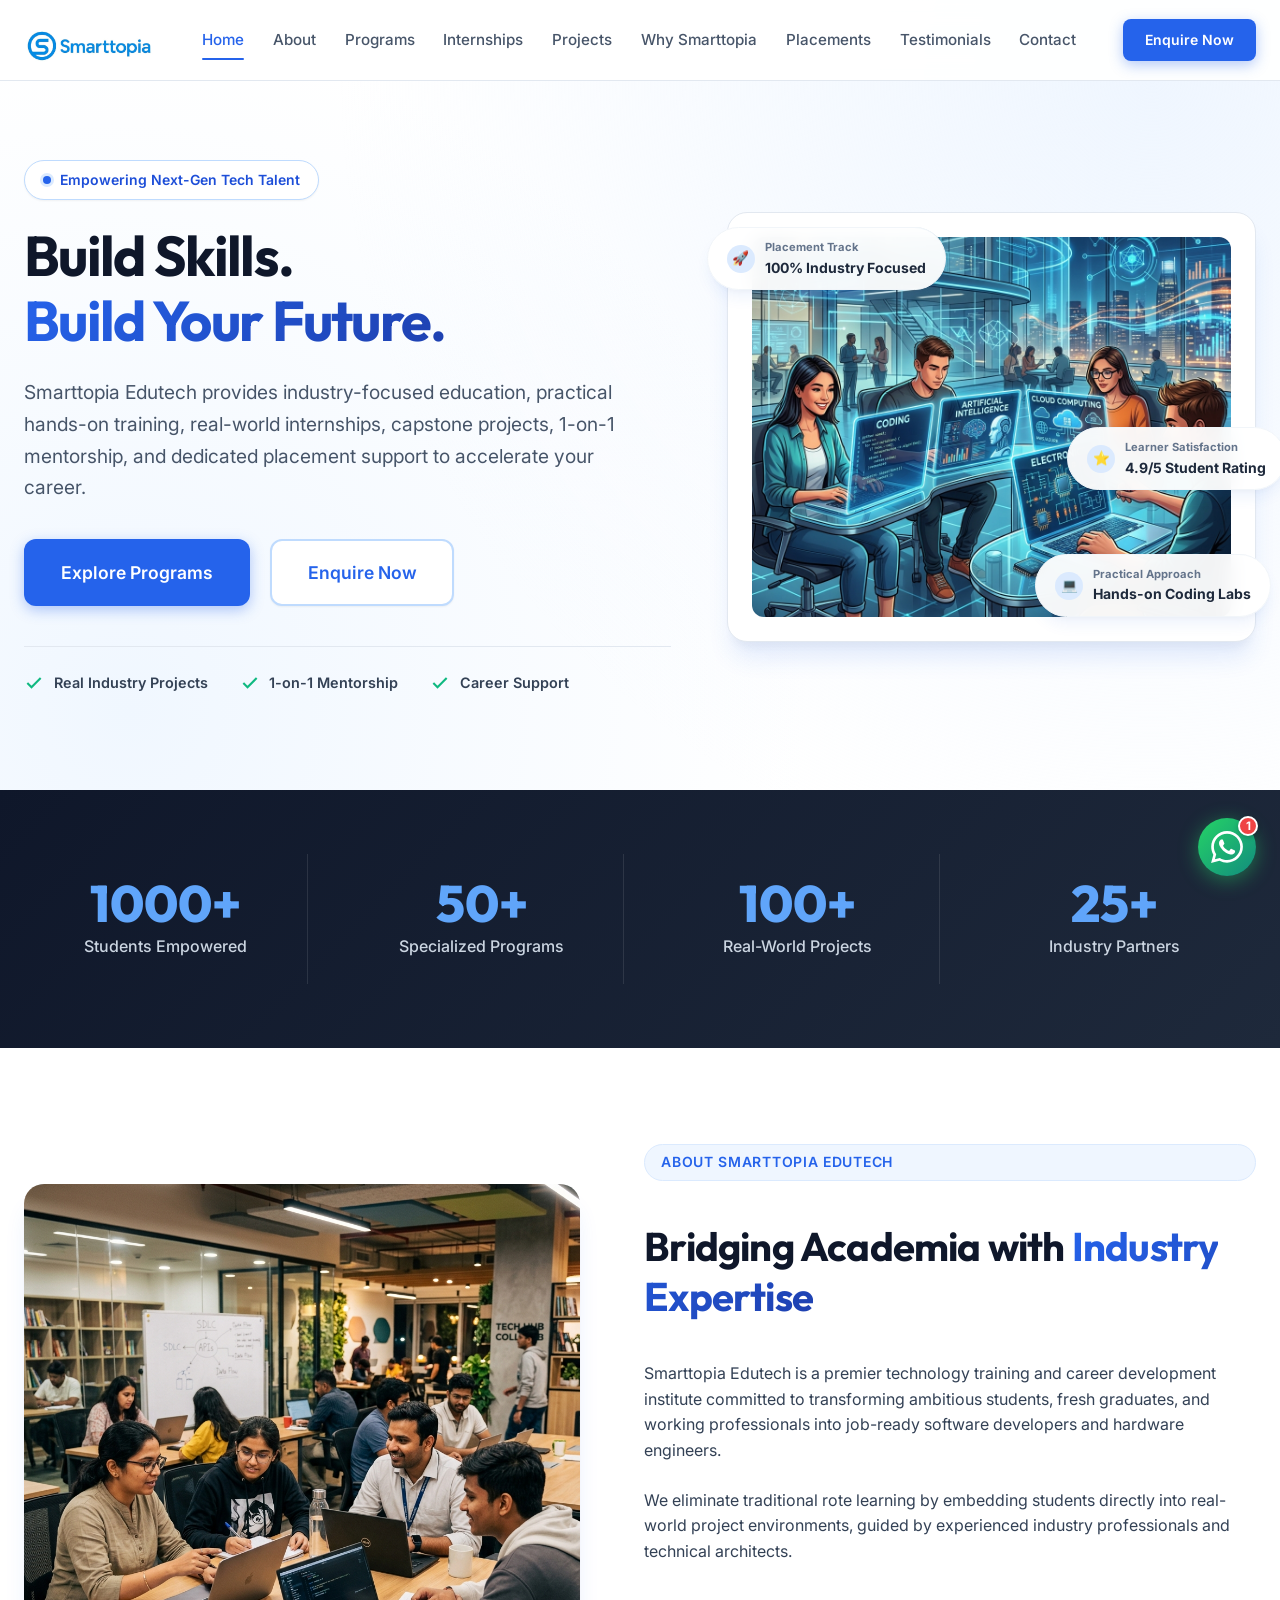
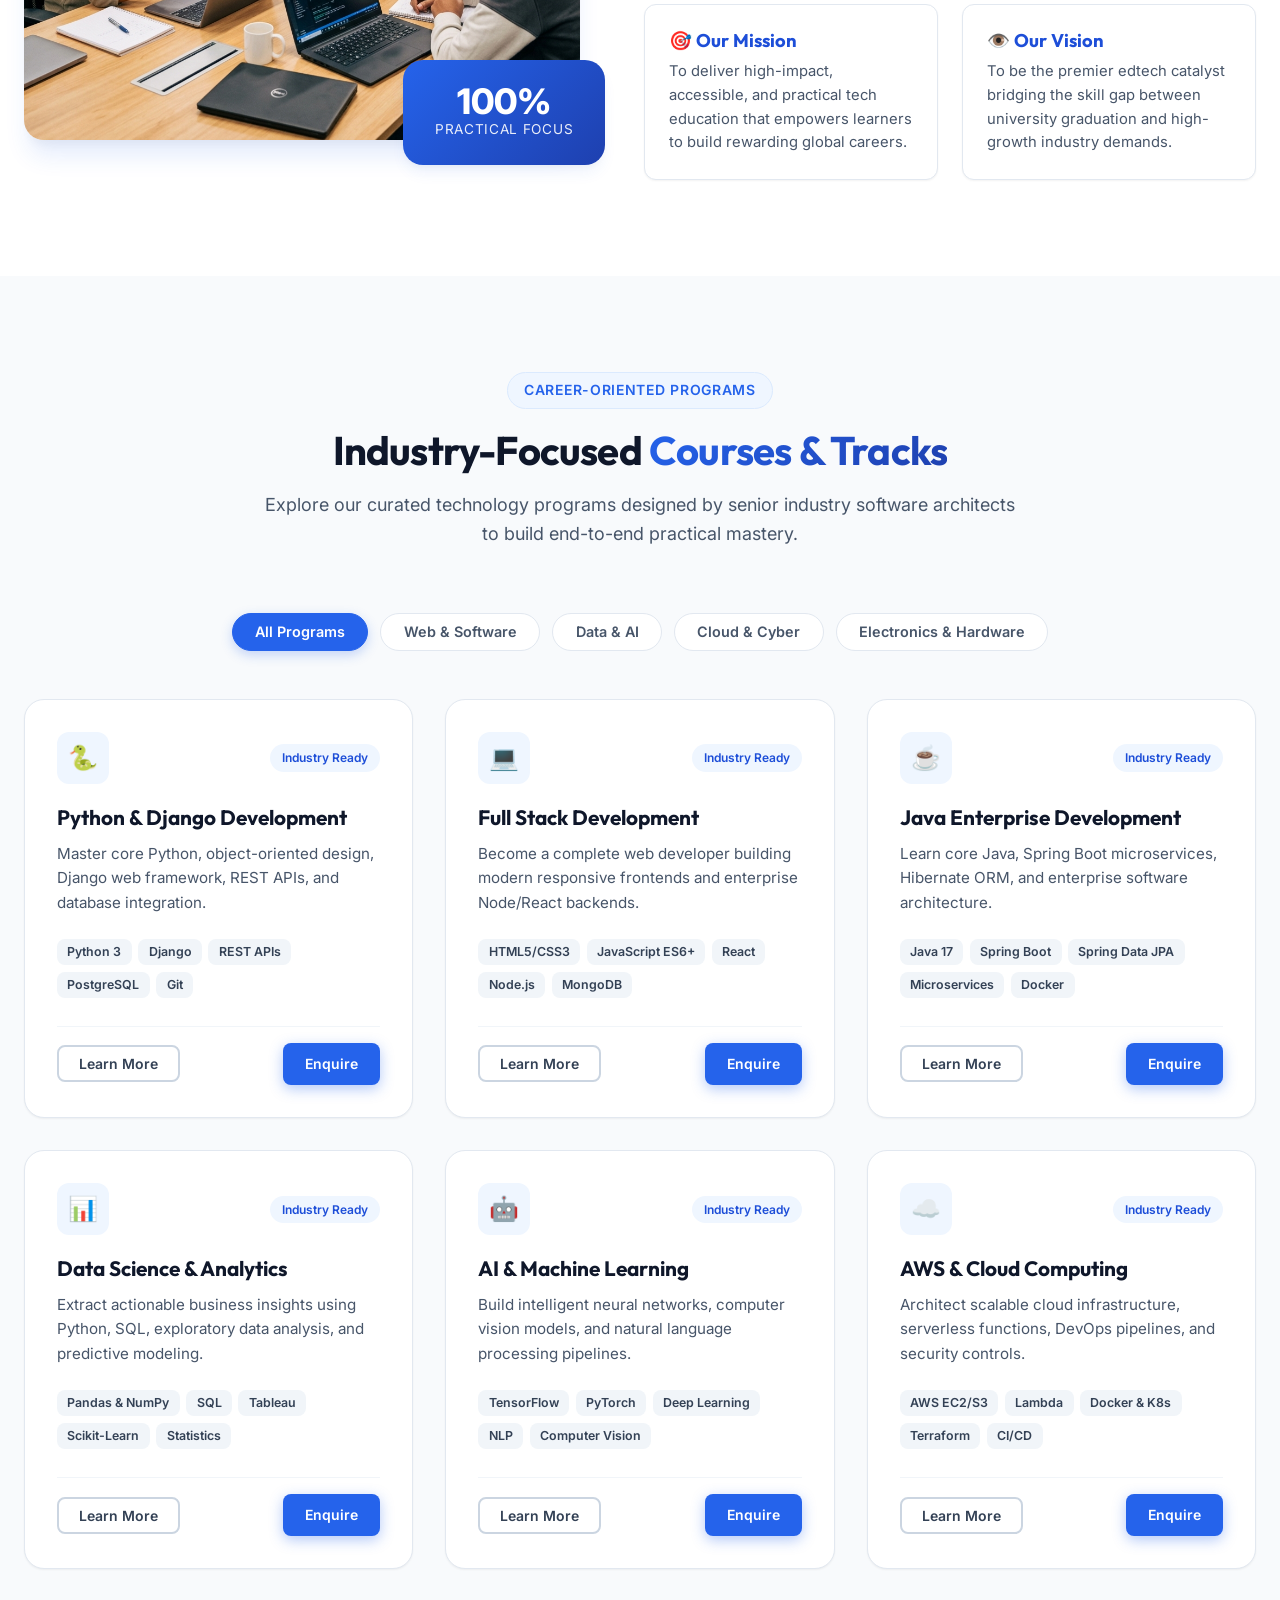
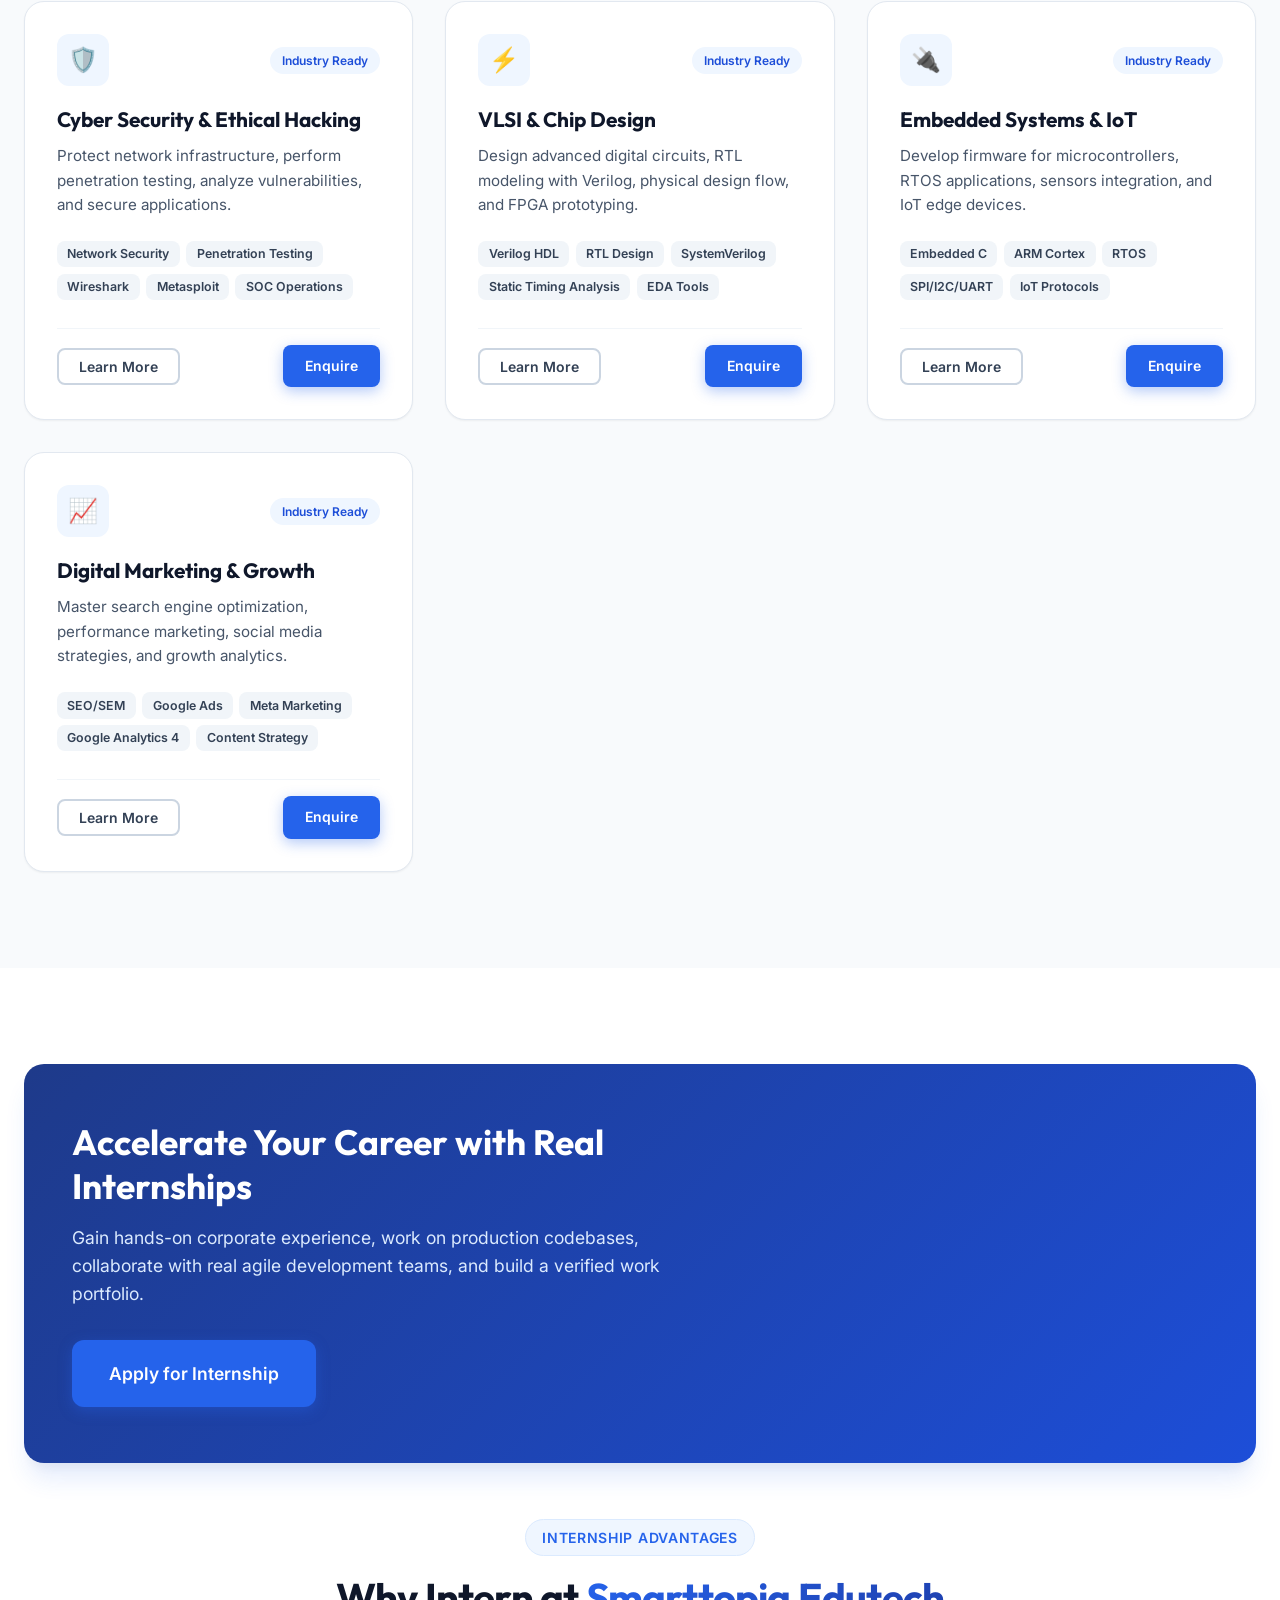
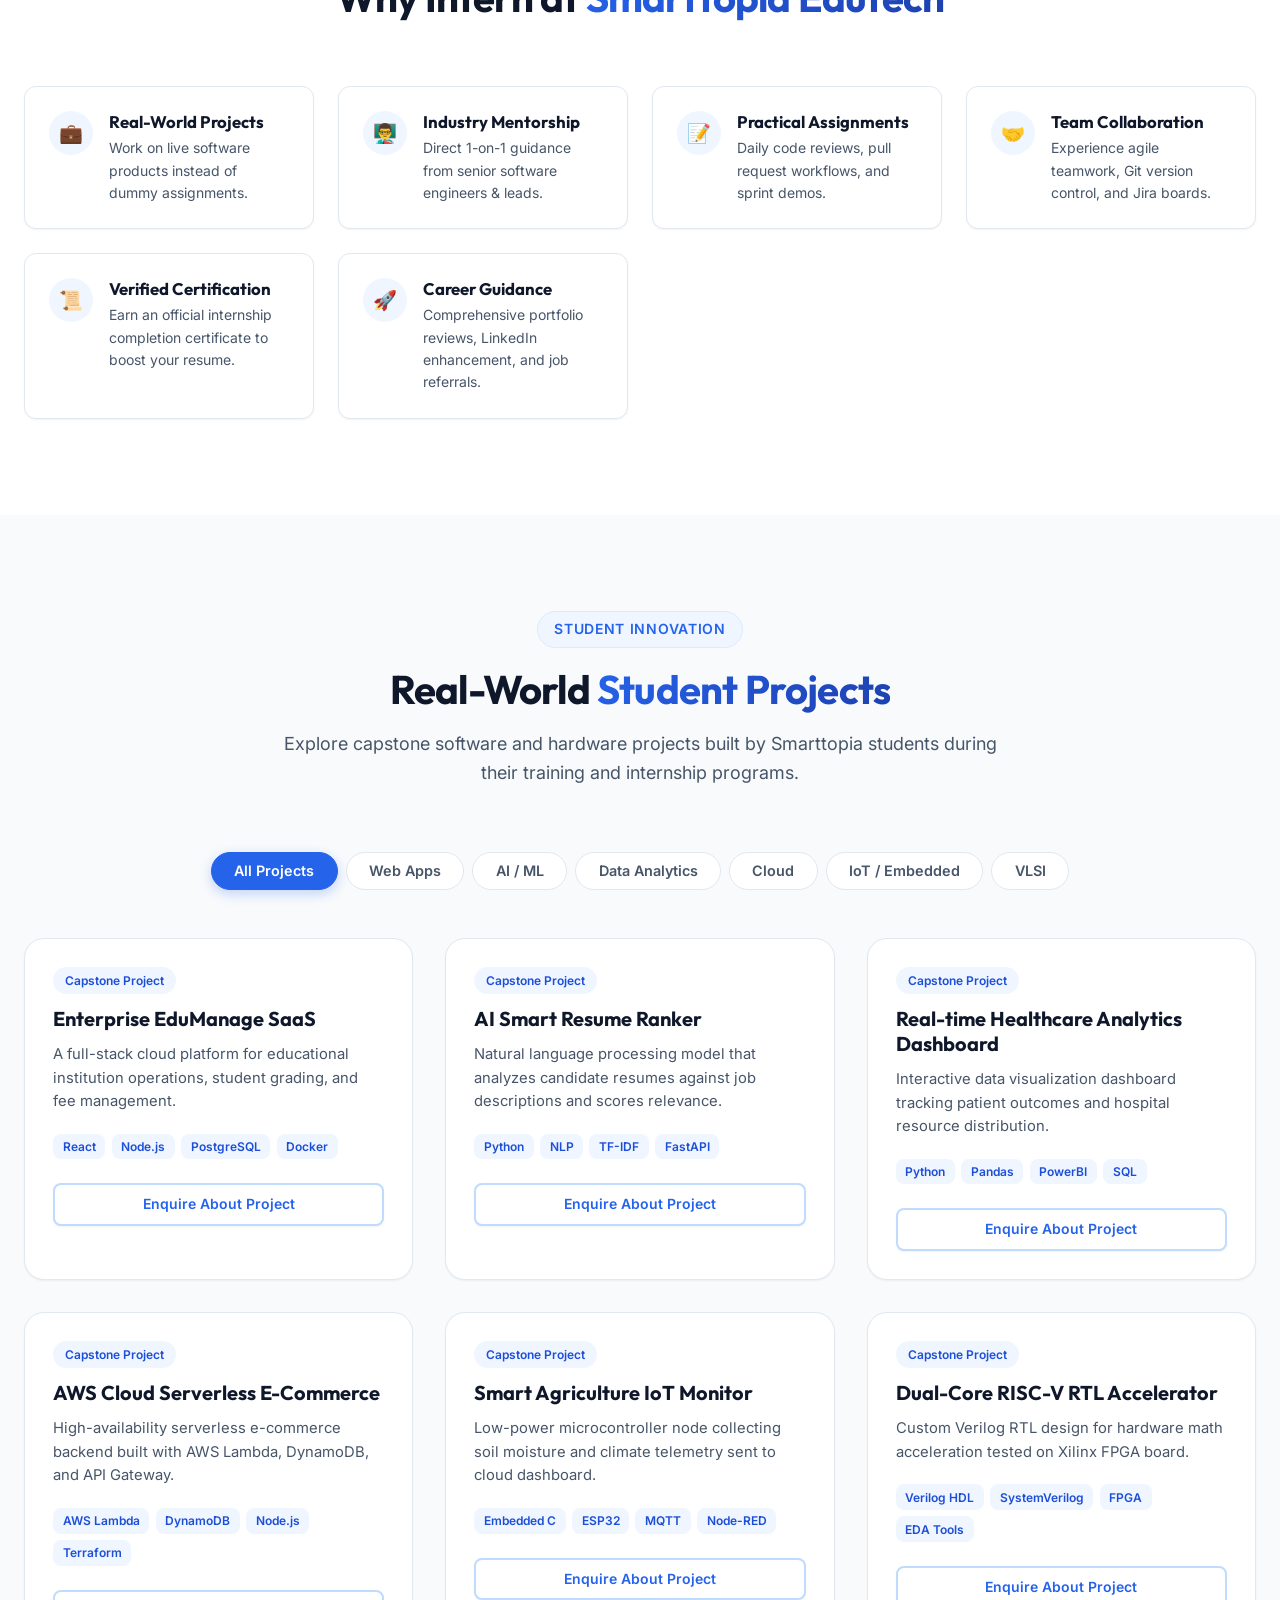
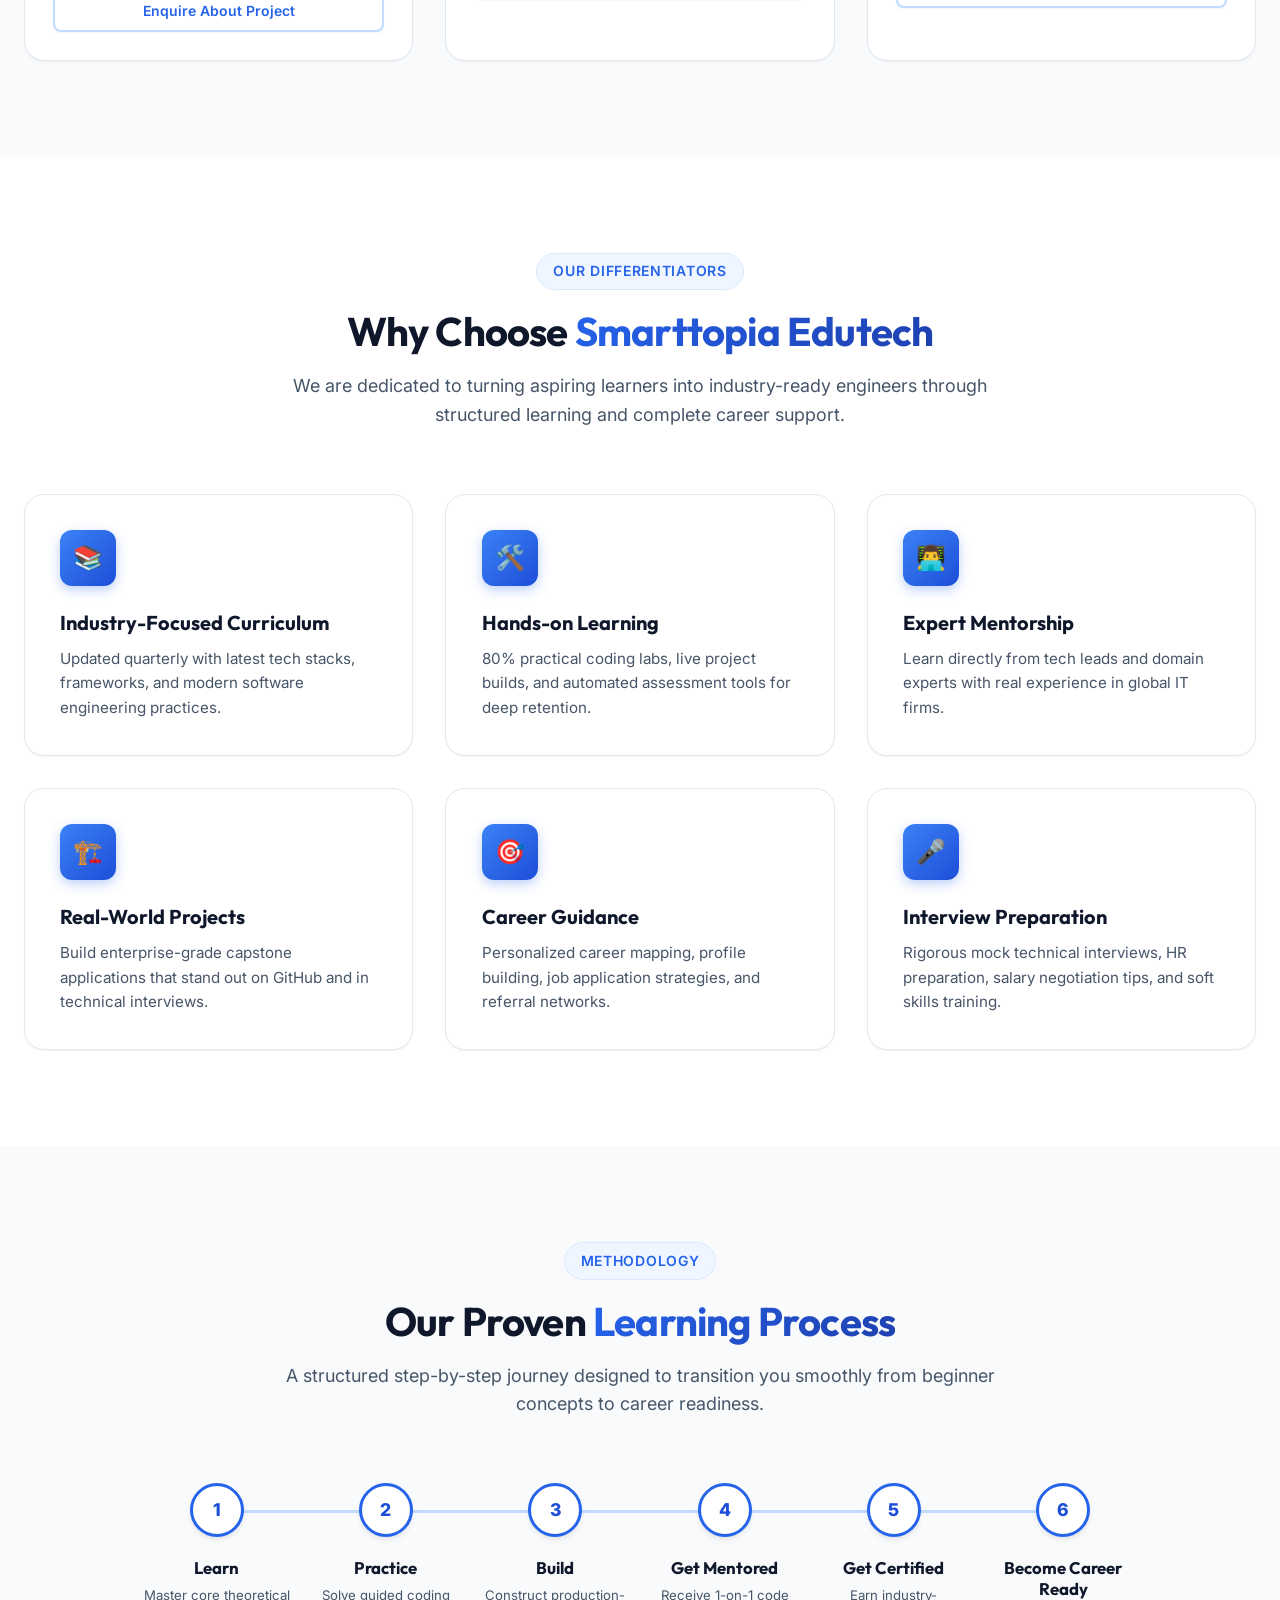
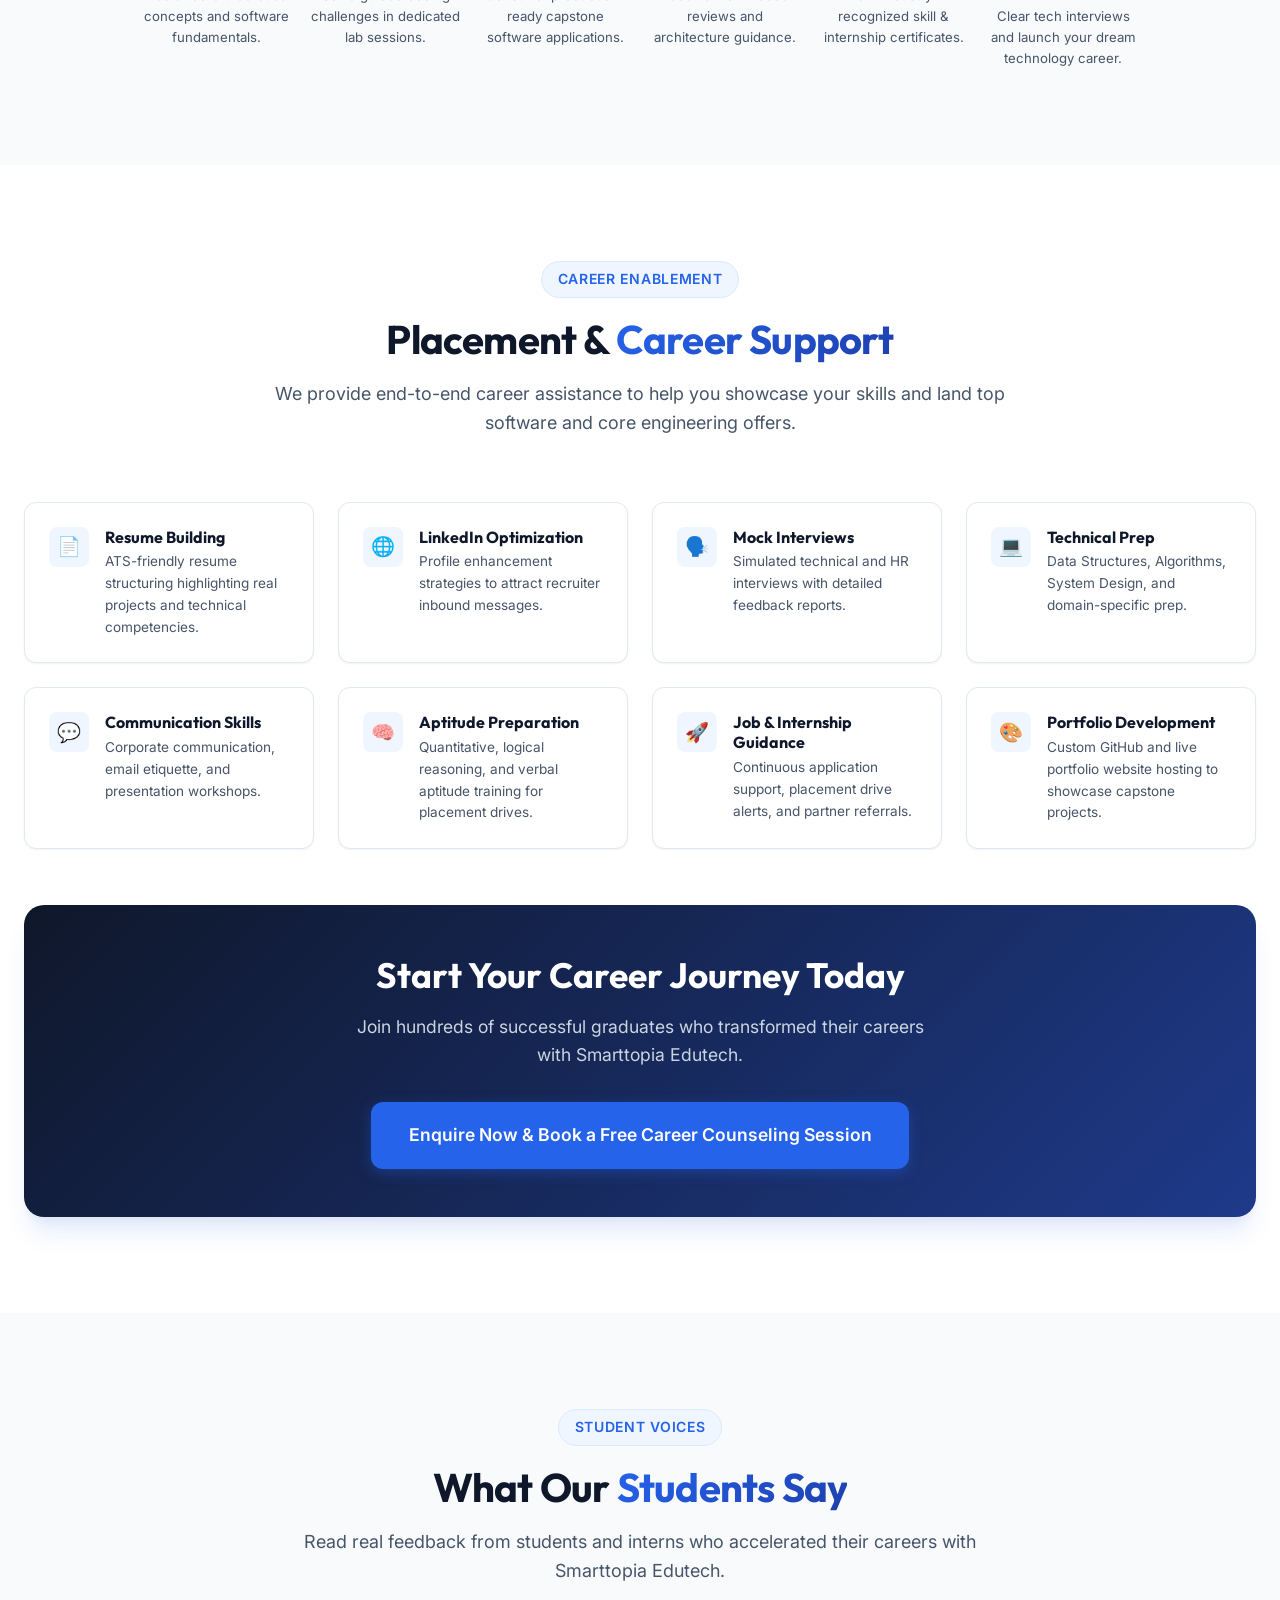
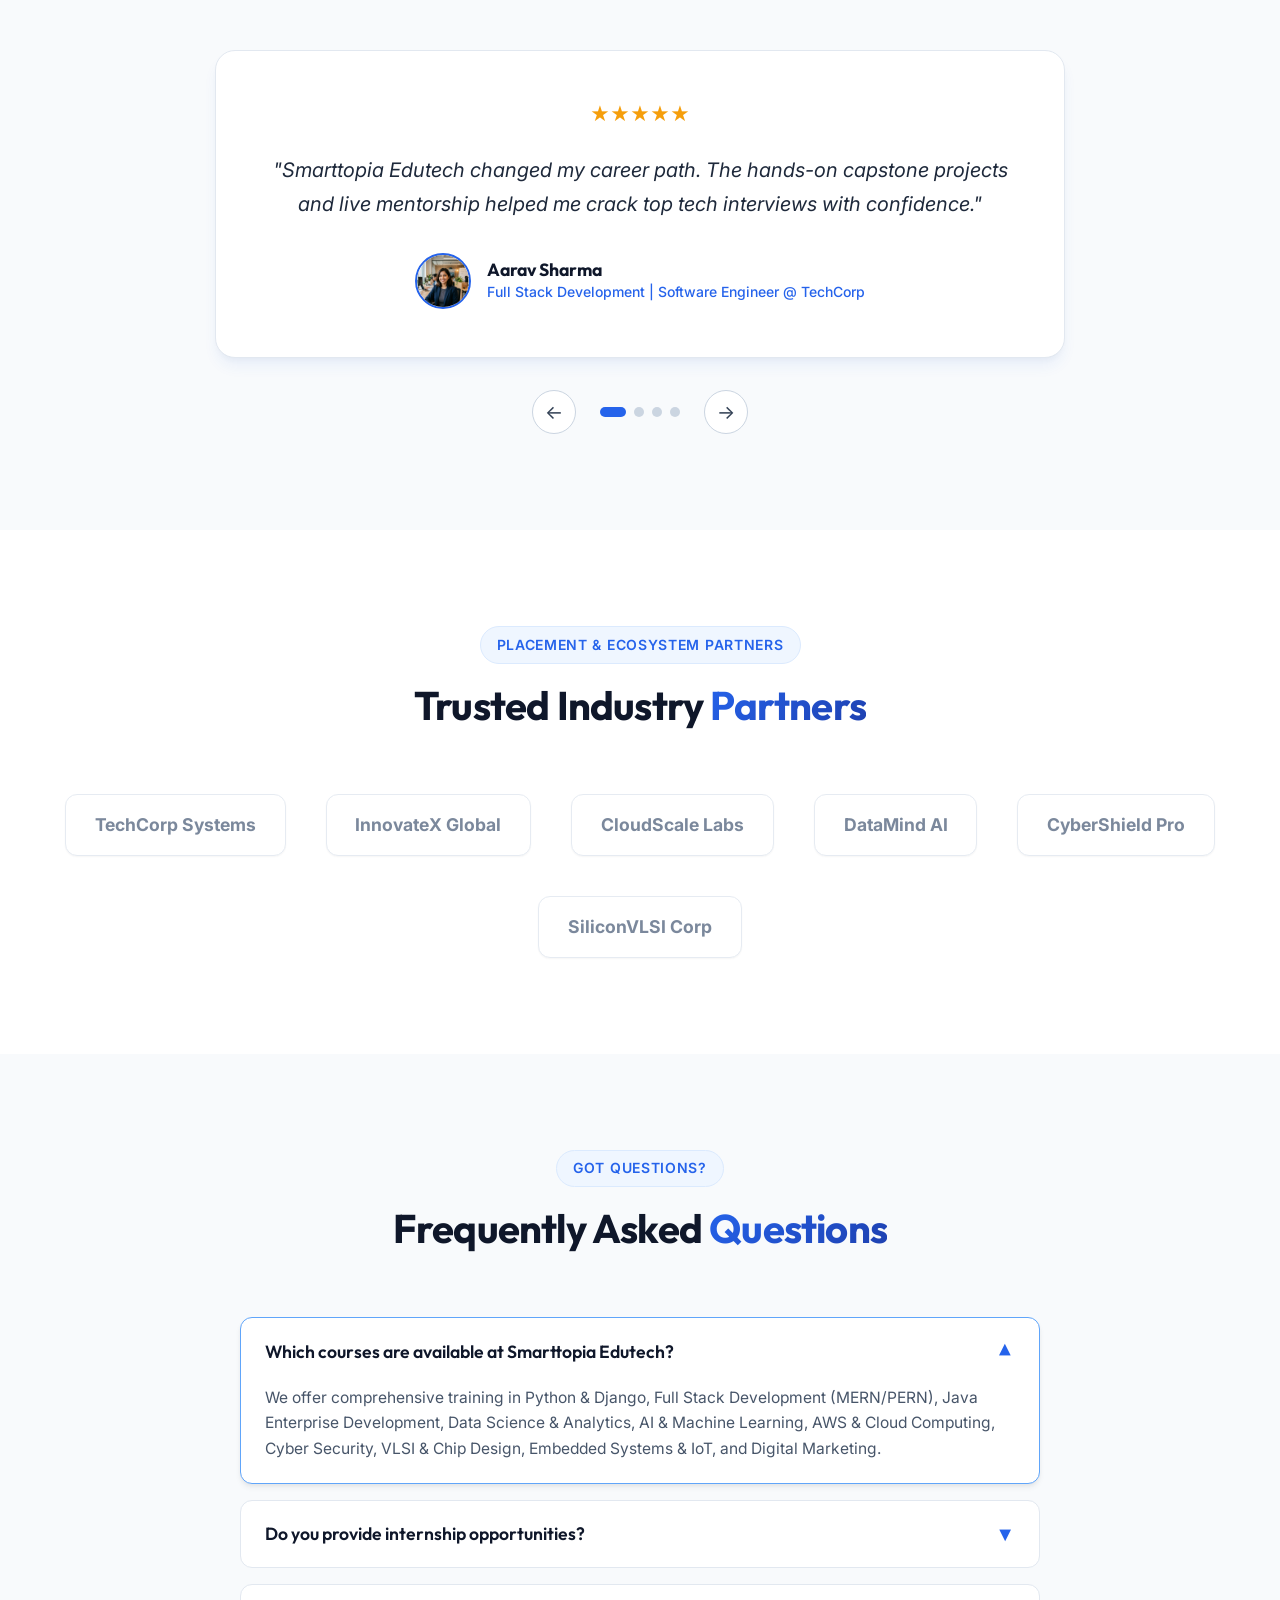
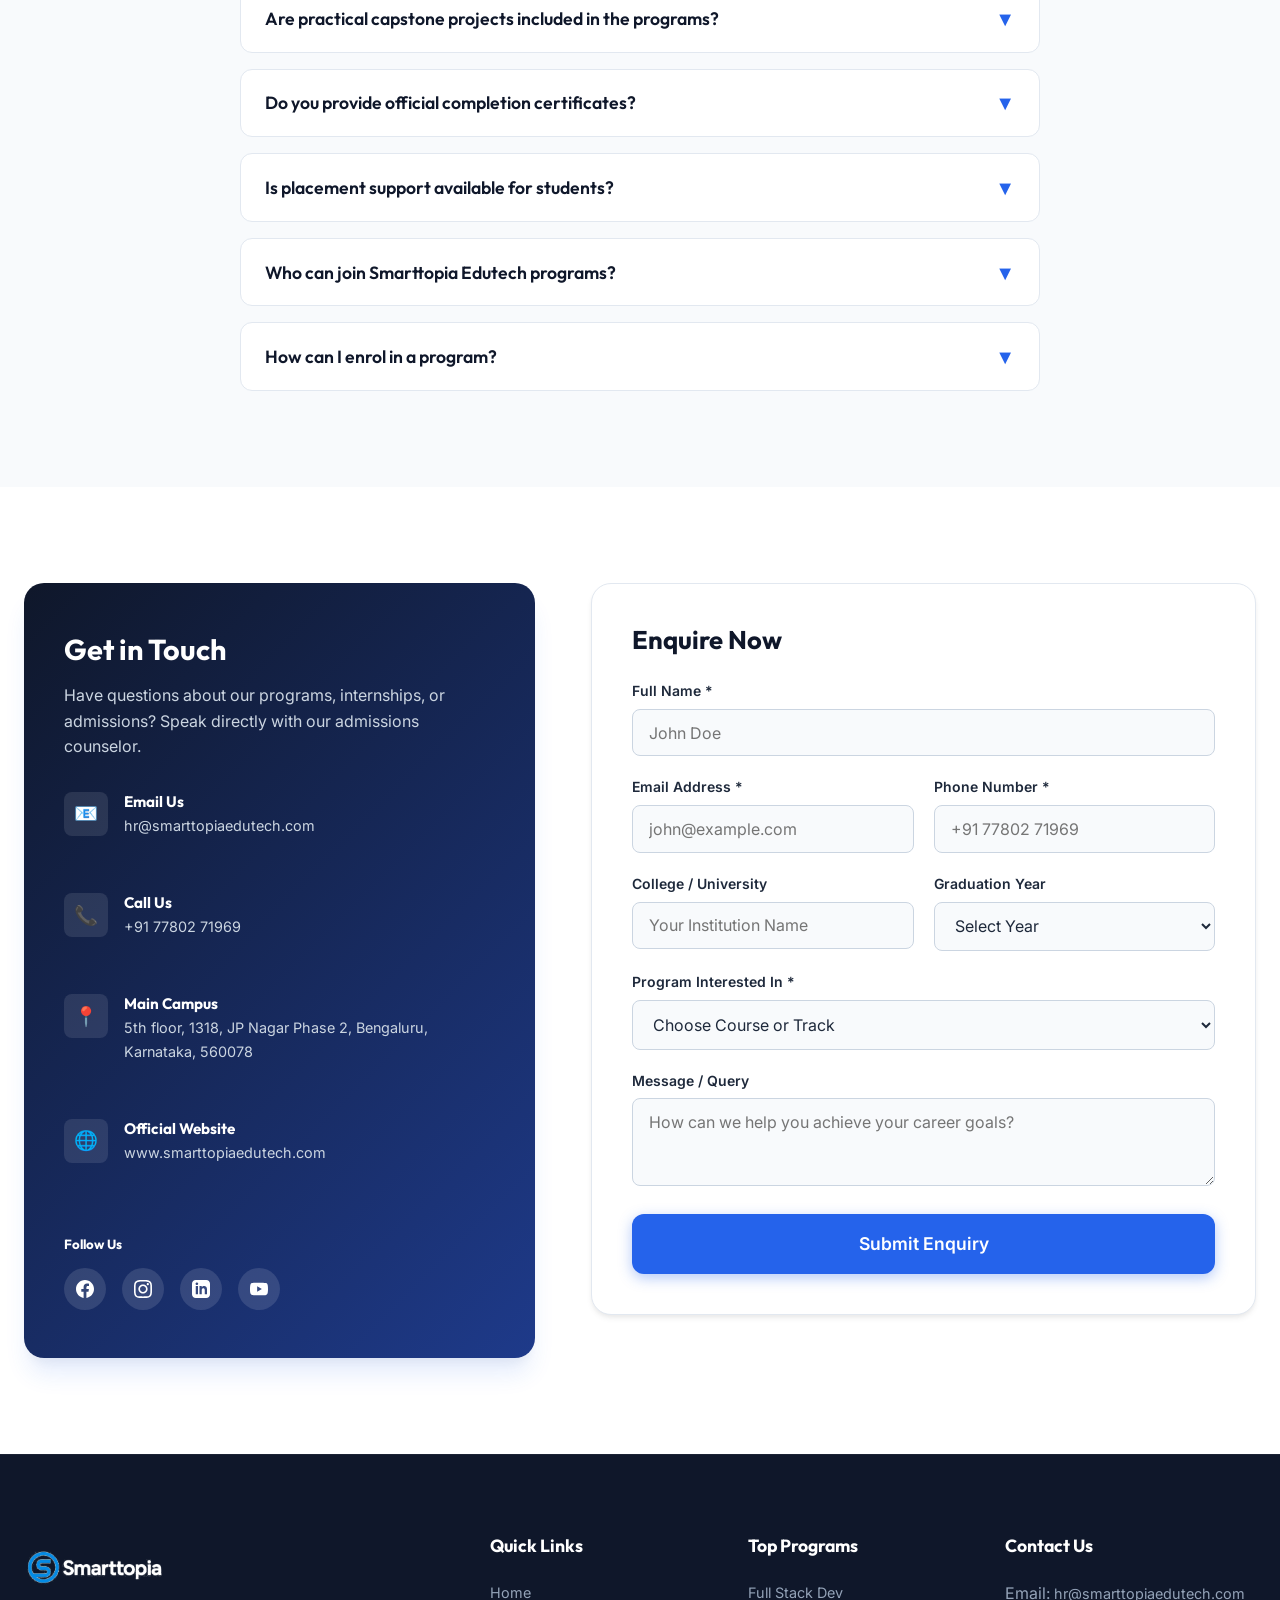
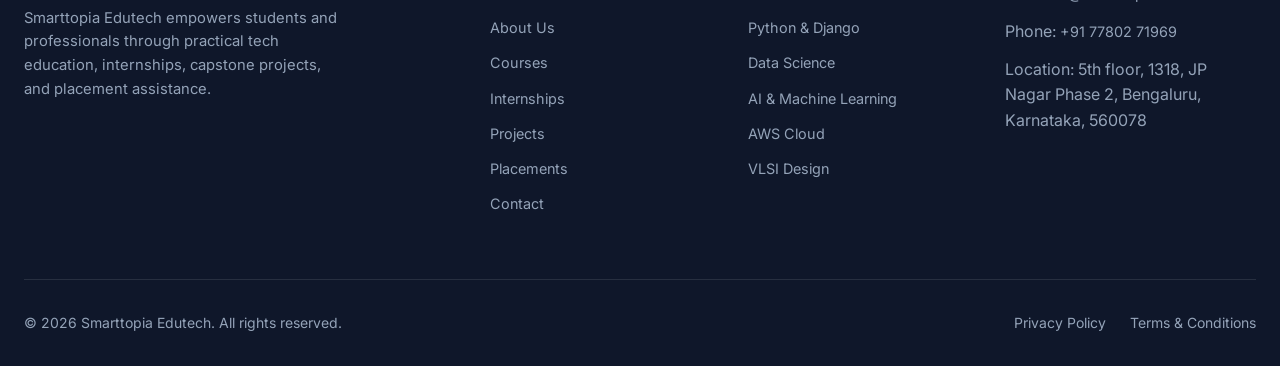
==== smarttopia-portfolio/index.html @ f690aa02 "Initial commit" ====
<!DOCTYPE html>
<html lang="en">
<head>
  <meta charset="UTF-8">
  <meta name="viewport" content="width=device-width, initial-scale=1.0">
  
  <!-- SEO Meta Tags -->
  <title>Smarttopia Edutech | Build Skills. Build Your Future.</title>
  <meta name="description" content="Smarttopia Edutech provides industry-focused tech education, practical training, internships, capstone projects, expert mentorship, and dedicated placement support.">
  <meta name="keywords" content="EdTech, Software Training, Full Stack Development, Data Science, AI ML, Python Django, Internships, VLSI, Embedded Systems, Career Placement">
  <meta name="author" content="Smarttopia Edutech">
  
  <!-- Open Graph / Social Media -->
  <meta property="og:type" content="website">
  <meta property="og:title" content="Smarttopia Edutech - Build Skills. Build Your Future.">
  <meta property="og:description" content="Industry-focused education, hands-on internships, live projects, and placement guidance for students and professionals.">
  <meta property="og:image" content="assets/images/hero.png">
  
  <!-- Google Fonts -->
  <link rel="preconnect" href="https://fonts.googleapis.com">
  <link rel="preconnect" href="https://fonts.gstatic.com" crossorigin>
  <link href="https://fonts.googleapis.com/css2?family=Inter:wght@300;400;500;600;700&family=Outfit:wght@500;600;700;800&display=swap" rel="stylesheet">
  
  <!-- Favicon -->
  <link rel="icon" type="image/png" href="assets/logos/logo-icon.png">
  
  <!-- Main Stylesheet -->
  <link rel="stylesheet" href="style.css">
</head>
<body>

  <!-- ==========================================================================
       1. NAVBAR / HEADER
       ========================================================================== -->
  <header class="header" id="header">
    <div class="container navbar">
      <!-- Brand Logo -->
      <a href="#home" class="logo" id="brand-logo">
        <img src="assets/logos/logo.png" alt="Smarttopia Edutech Logo" class="brand-logo-img">
      </a>

      <!-- Desktop & Mobile Navigation Menu -->
      <nav class="nav-menu" id="nav-menu">
        <a href="#home" class="nav-link active">Home</a>
        <a href="#about" class="nav-link">About</a>
        <a href="#programs" class="nav-link">Programs</a>
        <a href="#internships" class="nav-link">Internships</a>
        <a href="#projects" class="nav-link">Projects</a>
        <a href="#why-us" class="nav-link">Why Smarttopia</a>
        <a href="#placements" class="nav-link">Placements</a>
        <a href="#testimonials" class="nav-link">Testimonials</a>
        <a href="#contact" class="nav-link">Contact</a>
      </nav>

      <!-- Action Button & Hamburger Toggle -->
      <div class="header-actions">
        <a href="#contact" class="btn btn-primary btn-sm">Enquire Now</a>
        <button class="hamburger" id="hamburger" aria-label="Toggle navigation menu">
          <span></span>
          <span></span>
          <span></span>
        </button>
      </div>
    </div>
  </header>

  <main>
    <!-- ==========================================================================
         2. HERO SECTION
         ========================================================================== -->
    <section class="hero-section" id="home">
      <div class="container hero-grid">
        <div class="hero-content">
          <div class="hero-badge">
            <span class="hero-badge-dot"></span>
            Empowering Next-Gen Tech Talent
          </div>
          <h1 class="hero-title">
            Build Skills. <br><span>Build Your Future.</span>
          </h1>
          <p class="hero-description">
            Smarttopia Edutech provides industry-focused education, practical hands-on training, real-world internships, capstone projects, 1-on-1 mentorship, and dedicated placement support to accelerate your career.
          </p>
          <div class="hero-cta">
            <a href="#programs" class="btn btn-primary btn-lg">Explore Programs</a>
            <a href="#contact" class="btn btn-secondary btn-lg">Enquire Now</a>
          </div>
          <div class="hero-highlights">
            <div class="highlight-item">
              <svg width="20" height="20" fill="none" stroke="currentColor" stroke-width="2.5" viewBox="0 0 24 24"><path d="M20 6L9 17l-5-5"/></svg>
              Real Industry Projects
            </div>
            <div class="highlight-item">
              <svg width="20" height="20" fill="none" stroke="currentColor" stroke-width="2.5" viewBox="0 0 24 24"><path d="M20 6L9 17l-5-5"/></svg>
              1-on-1 Mentorship
            </div>
            <div class="highlight-item">
              <svg width="20" height="20" fill="none" stroke="currentColor" stroke-width="2.5" viewBox="0 0 24 24"><path d="M20 6L9 17l-5-5"/></svg>
              Career Support
            </div>
          </div>
        </div>

        <!-- Hero Visual Illustration -->
        <div class="hero-visual-container">
          <div class="hero-card-frame">
            <div class="hero-image-wrapper">
              <img src="assets/images/hero.png" alt="Smarttopia Edutech Practical Learning Platform">
            </div>
          </div>
          <!-- Floating Interactive Badges -->
          <div class="floating-tag floating-tag-1">
            <div class="floating-icon">🚀</div>
            <div>
              <div style="font-size:0.7rem; color:var(--slate-500);">Placement Track</div>
              <div>100% Industry Focused</div>
            </div>
          </div>
          <div class="floating-tag floating-tag-2">
            <div class="floating-icon">💻</div>
            <div>
              <div style="font-size:0.7rem; color:var(--slate-500);">Practical Approach</div>
              <div>Hands-on Coding Labs</div>
            </div>
          </div>
          <div class="floating-tag floating-tag-3">
            <div class="floating-icon">⭐</div>
            <div>
              <div style="font-size:0.7rem; color:var(--slate-500);">Learner Satisfaction</div>
              <div>4.9/5 Student Rating</div>
            </div>
          </div>
        </div>
      </div>
    </section>

    <!-- ==========================================================================
         3. COMPANY STATISTICS
         ========================================================================== -->
    <section class="stats-section" id="statistics">
      <div class="container">
        <div class="stats-grid">
          <div class="stat-card">
            <div class="stat-number" id="stat-students">0+</div>
            <div class="stat-label">Students Empowered</div>
          </div>
          <div class="stat-card">
            <div class="stat-number" id="stat-programs">0+</div>
            <div class="stat-label">Specialized Programs</div>
          </div>
          <div class="stat-card">
            <div class="stat-number" id="stat-projects">0+</div>
            <div class="stat-label">Real-World Projects</div>
          </div>
          <div class="stat-card">
            <div class="stat-number" id="stat-partners">0+</div>
            <div class="stat-label">Industry Partners</div>
          </div>
        </div>
      </div>
    </section>

    <!-- ==========================================================================
         4. ABOUT SMARTTOPIA
         ========================================================================== -->
    <section class="section" id="about">
      <div class="container">
        <div class="about-grid">
          <div class="about-image-card">
            <div class="about-img-box">
              <img src="assets/images/about.png" alt="About Smarttopia Edutech Learning Center">
            </div>
            <div class="about-experience-badge">
              <div class="exp-number">100%</div>
              <div class="exp-text">Practical Focus</div>
            </div>
          </div>

          <div class="about-content">
            <span class="section-subtitle">About Smarttopia Edutech</span>
            <h2 class="section-title">Bridging Academia with <span>Industry Expertise</span></h2>
            <p>
              Smarttopia Edutech is a premier technology training and career development institute committed to transforming ambitious students, fresh graduates, and working professionals into job-ready software developers and hardware engineers.
            </p>
            <p>
              We eliminate traditional rote learning by embedding students directly into real-world project environments, guided by experienced industry professionals and technical architects.
            </p>

            <div class="mv-grid">
              <div class="mv-card">
                <h4>🎯 Our Mission</h4>
                <p>To deliver high-impact, accessible, and practical tech education that empowers learners to build rewarding global careers.</p>
              </div>
              <div class="mv-card">
                <h4>👁️ Our Vision</h4>
                <p>To be the premier edtech catalyst bridging the skill gap between university graduation and high-growth industry demands.</p>
              </div>
            </div>
          </div>
        </div>
      </div>
    </section>

    <!-- ==========================================================================
         5. PROGRAMS / COURSES
         ========================================================================== -->
    <section class="section section-alt" id="programs">
      <div class="container">
        <div class="section-header">
          <span class="section-subtitle">Career-Oriented Programs</span>
          <h2 class="section-title">Industry-Focused <span>Courses & Tracks</span></h2>
          <p class="section-description">
            Explore our curated technology programs designed by senior industry software architects to build end-to-end practical mastery.
          </p>
        </div>

        <!-- Filter Tabs -->
        <div class="program-tabs">
          <button class="tab-btn active" data-filter="all">All Programs</button>
          <button class="tab-btn" data-filter="web">Web & Software</button>
          <button class="tab-btn" data-filter="data">Data & AI</button>
          <button class="tab-btn" data-filter="cloud">Cloud & Cyber</button>
          <button class="tab-btn" data-filter="core">Electronics & Hardware</button>
        </div>

        <!-- Programs Grid (Dynamically Populated via JS) -->
        <div class="programs-grid" id="programsGrid"></div>
      </div>
    </section>

    <!-- ==========================================================================
         6. INTERNSHIP PROGRAMS
         ========================================================================== -->
    <section class="section" id="internships">
      <div class="container">
        <!-- Banner CTA -->
        <div class="internship-banner">
          <div class="internship-banner-content">
            <h3>Accelerate Your Career with Real Internships</h3>
            <p>
              Gain hands-on corporate experience, work on production codebases, collaborate with real agile development teams, and build a verified work portfolio.
            </p>
            <a href="#contact" class="btn btn-primary btn-lg">Apply for Internship</a>
          </div>
        </div>

        <div class="section-header">
          <span class="section-subtitle">Internship Advantages</span>
          <h2 class="section-title">Why Intern at <span>Smarttopia Edutech</span></h2>
        </div>

        <div class="benefits-grid">
          <div class="benefit-card">
            <div class="benefit-icon">💼</div>
            <div class="benefit-info">
              <h4>Real-World Projects</h4>
              <p>Work on live software products instead of dummy assignments.</p>
            </div>
          </div>
          <div class="benefit-card">
            <div class="benefit-icon">👨‍🏫</div>
            <div class="benefit-info">
              <h4>Industry Mentorship</h4>
              <p>Direct 1-on-1 guidance from senior software engineers & leads.</p>
            </div>
          </div>
          <div class="benefit-card">
            <div class="benefit-icon">📝</div>
            <div class="benefit-info">
              <h4>Practical Assignments</h4>
              <p>Daily code reviews, pull request workflows, and sprint demos.</p>
            </div>
          </div>
          <div class="benefit-card">
            <div class="benefit-icon">🤝</div>
            <div class="benefit-info">
              <h4>Team Collaboration</h4>
              <p>Experience agile teamwork, Git version control, and Jira boards.</p>
            </div>
          </div>
          <div class="benefit-card">
            <div class="benefit-icon">📜</div>
            <div class="benefit-info">
              <h4>Verified Certification</h4>
              <p>Earn an official internship completion certificate to boost your resume.</p>
            </div>
          </div>
          <div class="benefit-card">
            <div class="benefit-icon">🚀</div>
            <div class="benefit-info">
              <h4>Career Guidance</h4>
              <p>Comprehensive portfolio reviews, LinkedIn enhancement, and job referrals.</p>
            </div>
          </div>
        </div>
      </div>
    </section>

    <!-- ==========================================================================
         7. STUDENT PROJECTS
         ========================================================================== -->
    <section class="section section-alt" id="projects">
      <div class="container">
        <div class="section-header">
          <span class="section-subtitle">Student Innovation</span>
          <h2 class="section-title">Real-World <span>Student Projects</span></h2>
          <p class="section-description">
            Explore capstone software and hardware projects built by Smarttopia students during their training and internship programs.
          </p>
        </div>

        <!-- Project Filter Buttons -->
        <div class="project-filters">
          <button class="tab-btn active" data-filter="all">All Projects</button>
          <button class="tab-btn" data-filter="web">Web Apps</button>
          <button class="tab-btn" data-filter="ai">AI / ML</button>
          <button class="tab-btn" data-filter="data">Data Analytics</button>
          <button class="tab-btn" data-filter="cloud">Cloud</button>
          <button class="tab-btn" data-filter="iot">IoT / Embedded</button>
          <button class="tab-btn" data-filter="vlsi">VLSI</button>
        </div>

        <div class="projects-grid" id="projectsGrid"></div>
      </div>
    </section>

    <!-- ==========================================================================
         8. WHY CHOOSE SMARTTOPIA
         ========================================================================== -->
    <section class="section" id="why-us">
      <div class="container">
        <div class="section-header">
          <span class="section-subtitle">Our Differentiators</span>
          <h2 class="section-title">Why Choose <span>Smarttopia Edutech</span></h2>
          <p class="section-description">
            We are dedicated to turning aspiring learners into industry-ready engineers through structured learning and complete career support.
          </p>
        </div>

        <div class="why-grid">
          <div class="why-card">
            <div class="why-icon">📚</div>
            <h3>Industry-Focused Curriculum</h3>
            <p>Updated quarterly with latest tech stacks, frameworks, and modern software engineering practices.</p>
          </div>
          <div class="why-card">
            <div class="why-icon">🛠️</div>
            <h3>Hands-on Learning</h3>
            <p>80% practical coding labs, live project builds, and automated assessment tools for deep retention.</p>
          </div>
          <div class="why-card">
            <div class="why-icon">👨‍💻</div>
            <h3>Expert Mentorship</h3>
            <p>Learn directly from tech leads and domain experts with real experience in global IT firms.</p>
          </div>
          <div class="why-card">
            <div class="why-icon">🏗️</div>
            <h3>Real-World Projects</h3>
            <p>Build enterprise-grade capstone applications that stand out on GitHub and in technical interviews.</p>
          </div>
          <div class="why-card">
            <div class="why-icon">🎯</div>
            <h3>Career Guidance</h3>
            <p>Personalized career mapping, profile building, job application strategies, and referral networks.</p>
          </div>
          <div class="why-card">
            <div class="why-icon">🎤</div>
            <h3>Interview Preparation</h3>
            <p>Rigorous mock technical interviews, HR preparation, salary negotiation tips, and soft skills training.</p>
          </div>
        </div>
      </div>
    </section>

    <!-- ==========================================================================
         9. LEARNING PROCESS TIMELINE
         ========================================================================== -->
    <section class="section section-alt" id="process">
      <div class="container">
        <div class="section-header">
          <span class="section-subtitle">Methodology</span>
          <h2 class="section-title">Our Proven <span>Learning Process</span></h2>
          <p class="section-description">
            A structured step-by-step journey designed to transition you smoothly from beginner concepts to career readiness.
          </p>
        </div>

        <div class="timeline-wrapper">
          <div class="timeline-connector"></div>
          <div class="timeline-grid">
            <div class="timeline-item">
              <div class="timeline-step-badge">1</div>
              <h4>Learn</h4>
              <p>Master core theoretical concepts and software fundamentals.</p>
            </div>
            <div class="timeline-item">
              <div class="timeline-step-badge">2</div>
              <h4>Practice</h4>
              <p>Solve guided coding challenges in dedicated lab sessions.</p>
            </div>
            <div class="timeline-item">
              <div class="timeline-step-badge">3</div>
              <h4>Build</h4>
              <p>Construct production-ready capstone software applications.</p>
            </div>
            <div class="timeline-item">
              <div class="timeline-step-badge">4</div>
              <h4>Get Mentored</h4>
              <p>Receive 1-on-1 code reviews and architecture guidance.</p>
            </div>
            <div class="timeline-item">
              <div class="timeline-step-badge">5</div>
              <h4>Get Certified</h4>
              <p>Earn industry-recognized skill & internship certificates.</p>
            </div>
            <div class="timeline-item">
              <div class="timeline-step-badge">6</div>
              <h4>Become Career Ready</h4>
              <p>Clear tech interviews and launch your dream technology career.</p>
            </div>
          </div>
        </div>
      </div>
    </section>

    <!-- ==========================================================================
         10. PLACEMENT & CAREER SUPPORT
         ========================================================================== -->
    <section class="section" id="placements">
      <div class="container">
        <div class="section-header">
          <span class="section-subtitle">Career Enablement</span>
          <h2 class="section-title">Placement & <span>Career Support</span></h2>
          <p class="section-description">
            We provide end-to-end career assistance to help you showcase your skills and land top software and core engineering offers.
          </p>
        </div>

        <div class="placement-grid">
          <div class="career-pillar-card">
            <div class="pillar-icon">📄</div>
            <div class="pillar-info">
              <h4>Resume Building</h4>
              <p>ATS-friendly resume structuring highlighting real projects and technical competencies.</p>
            </div>
          </div>
          <div class="career-pillar-card">
            <div class="pillar-icon">🌐</div>
            <div class="pillar-info">
              <h4>LinkedIn Optimization</h4>
              <p>Profile enhancement strategies to attract recruiter inbound messages.</p>
            </div>
          </div>
          <div class="career-pillar-card">
            <div class="pillar-icon">🗣️</div>
            <div class="pillar-info">
              <h4>Mock Interviews</h4>
              <p>Simulated technical and HR interviews with detailed feedback reports.</p>
            </div>
          </div>
          <div class="career-pillar-card">
            <div class="pillar-icon">💻</div>
            <div class="pillar-info">
              <h4>Technical Prep</h4>
              <p>Data Structures, Algorithms, System Design, and domain-specific prep.</p>
            </div>
          </div>
          <div class="career-pillar-card">
            <div class="pillar-icon">💬</div>
            <div class="pillar-info">
              <h4>Communication Skills</h4>
              <p>Corporate communication, email etiquette, and presentation workshops.</p>
            </div>
          </div>
          <div class="career-pillar-card">
            <div class="pillar-icon">🧠</div>
            <div class="pillar-info">
              <h4>Aptitude Preparation</h4>
              <p>Quantitative, logical reasoning, and verbal aptitude training for placement drives.</p>
            </div>
          </div>
          <div class="career-pillar-card">
            <div class="pillar-icon">🚀</div>
            <div class="pillar-info">
              <h4>Job & Internship Guidance</h4>
              <p>Continuous application support, placement drive alerts, and partner referrals.</p>
            </div>
          </div>
          <div class="career-pillar-card">
            <div class="pillar-icon">🎨</div>
            <div class="pillar-info">
              <h4>Portfolio Development</h4>
              <p>Custom GitHub and live portfolio website hosting to showcase capstone projects.</p>
            </div>
          </div>
        </div>

        <div class="placement-cta-card">
          <h3>Start Your Career Journey Today</h3>
          <p>Join hundreds of successful graduates who transformed their careers with Smarttopia Edutech.</p>
          <a href="#contact" class="btn btn-primary btn-lg">Enquire Now & Book a Free Career Counseling Session</a>
        </div>
      </div>
    </section>

    <!-- ==========================================================================
         11. STUDENT TESTIMONIALS
         ========================================================================== -->
    <section class="section section-alt" id="testimonials">
      <div class="container">
        <div class="section-header">
          <span class="section-subtitle">Student Voices</span>
          <h2 class="section-title">What Our <span>Students Say</span></h2>
          <p class="section-description">
            Read real feedback from students and interns who accelerated their careers with Smarttopia Edutech.
          </p>
        </div>

        <div class="testimonials-slider-container">
          <!-- Testimonials Content Rendered via JS -->
          <div id="testimonialContainer"></div>

          <!-- Slider Controls -->
          <div class="slider-controls">
            <button class="slider-btn" id="prevBtn" aria-label="Previous Testimonial">←</button>
            <div class="slider-dots" id="sliderDots"></div>
            <button class="slider-btn" id="nextBtn" aria-label="Next Testimonial">→</button>
          </div>
        </div>
      </div>
    </section>

    <!-- ==========================================================================
         12. INDUSTRY PARTNERS
         ========================================================================== -->
    <section class="section" id="partners">
      <div class="container">
        <div class="section-header">
          <span class="section-subtitle">Placement & Ecosystem Partners</span>
          <h2 class="section-title">Trusted Industry <span>Partners</span></h2>
        </div>

        <div class="partners-grid">
          <div class="partner-logo-item">TechCorp Systems</div>
          <div class="partner-logo-item">InnovateX Global</div>
          <div class="partner-logo-item">CloudScale Labs</div>
          <div class="partner-logo-item">DataMind AI</div>
          <div class="partner-logo-item">CyberShield Pro</div>
          <div class="partner-logo-item">SiliconVLSI Corp</div>
        </div>
      </div>
    </section>

    <!-- ==========================================================================
         13. FREQUENTLY ASKED QUESTIONS (FAQ)
         ========================================================================== -->
    <section class="section section-alt" id="faq">
      <div class="container">
        <div class="section-header">
          <span class="section-subtitle">Got Questions?</span>
          <h2 class="section-title">Frequently Asked <span>Questions</span></h2>
        </div>

        <div class="faq-container">
          <div class="faq-item active">
            <button class="faq-question">
              Which courses are available at Smarttopia Edutech?
              <span class="faq-icon">▼</span>
            </button>
            <div class="faq-answer">
              We offer comprehensive training in Python & Django, Full Stack Development (MERN/PERN), Java Enterprise Development, Data Science & Analytics, AI & Machine Learning, AWS & Cloud Computing, Cyber Security, VLSI & Chip Design, Embedded Systems & IoT, and Digital Marketing.
            </div>
          </div>

          <div class="faq-item">
            <button class="faq-question">
              Do you provide internship opportunities?
              <span class="faq-icon">▼</span>
            </button>
            <div class="faq-answer">
              Yes! All our career track programs include integrated virtual or offline internship modules where learners work on real-world client projects under direct industry mentor supervision.
            </div>
          </div>

          <div class="faq-item">
            <button class="faq-question">
              Are practical capstone projects included in the programs?
              <span class="faq-icon">▼</span>
            </button>
            <div class="faq-answer">
              Absolutely. 80% of our learning approach focuses on practical coding and lab sessions. Every student completes multiple mini-projects and a major production-grade capstone project.
            </div>
          </div>

          <div class="faq-item">
            <button class="faq-question">
              Do you provide official completion certificates?
              <span class="faq-icon">▼</span>
            </button>
            <div class="faq-answer">
              Yes, upon successful completion of your course requirements and project evaluations, you will receive an official Smarttopia Edutech Course Completion Certificate and Internship Experience Certificate.
            </div>
          </div>

          <div class="faq-item">
            <button class="faq-question">
              Is placement support available for students?
              <span class="faq-icon">▼</span>
            </button>
            <div class="faq-answer">
              Yes, we provide 100% placement assistance including ATS resume building, LinkedIn optimization, mock interviews, aptitude training, and direct interview scheduling with our partner companies.
            </div>
          </div>

          <div class="faq-item">
            <button class="faq-question">
              Who can join Smarttopia Edutech programs?
              <span class="faq-icon">▼</span>
            </button>
            <div class="faq-answer">
              Our programs are designed for B.Tech / BE, BCA, MCA, B.Sc Computer Science students, fresh graduates seeking jobs, and working professionals looking to upskill or transition into tech roles.
            </div>
          </div>

          <div class="faq-item">
            <button class="faq-question">
              How can I enrol in a program?
              <span class="faq-icon">▼</span>
            </button>
            <div class="faq-answer">
              You can simply fill out the Enquiry Form below on our website, or contact our admissions team via phone/email. Our academic counselor will contact you to explain batch schedules, curriculum details, and fee structures.
            </div>
          </div>
        </div>
      </div>
    </section>

    <!-- ==========================================================================
         14. CONTACT / ENQUIRY FORM
         ========================================================================== -->
    <section class="section" id="contact">
      <div class="container">
        <div class="contact-grid">
          <!-- Direct Contact Information -->
          <div class="contact-info-box">
            <h3>Get in Touch</h3>
            <p>Have questions about our programs, internships, or admissions? Speak directly with our admissions counselor.</p>

            <div class="info-item-list">
              <div class="info-item">
                <div class="info-icon">📧</div>
                <div class="info-text">
                  <h5>Email Us</h5>
                  <p><a href="mailto:hr@smarttopiaedutech.com">hr@smarttopiaedutech.com</a></p>
                </div>
              </div>
              <div class="info-item">
                <div class="info-icon">📞</div>
                <div class="info-text">
                  <h5>Call Us</h5>
                  <p><a href="tel:+917780271969">+91 77802 71969</a></p>
                </div>
              </div>
              <div class="info-item">
                <div class="info-icon">📍</div>
                <div class="info-text">
                  <h5>Main Campus</h5>
                  <p>5th floor, 1318, JP Nagar Phase 2, Bengaluru, Karnataka, 560078</p>
                </div>
              </div>
              <div class="info-item">
                <div class="info-icon">🌐</div>
                <div class="info-text">
                  <h5>Official Website</h5>
                  <p><a href="https://smarttopiaedutech.com" target="_blank">www.smarttopiaedutech.com</a></p>
                </div>
              </div>
            </div>

            <h5 style="color:#fff; margin-bottom:1rem;">Follow Us</h5>
            <div class="social-links">
              <a href="https://facebook.com" target="_blank" rel="noopener noreferrer" class="social-icon" aria-label="Facebook">
                <svg width="18" height="18" viewBox="0 0 24 24" fill="currentColor"><path d="M24 12.073c0-6.627-5.373-12-12-12s-12 5.373-12 12c0 5.99 4.388 10.954 10.125 11.854v-8.385H7.078v-3.47h3.047V9.43c0-3.007 1.792-4.669 4.533-4.669 1.312 0 2.686.235 2.686.235v2.953H15.83c-1.491 0-1.956.925-1.956 1.874v2.25h3.328l-.532 3.47h-2.796v8.385C19.612 23.027 24 18.062 24 12.073z"/></svg>
              </a>
              <a href="https://instagram.com" target="_blank" rel="noopener noreferrer" class="social-icon" aria-label="Instagram">
                <svg width="18" height="18" viewBox="0 0 24 24" fill="currentColor"><path d="M12 2.163c3.204 0 3.584.012 4.85.07 3.252.148 4.771 1.691 4.919 4.919.058 1.265.069 1.645.069 4.849 0 3.205-.012 3.584-.069 4.849-.149 3.225-1.664 4.771-4.919 4.919-1.266.058-1.644.07-4.85.07-3.204 0-3.584-.012-4.849-.07-3.26-.149-4.771-1.699-4.919-4.92-.058-1.265-.07-1.644-.07-4.849 0-3.204.013-3.583.07-4.849.149-3.227 1.664-4.771 4.919-4.919 1.266-.057 1.645-.069 4.849-.069zm0-2.163c-3.259 0-3.667.014-4.947.072-4.358.2-6.78 2.618-6.98 6.98-.059 1.281-.073 1.689-.073 4.948 0 3.259.014 3.668.072 4.948.2 4.358 2.618 6.78 6.98 6.98 1.281.058 1.689.072 4.948.072 3.259 0 3.668-.014 4.948-.072 4.354-.2 6.782-2.618 6.979-6.98.059-1.28.073-1.689.073-4.948 0-3.259-.014-3.667-.072-4.947-.196-4.354-2.617-6.78-6.979-6.98-1.281-.059-1.69-.073-4.949-.073zm0 5.838c-3.403 0-6.162 2.759-6.162 6.162s2.759 6.163 6.162 6.163 6.162-2.759 6.162-6.163c0-3.403-2.759-6.162-6.162-6.162zm0 10.162c-2.209 0-4-1.79-4-4 0-2.209 1.791-4 4-4s4 1.791 4 4c0 2.21-1.791 4-4 4zm6.406-11.845c-.796 0-1.441.645-1.441 1.44s.645 1.44 1.441 1.44c.795 0 1.439-.645 1.439-1.44s-.644-1.44-1.439-1.44z"/></svg>
              </a>
              <a href="https://linkedin.com" target="_blank" rel="noopener noreferrer" class="social-icon" aria-label="LinkedIn">
                <svg width="18" height="18" viewBox="0 0 24 24" fill="currentColor"><path d="M19 0h-14c-2.761 0-5 2.239-5 5v14c0 2.761 2.239 5 5 5h14c2.762 0 5-2.239 5-5v-14c0-2.761-2.238-5-5-5zm-11 19h-3v-11h3v11zm-1.5-12.268c-.966 0-1.75-.79-1.75-1.764s.784-1.764 1.75-1.764 1.75.79 1.75 1.764-.783 1.764-1.75 1.764zm13.5 12.268h-3v-5.604c0-3.368-4-3.113-4 0v5.604h-3v-11h3v1.765c1.396-2.586 7-2.777 7 2.476v6.759z"/></svg>
              </a>
              <a href="https://youtube.com/@smarttopiaedtech?si=rdj8rthVsapKHK7d" target="_blank" rel="noopener noreferrer" class="social-icon" aria-label="YouTube">
                <svg width="18" height="18" viewBox="0 0 24 24" fill="currentColor"><path d="M23.498 6.186a3.016 3.016 0 0 0-2.122-2.136C19.505 3.545 12 3.545 12 3.545s-7.505 0-9.377.505A3.017 3.017 0 0 0 .502 6.186C0 8.07 0 12 0 12s0 3.93.502 5.814a3.016 3.016 0 0 0 2.122 2.136c1.871.505 9.376.505 9.376.505s7.505 0 9.377-.505a3.015 3.015 0 0 0 2.122-2.136C24 15.93 24 12 24 12s0-3.93-.502-5.814zM9.545 15.568V8.432L15.818 12l-6.273 3.568z"/></svg>
              </a>
            </div>
          </div>

          <!-- Professional Enquiry Form -->
          <div class="contact-form-card">
            <h3>Enquire Now</h3>
            <div id="formAlert" class="form-alert"></div>

            <form id="enquiryForm" novalidate>
              <div class="form-group">
                <label for="fullName" class="form-label">Full Name *</label>
                <input type="text" id="fullName" class="form-control" placeholder="John Doe">
                <span class="error-text"></span>
              </div>

              <div class="form-row">
                <div class="form-group">
                  <label for="email" class="form-label">Email Address *</label>
                  <input type="email" id="email" class="form-control" placeholder="john@example.com">
                  <span class="error-text"></span>
                </div>
                <div class="form-group">
                  <label for="phone" class="form-label">Phone Number *</label>
                  <input type="tel" id="phone" class="form-control" placeholder="+91 77802 71969">
                  <span class="error-text"></span>
                </div>
              </div>

              <div class="form-row">
                <div class="form-group">
                  <label for="college" class="form-label">College / University</label>
                  <input type="text" id="college" class="form-control" placeholder="Your Institution Name">
                </div>
                <div class="form-group">
                  <label for="graduationYear" class="form-label">Graduation Year</label>
                  <select id="graduationYear" class="form-control">
                    <option value="">Select Year</option>
                    <option value="2024">2024</option>
                    <option value="2025">2025</option>
                    <option value="2026">2026</option>
                    <option value="2027">2027</option>
                    <option value="Passed Out">Passed Out</option>
                  </select>
                </div>
              </div>

              <div class="form-group">
                <label for="courseInterested" class="form-label">Program Interested In *</label>
                <select id="courseInterested" class="form-control">
                  <option value="">Choose Course or Track</option>
                  <option value="Python & Django Development">Python & Django Development</option>
                  <option value="Full Stack Development">Full Stack Web Development</option>
                  <option value="Java Enterprise Development">Java Enterprise Development</option>
                  <option value="Data Science & Analytics">Data Science & Analytics</option>
                  <option value="AI & Machine Learning">AI & Machine Learning</option>
                  <option value="AWS & Cloud Computing">AWS & Cloud Computing</option>
                  <option value="Cyber Security">Cyber Security</option>
                  <option value="VLSI & Chip Design">VLSI & Chip Design</option>
                  <option value="Embedded Systems & IoT">Embedded Systems & IoT</option>
                  <option value="Digital Marketing">Digital Marketing</option>
                  <option value="Internship Program">Internship Program Only</option>
                </select>
                <span class="error-text"></span>
              </div>

              <div class="form-group">
                <label for="message" class="form-label">Message / Query</label>
                <textarea id="message" rows="3" class="form-control" placeholder="How can we help you achieve your career goals?"></textarea>
              </div>

              <button type="submit" class="btn btn-primary btn-lg" style="width:100%;">Submit Enquiry</button>
            </form>
          </div>
        </div>
      </div>
    </section>
  </main>

  <!-- ==========================================================================
       15. FOOTER
       ========================================================================== -->
  <footer class="footer">
    <div class="container">
      <div class="footer-grid">
        <div class="footer-brand">
          <a href="#home" class="logo" id="footer-brand-logo">
            <img src="assets/logos/logo-light.png" alt="Smarttopia Edutech Logo" class="footer-logo-img">
          </a>
          <p>
            Smarttopia Edutech empowers students and professionals through practical tech education, internships, capstone projects, and placement assistance.
          </p>
        </div>

        <div>
          <h4 class="footer-title">Quick Links</h4>
          <div class="footer-links">
            <a href="#home">Home</a>
            <a href="#about">About Us</a>
            <a href="#programs">Courses</a>
            <a href="#internships">Internships</a>
            <a href="#projects">Projects</a>
            <a href="#placements">Placements</a>
            <a href="#contact">Contact</a>
          </div>
        </div>

        <div>
          <h4 class="footer-title">Top Programs</h4>
          <div class="footer-links">
            <a href="#programs">Full Stack Dev</a>
            <a href="#programs">Python & Django</a>
            <a href="#programs">Data Science</a>
            <a href="#programs">AI & Machine Learning</a>
            <a href="#programs">AWS Cloud</a>
            <a href="#programs">VLSI Design</a>
          </div>
        </div>

        <div>
          <h4 class="footer-title">Contact Us</h4>
          <div class="footer-links">
            <span>Email: <a href="mailto:hr@smarttopiaedutech.com" style="color:inherit;">hr@smarttopiaedutech.com</a></span>
            <span>Phone: <a href="tel:+917780271969" style="color:inherit;">+91 77802 71969</a></span>
            <span>Location: 5th floor, 1318, JP Nagar Phase 2, Bengaluru, Karnataka, 560078</span>
          </div>
        </div>
      </div>

      <div class="footer-bottom">
        <div>
          &copy; <span id="currentYear"></span> Smarttopia Edutech. All rights reserved.
        </div>
        <div class="footer-legal">
          <a href="#" onclick="alert('Privacy Policy: Smarttopia Edutech protects all student data with strict confidentiality.'); return false;">Privacy Policy</a>
          <a href="#" onclick="alert('Terms & Conditions: Standard academic enrolment policies apply.'); return false;">Terms & Conditions</a>
        </div>
      </div>
    </div>
  </footer>

  <!-- Floating WhatsApp Button -->
  <a href="https://wa.me/917780271969?text=Hi%20Smarttopia%20Edutech,%20I%20am%20interested%20in%20your%20programs" target="_blank" rel="noopener noreferrer" class="whatsapp-float" id="whatsappFloat" aria-label="Chat on WhatsApp">
    <span class="whatsapp-tooltip">Chat with us on WhatsApp!</span>
    <div class="whatsapp-icon-wrapper">
      <svg width="32" height="32" viewBox="0 0 24 24" fill="currentColor">
        <path d="M.057 24l1.687-6.163c-1.041-1.804-1.588-3.849-1.587-5.946.003-6.556 5.338-11.891 11.893-11.891 3.181.001 6.167 1.24 8.413 3.488 2.245 2.248 3.481 5.236 3.48 8.414-.003 6.557-5.338 11.892-11.893 11.892-1.99-.001-3.951-.5-5.688-1.448l-6.305 1.654zm6.597-3.807c1.676.995 3.276 1.591 5.392 1.592 5.448 0 9.886-4.434 9.889-9.885.002-5.462-4.415-9.89-9.881-9.892-5.452 0-9.887 4.434-9.889 9.884-.001 2.225.651 3.891 1.746 5.634l-.999 3.648 3.742-.981zm11.387-5.464c-.074-.124-.272-.198-.57-.347-.297-.149-1.758-.868-2.031-.967-.272-.099-.47-.149-.669.149-.198.297-.768.967-.941 1.165-.173.198-.347.223-.644.074-.297-.149-1.255-.462-2.39-1.475-.883-.788-1.48-1.761-1.653-2.059-.173-.297-.018-.458.13-.606.134-.133.297-.347.446-.521.151-.172.2-.296.3-.495.099-.198.05-.372-.025-.521-.075-.148-.669-1.611-.916-2.206-.242-.579-.487-.501-.669-.51l-.57-.01c-.198 0-.52.074-.792.372s-1.04 1.016-1.04 2.479 1.065 2.876 1.213 3.074c.149.198 2.095 3.2 5.076 4.487.709.306 1.263.489 1.694.626.712.226 1.36.194 1.872.118.571-.085 1.758-.719 2.006-1.413.248-.695.248-1.29.173-1.414z"/>
      </svg>
    </div>
    <span class="whatsapp-badge">1</span>
  </a>

  <!-- Floating Back to Top Button -->
  <button class="back-to-top" id="backToTop" aria-label="Back to Top">↑</button>

  <!-- Program Details Modal Dialog -->
  <div class="modal-overlay" id="programModal">
    <div class="modal-card">
      <button class="modal-close-btn" id="modalCloseBtn" aria-label="Close modal">&times;</button>
      <h3 id="modalTitle" style="margin-bottom:1rem; font-size:1.6rem; color:var(--slate-900);">Program Details</h3>
      <div id="modalBody"></div>
    </div>
  </div>

  <!-- Main JavaScript File -->
  <script src="script.js"></script>
</body>
</html>
---- smarttopia-portfolio/style.css ----
/* ==========================================================================
   Smarttopia Edutech - Main Stylesheet
   Theme: Professional Corporate Education / EdTech
   Primary Color Palette: Royal Blue & Deep Navy on Clean Light Backgrounds
   ========================================================================== */

/* --------------------------------------------------------------------------
   1. CSS Custom Properties / Design Tokens
   -------------------------------------------------------------------------- */
:root {
  /* Brand Color Palette */
  --primary-50: #eff6ff;
  --primary-100: #dbeafe;
  --primary-200: #bfdbfe;
  --primary-300: #93c5fd;
  --primary-400: #60a5fa;
  --primary-500: #3b82f6; /* Core Accent Blue */
  --primary-600: #2563eb; /* Primary Brand Blue */
  --primary-700: #1d4ed8;
  --primary-800: #1e40af;
  --primary-900: #1e3a8a;
  
  /* Slate / Dark Colors */
  --slate-50: #f8fafc;
  --slate-100: #f1f5f9;
  --slate-200: #e2e8f0;
  --slate-300: #cbd5e1;
  --slate-400: #94a3b8;
  --slate-500: #64748b;
  --slate-600: #475569;
  --slate-700: #334155;
  --slate-800: #1e293b;
  --slate-900: #0f172a; /* Deep Navy Header/Text */

  /* Secondary Accents */
  --emerald: #10b981;
  --amber: #f59e0b;
  --indigo: #6366f1;

  /* Typography */
  --font-sans: 'Inter', -apple-system, BlinkMacSystemFont, "Segoe UI", Roboto, Helvetica, Arial, sans-serif;
  --font-heading: 'Outfit', -apple-system, BlinkMacSystemFont, "Segoe UI", Roboto, sans-serif;

  /* Elevation Shadows */
  --shadow-sm: 0 1px 2px 0 rgba(0, 0, 0, 0.05);
  --shadow-md: 0 4px 6px -1px rgba(0, 0, 0, 0.07), 0 2px 4px -1px rgba(0, 0, 0, 0.04);
  --shadow-lg: 0 10px 15px -3px rgba(37, 99, 235, 0.08), 0 4px 6px -2px rgba(0, 0, 0, 0.03);
  --shadow-xl: 0 20px 25px -5px rgba(37, 99, 235, 0.12), 0 10px 10px -5px rgba(0, 0, 0, 0.04);
  --shadow-blue-glow: 0 10px 30px -5px rgba(37, 99, 235, 0.25);

  /* Layout & Transitions */
  --radius-sm: 8px;
  --radius-md: 12px;
  --radius-lg: 20px;
  --radius-full: 9999px;
  --transition-fast: 0.2s cubic-bezier(0.4, 0, 0.2, 1);
  --transition-normal: 0.3s cubic-bezier(0.4, 0, 0.2, 1);
  --transition-slow: 0.5s cubic-bezier(0.4, 0, 0.2, 1);
  --container-max: 1280px;
}

/* --------------------------------------------------------------------------
   2. Reset & Base Styles
   -------------------------------------------------------------------------- */
*, *::before, *::after {
  box-sizing: border-box;
  margin: 0;
  padding: 0;
}

html {
  scroll-behavior: smooth;
  font-size: 16px;
  overflow-x: hidden !important;
  width: 100%;
}

body {
  font-family: var(--font-sans);
  background-color: #ffffff;
  color: var(--slate-700);
  line-height: 1.6;
  overflow-x: hidden !important;
  width: 100%;
  max-width: 100vw;
  position: relative;
  -webkit-font-smoothing: antialiased;
}

h1, h2, h3, h4, h5, h6 {
  font-family: var(--font-heading);
  color: var(--slate-900);
  font-weight: 700;
  line-height: 1.25;
}

a {
  color: var(--primary-600);
  text-decoration: none;
  transition: color var(--transition-fast);
}

a:hover {
  color: var(--primary-700);
}

img {
  max-width: 100%;
  height: auto;
  display: block;
}

ul {
  list-style: none;
}

button, input, select, textarea {
  font-family: inherit;
  font-size: inherit;
}

/* --------------------------------------------------------------------------
   3. Utility Classes & Layout Container
   -------------------------------------------------------------------------- */
.container {
  width: 100%;
  max-width: var(--container-max);
  margin-left: auto;
  margin-right: auto;
  padding-left: 1.5rem;
  padding-right: 1.5rem;
}

.section {
  padding: 6rem 0;
  position: relative;
}

.section-alt {
  background-color: var(--slate-50);
}

.section-header {
  text-align: center;
  max-width: 750px;
  margin: 0 auto 4rem auto;
}

.section-subtitle {
  display: inline-block;
  padding: 0.4rem 1rem;
  background-color: var(--primary-50);
  color: var(--primary-600);
  font-size: 0.875rem;
  font-weight: 600;
  letter-spacing: 0.05em;
  text-transform: uppercase;
  border-radius: var(--radius-full);
  margin-bottom: 1rem;
  border: 1px solid var(--primary-100);
}

.section-title {
  font-size: 2.5rem;
  color: var(--slate-900);
  margin-bottom: 1rem;
  letter-spacing: -0.02em;
}

.section-title span {
  color: var(--primary-600);
  background: linear-gradient(135deg, var(--primary-600), var(--primary-800));
  -webkit-background-clip: text;
  -webkit-text-fill-color: transparent;
}

.section-description {
  font-size: 1.125rem;
  color: var(--slate-600);
}

/* Buttons */
.btn {
  display: inline-flex;
  align-items: center;
  justify-content: center;
  gap: 0.6rem;
  padding: 0.85rem 1.8rem;
  font-size: 1rem;
  font-weight: 600;
  border-radius: var(--radius-md);
  cursor: pointer;
  border: 2px solid transparent;
  transition: all var(--transition-fast);
  white-space: nowrap;
}

.btn-primary {
  background-color: var(--primary-600);
  color: #ffffff;
  box-shadow: 0 4px 14px rgba(37, 99, 235, 0.35);
}

.btn-primary:hover {
  background-color: var(--primary-700);
  color: #ffffff;
  transform: translateY(-2px);
  box-shadow: var(--shadow-blue-glow);
}

.btn-secondary {
  background-color: #ffffff;
  color: var(--primary-600);
  border-color: var(--primary-200);
  box-shadow: var(--shadow-sm);
}

.btn-secondary:hover {
  background-color: var(--primary-50);
  border-color: var(--primary-400);
  color: var(--primary-700);
  transform: translateY(-2px);
}

.btn-outline {
  background: transparent;
  color: var(--slate-700);
  border-color: var(--slate-300);
}

.btn-outline:hover {
  border-color: var(--primary-600);
  color: var(--primary-600);
}

.btn-sm {
  padding: 0.5rem 1.25rem;
  font-size: 0.875rem;
  border-radius: var(--radius-sm);
}

.btn-lg {
  padding: 1.1rem 2.2rem;
  font-size: 1.1rem;
}

/* Badges & Tags */
.badge {
  display: inline-flex;
  align-items: center;
  padding: 0.25rem 0.75rem;
  font-size: 0.75rem;
  font-weight: 600;
  border-radius: var(--radius-full);
  background-color: var(--primary-50);
  color: var(--primary-700);
}

/* --------------------------------------------------------------------------
   4. Navbar Header
   -------------------------------------------------------------------------- */
.header {
  position: fixed;
  top: 0;
  left: 0;
  width: 100%;
  z-index: 1000;
  background-color: rgba(255, 255, 255, 0.92);
  backdrop-filter: blur(12px);
  -webkit-backdrop-filter: blur(12px);
  border-bottom: 1px solid var(--slate-200);
  transition: all var(--transition-normal);
}

.header.scrolled {
  box-shadow: var(--shadow-md);
  padding: 0.2rem 0;
  background-color: rgba(255, 255, 255, 0.98);
}

.navbar {
  display: flex;
  align-items: center;
  justify-content: space-between;
  height: 80px;
  transition: height var(--transition-normal);
}

.header.scrolled .navbar {
  height: 68px;
}

.logo {
  display: flex;
  align-items: center;
  gap: 0.75rem;
  font-family: var(--font-heading);
  font-size: 1.4rem;
  font-weight: 800;
  color: var(--slate-900);
  text-decoration: none;
}

.brand-logo-img {
  height: 48px;
  width: auto;
  max-width: 220px;
  object-fit: contain;
  transition: transform var(--transition-fast);
}

.brand-logo-img:hover {
  transform: scale(1.03);
}

.footer-logo-img {
  height: 52px;
  width: auto;
  max-width: 240px;
  object-fit: contain;
  transition: transform var(--transition-fast);
}

.footer-logo-img:hover {
  transform: scale(1.03);
}

.nav-menu {
  display: flex;
  align-items: center;
  gap: 1.8rem;
}

.nav-link {
  font-size: 0.95rem;
  font-weight: 500;
  color: var(--slate-600);
  position: relative;
  padding: 0.5rem 0;
  transition: color var(--transition-fast);
}

.nav-link:hover, .nav-link.active {
  color: var(--primary-600);
}

.nav-link::after {
  content: '';
  position: absolute;
  bottom: 0;
  left: 0;
  width: 0%;
  height: 2.5px;
  background-color: var(--primary-600);
  border-radius: var(--radius-full);
  transition: width var(--transition-fast);
}

.nav-link:hover::after, .nav-link.active::after {
  width: 100%;
}

.header-actions {
  display: flex;
  align-items: center;
  gap: 1rem;
}

/* Hamburger Toggle */
.hamburger {
  display: none;
  flex-direction: column;
  justify-content: space-between;
  width: 28px;
  height: 20px;
  background: transparent;
  border: none;
  cursor: pointer;
  z-index: 1010;
  padding: 0;
}

.hamburger span {
  width: 100%;
  height: 2.5px;
  background-color: var(--slate-800);
  border-radius: 2px;
  transition: all var(--transition-fast);
}

.hamburger.active span:nth-child(1) {
  transform: translateY(8.5px) rotate(45deg);
}

.hamburger.active span:nth-child(2) {
  opacity: 0;
}

.hamburger.active span:nth-child(3) {
  transform: translateY(-8.5px) rotate(-45deg);
}

/* --------------------------------------------------------------------------
   5. Hero Section
   -------------------------------------------------------------------------- */
.hero-section {
  padding-top: 10rem;
  padding-bottom: 6rem;
  background: radial-gradient(circle at 90% 10%, var(--primary-50) 0%, rgba(255,255,255,0) 60%),
              radial-gradient(circle at 10% 90%, #f0f7ff 0%, rgba(255,255,255,0) 50%);
  position: relative;
  overflow: hidden;
}

.hero-grid {
  display: grid;
  grid-template-columns: 1.1fr 0.9fr;
  gap: 3.5rem;
  align-items: center;
}

.hero-badge {
  display: inline-flex;
  align-items: center;
  gap: 0.6rem;
  padding: 0.5rem 1.1rem;
  background-color: #ffffff;
  border: 1px solid var(--primary-200);
  box-shadow: var(--shadow-sm);
  border-radius: var(--radius-full);
  margin-bottom: 1.5rem;
  font-size: 0.875rem;
  font-weight: 600;
  color: var(--primary-700);
}

.hero-badge-dot {
  width: 8px;
  height: 8px;
  background-color: var(--primary-600);
  border-radius: 50%;
  box-shadow: 0 0 0 3px var(--primary-100);
  animation: pulseDot 2s infinite;
}

.hero-title {
  font-size: 3.5rem;
  line-height: 1.15;
  color: var(--slate-900);
  margin-bottom: 1.5rem;
  letter-spacing: -0.03em;
}

.hero-title span {
  color: var(--primary-600);
  background: linear-gradient(135deg, var(--primary-600) 0%, var(--primary-800) 100%);
  -webkit-background-clip: text;
  -webkit-text-fill-color: transparent;
}

.hero-description {
  font-size: 1.2rem;
  color: var(--slate-600);
  margin-bottom: 2.2rem;
  line-height: 1.65;
  max-width: 620px;
}

.hero-cta {
  display: flex;
  align-items: center;
  gap: 1.25rem;
  margin-bottom: 2.5rem;
}

.hero-highlights {
  display: flex;
  align-items: center;
  gap: 2rem;
  padding-top: 1.5rem;
  border-top: 1px solid var(--slate-200);
}

.highlight-item {
  display: flex;
  align-items: center;
  gap: 0.6rem;
  font-size: 0.9rem;
  font-weight: 600;
  color: var(--slate-700);
}

.highlight-item svg {
  color: var(--emerald);
}

/* Hero Visual / Custom CSS Tech Dashboard Graphic */
.hero-visual-container {
  position: relative;
}

.hero-card-frame {
  position: relative;
  background: #ffffff;
  border-radius: var(--radius-lg);
  padding: 1.5rem;
  box-shadow: var(--shadow-xl);
  border: 1px solid var(--slate-200);
  overflow: hidden;
}

.hero-image-wrapper {
  position: relative;
  border-radius: var(--radius-md);
  overflow: hidden;
}

.hero-image-wrapper img {
  width: 100%;
  height: 380px;
  object-fit: cover;
}

/* Floating Tech Pills */
.floating-tag {
  position: absolute;
  background: rgba(255, 255, 255, 0.95);
  backdrop-filter: blur(10px);
  padding: 0.65rem 1.2rem;
  border-radius: var(--radius-full);
  box-shadow: var(--shadow-lg);
  display: flex;
  align-items: center;
  gap: 0.6rem;
  font-size: 0.875rem;
  font-weight: 700;
  color: var(--slate-800);
  border: 1px solid var(--slate-100);
  z-index: 10;
  animation: floatAnim 4s ease-in-out infinite alternate;
}

.floating-tag-1 {
  top: 15px;
  left: -20px;
}

.floating-tag-2 {
  bottom: 25px;
  right: -15px;
  animation-delay: 2s;
}

.floating-tag-3 {
  top: 50%;
  right: -30px;
  animation-delay: 1s;
}

.floating-icon {
  width: 28px;
  height: 28px;
  border-radius: 50%;
  background-color: var(--primary-100);
  color: var(--primary-600);
  display: flex;
  align-items: center;
  justify-content: center;
  font-size: 0.85rem;
}

/* --------------------------------------------------------------------------
   6. Statistics Counter Section
   -------------------------------------------------------------------------- */
.stats-section {
  background: linear-gradient(135deg, var(--slate-900) 0%, #1e293b 100%);
  color: #ffffff;
  padding: 4rem 0;
}

.stats-grid {
  display: grid;
  grid-template-columns: repeat(4, 1fr);
  gap: 2rem;
  text-align: center;
}

.stat-card {
  padding: 1.5rem 1rem;
  border-right: 1px solid rgba(255, 255, 255, 0.1);
}

.stat-card:last-child {
  border-right: none;
}

.stat-number {
  font-family: var(--font-heading);
  font-size: 3.2rem;
  font-weight: 800;
  color: var(--primary-400);
  margin-bottom: 0.3rem;
  line-height: 1;
}

.stat-label {
  font-size: 1rem;
  color: var(--slate-300);
  font-weight: 500;
}

/* --------------------------------------------------------------------------
   7. About Section
   -------------------------------------------------------------------------- */
.about-grid {
  display: grid;
  grid-template-columns: 1fr 1.1fr;
  gap: 4rem;
  align-items: center;
}

.about-image-card {
  position: relative;
}

.about-img-box {
  border-radius: var(--radius-lg);
  overflow: hidden;
  box-shadow: var(--shadow-xl);
}

.about-experience-badge {
  position: absolute;
  bottom: -25px;
  right: -25px;
  background: linear-gradient(135deg, var(--primary-600), var(--primary-800));
  color: #ffffff;
  padding: 1.5rem 2rem;
  border-radius: var(--radius-lg);
  box-shadow: var(--shadow-lg);
  text-align: center;
}

.exp-number {
  font-size: 2.2rem;
  font-weight: 800;
  line-height: 1;
}

.exp-text {
  font-size: 0.85rem;
  opacity: 0.9;
  text-transform: uppercase;
  letter-spacing: 0.05em;
}

.about-content {
  display: flex;
  flex-direction: column;
  gap: 1.5rem;
}

.mv-grid {
  display: grid;
  grid-template-columns: 1fr 1fr;
  gap: 1.5rem;
  margin-top: 1rem;
}

.mv-card {
  background-color: #ffffff;
  padding: 1.5rem;
  border-radius: var(--radius-md);
  border: 1px solid var(--slate-200);
  box-shadow: var(--shadow-sm);
}

.mv-card h4 {
  font-size: 1.15rem;
  margin-bottom: 0.5rem;
  color: var(--primary-700);
  display: flex;
  align-items: center;
  gap: 0.5rem;
}

.mv-card p {
  font-size: 0.925rem;
  color: var(--slate-600);
}

/* --------------------------------------------------------------------------
   8. Programs / Courses Section
   -------------------------------------------------------------------------- */
.program-tabs {
  display: flex;
  align-items: center;
  justify-content: center;
  gap: 0.75rem;
  flex-wrap: wrap;
  margin-bottom: 3rem;
}

.tab-btn {
  padding: 0.6rem 1.4rem;
  border-radius: var(--radius-full);
  background-color: #ffffff;
  border: 1px solid var(--slate-200);
  color: var(--slate-600);
  font-weight: 600;
  font-size: 0.9rem;
  cursor: pointer;
  transition: all var(--transition-fast);
}

.tab-btn:hover, .tab-btn.active {
  background-color: var(--primary-600);
  color: #ffffff;
  border-color: var(--primary-600);
  box-shadow: 0 4px 12px rgba(37, 99, 235, 0.25);
}

.programs-grid {
  display: grid;
  grid-template-columns: repeat(auto-fill, minmax(340px, 1fr));
  gap: 2rem;
}

.program-card {
  background: #ffffff;
  border-radius: var(--radius-lg);
  border: 1px solid var(--slate-200);
  padding: 2rem;
  box-shadow: var(--shadow-sm);
  transition: all var(--transition-normal);
  display: flex;
  flex-direction: column;
  position: relative;
  overflow: hidden;
}

.program-card:hover {
  transform: translateY(-6px);
  box-shadow: var(--shadow-xl);
  border-color: var(--primary-300);
}

.program-card::before {
  content: '';
  position: absolute;
  top: 0;
  left: 0;
  width: 100%;
  height: 4px;
  background: linear-gradient(90deg, var(--primary-600), var(--primary-400));
  opacity: 0;
  transition: opacity var(--transition-fast);
}

.program-card:hover::before {
  opacity: 1;
}

.program-header {
  display: flex;
  align-items: center;
  justify-content: space-between;
  margin-bottom: 1.25rem;
}

.program-icon {
  width: 52px;
  height: 52px;
  border-radius: var(--radius-md);
  background-color: var(--primary-50);
  color: var(--primary-600);
  display: flex;
  align-items: center;
  justify-content: center;
  font-size: 1.5rem;
}

.program-card h3 {
  font-size: 1.3rem;
  margin-bottom: 0.75rem;
}

.program-desc {
  font-size: 0.95rem;
  color: var(--slate-600);
  margin-bottom: 1.5rem;
  flex-grow: 1;
}

.skills-tags {
  display: flex;
  flex-wrap: wrap;
  gap: 0.4rem;
  margin-bottom: 1.75rem;
}

.skill-tag {
  background-color: var(--slate-100);
  color: var(--slate-700);
  padding: 0.2rem 0.65rem;
  border-radius: var(--radius-sm);
  font-size: 0.775rem;
  font-weight: 600;
}

.program-footer {
  display: flex;
  align-items: center;
  justify-content: space-between;
  padding-top: 1rem;
  border-top: 1px solid var(--slate-100);
}

/* --------------------------------------------------------------------------
   9. Internship Programs Section
   -------------------------------------------------------------------------- */
.internship-banner {
  background: linear-gradient(135deg, var(--primary-900), var(--primary-700));
  color: #ffffff;
  border-radius: var(--radius-lg);
  padding: 3.5rem 3rem;
  margin-bottom: 3.5rem;
  position: relative;
  overflow: hidden;
  box-shadow: var(--shadow-xl);
}

.internship-banner-content {
  max-width: 650px;
  position: relative;
  z-index: 2;
}

.internship-banner h3 {
  color: #ffffff;
  font-size: 2.2rem;
  margin-bottom: 1rem;
}

.internship-banner p {
  color: var(--primary-100);
  font-size: 1.1rem;
  margin-bottom: 2rem;
}

.benefits-grid {
  display: grid;
  grid-template-columns: repeat(auto-fit, minmax(260px, 1fr));
  gap: 1.5rem;
}

.benefit-card {
  background-color: #ffffff;
  border: 1px solid var(--slate-200);
  border-radius: var(--radius-md);
  padding: 1.5rem;
  display: flex;
  align-items: flex-start;
  gap: 1rem;
  box-shadow: var(--shadow-sm);
  transition: transform var(--transition-fast);
}

.benefit-card:hover {
  transform: translateY(-3px);
  box-shadow: var(--shadow-md);
  border-color: var(--primary-200);
}

.benefit-icon {
  width: 44px;
  height: 44px;
  border-radius: 50%;
  background-color: var(--primary-50);
  color: var(--primary-600);
  display: flex;
  align-items: center;
  justify-content: center;
  font-size: 1.2rem;
  flex-shrink: 0;
}

.benefit-info h4 {
  font-size: 1.05rem;
  margin-bottom: 0.3rem;
}

.benefit-info p {
  font-size: 0.875rem;
  color: var(--slate-600);
}

/* --------------------------------------------------------------------------
   10. Student Projects Section
   -------------------------------------------------------------------------- */
.project-filters {
  display: flex;
  justify-content: center;
  gap: 0.5rem;
  flex-wrap: wrap;
  margin-bottom: 3rem;
}

.projects-grid {
  display: grid;
  grid-template-columns: repeat(auto-fill, minmax(350px, 1fr));
  gap: 2rem;
}

.project-card {
  background: #ffffff;
  border-radius: var(--radius-lg);
  border: 1px solid var(--slate-200);
  overflow: hidden;
  box-shadow: var(--shadow-sm);
  transition: all var(--transition-normal);
}

.project-card:hover {
  transform: translateY(-5px);
  box-shadow: var(--shadow-xl);
}

.project-card-body {
  padding: 1.75rem;
}

.project-card h3 {
  font-size: 1.25rem;
  margin-bottom: 0.75rem;
}

.project-card p {
  font-size: 0.925rem;
  color: var(--slate-600);
  margin-bottom: 1.25rem;
}

.tech-stack {
  display: flex;
  flex-wrap: wrap;
  gap: 0.4rem;
  margin-bottom: 1.5rem;
}

.tech-badge {
  background-color: var(--primary-50);
  color: var(--primary-700);
  padding: 0.2rem 0.6rem;
  border-radius: var(--radius-sm);
  font-size: 0.75rem;
  font-weight: 600;
}

/* --------------------------------------------------------------------------
   11. Why Choose Smarttopia Section
   -------------------------------------------------------------------------- */
.why-grid {
  display: grid;
  grid-template-columns: repeat(auto-fit, minmax(320px, 1fr));
  gap: 2rem;
}

.why-card {
  background-color: #ffffff;
  border: 1px solid var(--slate-200);
  border-radius: var(--radius-lg);
  padding: 2.2rem;
  box-shadow: var(--shadow-sm);
  transition: all var(--transition-normal);
}

.why-card:hover {
  transform: translateY(-5px);
  border-color: var(--primary-300);
  box-shadow: var(--shadow-lg);
}

.why-icon {
  width: 56px;
  height: 56px;
  background: linear-gradient(135deg, var(--primary-500), var(--primary-700));
  color: #ffffff;
  border-radius: var(--radius-md);
  display: flex;
  align-items: center;
  justify-content: center;
  font-size: 1.5rem;
  margin-bottom: 1.5rem;
  box-shadow: 0 4px 12px rgba(37, 99, 235, 0.3);
}

.why-card h3 {
  font-size: 1.25rem;
  margin-bottom: 0.75rem;
}

.why-card p {
  font-size: 0.95rem;
  color: var(--slate-600);
}

/* --------------------------------------------------------------------------
   12. Learning Process Stepper / Timeline
   -------------------------------------------------------------------------- */
.timeline-wrapper {
  position: relative;
  max-width: 1000px;
  margin: 0 auto;
}

.timeline-grid {
  display: grid;
  grid-template-columns: repeat(6, 1fr);
  gap: 1rem;
  position: relative;
}

.timeline-item {
  text-align: center;
  position: relative;
}

.timeline-step-badge {
  width: 54px;
  height: 54px;
  border-radius: 50%;
  background-color: #ffffff;
  border: 3px solid var(--primary-600);
  color: var(--primary-700);
  font-weight: 800;
  font-size: 1.1rem;
  display: flex;
  align-items: center;
  justify-content: center;
  margin: 0 auto 1.25rem auto;
  position: relative;
  z-index: 2;
  box-shadow: var(--shadow-md);
  transition: all var(--transition-fast);
}

.timeline-item:hover .timeline-step-badge {
  background-color: var(--primary-600);
  color: #ffffff;
  transform: scale(1.1);
}

.timeline-item h4 {
  font-size: 1.05rem;
  margin-bottom: 0.4rem;
}

.timeline-item p {
  font-size: 0.825rem;
  color: var(--slate-600);
}

.timeline-connector {
  position: absolute;
  top: 27px;
  left: 8%;
  right: 8%;
  height: 3px;
  background-color: var(--primary-200);
  z-index: 1;
}

/* --------------------------------------------------------------------------
   13. Placement & Career Support Section
   -------------------------------------------------------------------------- */
.placement-grid {
  display: grid;
  grid-template-columns: repeat(auto-fill, minmax(280px, 1fr));
  gap: 1.5rem;
  margin-bottom: 3.5rem;
}

.career-pillar-card {
  background-color: #ffffff;
  border: 1px solid var(--slate-200);
  border-radius: var(--radius-md);
  padding: 1.5rem;
  box-shadow: var(--shadow-sm);
  display: flex;
  align-items: flex-start;
  gap: 1rem;
}

.pillar-icon {
  width: 40px;
  height: 40px;
  background-color: var(--primary-50);
  color: var(--primary-600);
  border-radius: var(--radius-sm);
  display: flex;
  align-items: center;
  justify-content: center;
  font-size: 1.2rem;
  flex-shrink: 0;
}

.pillar-info h4 {
  font-size: 1rem;
  margin-bottom: 0.3rem;
}

.pillar-info p {
  font-size: 0.85rem;
  color: var(--slate-600);
}

.placement-cta-card {
  background: linear-gradient(135deg, var(--slate-900), var(--primary-900));
  color: #ffffff;
  border-radius: var(--radius-lg);
  padding: 3rem;
  text-align: center;
  box-shadow: var(--shadow-xl);
}

.placement-cta-card h3 {
  color: #ffffff;
  font-size: 2.2rem;
  margin-bottom: 1rem;
}

.placement-cta-card p {
  color: var(--slate-300);
  font-size: 1.1rem;
  max-width: 600px;
  margin: 0 auto 2rem auto;
}

/* --------------------------------------------------------------------------
   14. Testimonials Slider
   -------------------------------------------------------------------------- */
.testimonials-slider-container {
  max-width: 850px;
  margin: 0 auto;
  position: relative;
}

.testimonial-card {
  background-color: #ffffff;
  border-radius: var(--radius-lg);
  padding: 3rem;
  box-shadow: var(--shadow-lg);
  border: 1px solid var(--slate-200);
  text-align: center;
  display: none;
  animation: fadeIn 0.5s ease-in-out;
}

.testimonial-card.active {
  display: block;
}

.stars {
  color: var(--amber);
  font-size: 1.2rem;
  margin-bottom: 1.5rem;
}

.testimonial-quote {
  font-size: 1.25rem;
  font-style: italic;
  color: var(--slate-800);
  line-height: 1.7;
  margin-bottom: 2rem;
}

.testimonial-author {
  display: flex;
  align-items: center;
  justify-content: center;
  gap: 1rem;
}

.author-img {
  width: 56px;
  height: 56px;
  border-radius: 50%;
  object-fit: cover;
  border: 2px solid var(--primary-600);
}

.author-info h4 {
  font-size: 1.1rem;
  text-align: left;
}

.author-info p {
  font-size: 0.875rem;
  color: var(--primary-600);
  font-weight: 500;
  text-align: left;
}

.slider-controls {
  display: flex;
  align-items: center;
  justify-content: center;
  gap: 1.5rem;
  margin-top: 2rem;
}

.slider-btn {
  width: 44px;
  height: 44px;
  border-radius: 50%;
  background-color: #ffffff;
  border: 1px solid var(--slate-300);
  color: var(--slate-700);
  font-size: 1.2rem;
  cursor: pointer;
  display: flex;
  align-items: center;
  justify-content: center;
  transition: all var(--transition-fast);
}

.slider-btn:hover {
  background-color: var(--primary-600);
  color: #ffffff;
  border-color: var(--primary-600);
}

.slider-dots {
  display: flex;
  gap: 0.5rem;
}

.dot {
  width: 10px;
  height: 10px;
  border-radius: 50%;
  background-color: var(--slate-300);
  cursor: pointer;
  transition: all var(--transition-fast);
}

.dot.active {
  background-color: var(--primary-600);
  width: 26px;
  border-radius: var(--radius-full);
}

/* --------------------------------------------------------------------------
   15. Industry Partners Logos
   -------------------------------------------------------------------------- */
.partners-grid {
  display: flex;
  align-items: center;
  justify-content: center;
  gap: 2.5rem;
  flex-wrap: wrap;
  opacity: 0.85;
}

.partner-logo-item {
  background: #ffffff;
  padding: 1rem 1.8rem;
  border-radius: var(--radius-md);
  border: 1px solid var(--slate-200);
  font-weight: 700;
  color: var(--slate-500);
  font-size: 1.1rem;
  box-shadow: var(--shadow-sm);
  transition: all var(--transition-fast);
}

.partner-logo-item:hover {
  color: var(--primary-600);
  border-color: var(--primary-300);
  transform: translateY(-2px);
}

/* --------------------------------------------------------------------------
   16. FAQ Accordion
   -------------------------------------------------------------------------- */
.faq-container {
  max-width: 800px;
  margin: 0 auto;
  display: flex;
  flex-direction: column;
  gap: 1rem;
}

.faq-item {
  background-color: #ffffff;
  border: 1px solid var(--slate-200);
  border-radius: var(--radius-md);
  overflow: hidden;
  transition: border-color var(--transition-fast);
}

.faq-item.active {
  border-color: var(--primary-400);
  box-shadow: var(--shadow-md);
}

.faq-question {
  width: 100%;
  padding: 1.3rem 1.5rem;
  background: transparent;
  border: none;
  text-align: left;
  font-family: var(--font-heading);
  font-size: 1.1rem;
  font-weight: 600;
  color: var(--slate-900);
  display: flex;
  align-items: center;
  justify-content: space-between;
  cursor: pointer;
}

.faq-icon {
  font-size: 1.25rem;
  color: var(--primary-600);
  transition: transform var(--transition-fast);
}

.faq-item.active .faq-icon {
  transform: rotate(180deg);
}

.faq-answer {
  max-height: 0;
  overflow: hidden;
  transition: max-height 0.35s ease-out, padding 0.35s ease-out;
  padding: 0 1.5rem;
  color: var(--slate-600);
  font-size: 0.975rem;
  line-height: 1.65;
}

.faq-item.active .faq-answer {
  max-height: 300px;
  padding: 0 1.5rem 1.3rem 1.5rem;
}

/* --------------------------------------------------------------------------
   17. Contact Section & Form
   -------------------------------------------------------------------------- */
.contact-grid {
  display: grid;
  grid-template-columns: 1fr 1.3fr;
  gap: 3.5rem;
  align-items: start;
}

.contact-info-box {
  background: linear-gradient(135deg, var(--slate-900), var(--primary-900));
  color: #ffffff;
  border-radius: var(--radius-lg);
  padding: 3rem 2.5rem;
  box-shadow: var(--shadow-xl);
}

.contact-info-box h3 {
  color: #ffffff;
  font-size: 1.8rem;
  margin-bottom: 1rem;
}

.contact-info-box p {
  color: var(--slate-300);
  margin-bottom: 2rem;
}

.info-item-list {
  display: flex;
  flex-direction: column;
  gap: 1.5rem;
  margin-bottom: 2.5rem;
}

.info-item {
  display: flex;
  align-items: flex-start;
  gap: 1rem;
}

.info-icon {
  width: 44px;
  height: 44px;
  border-radius: var(--radius-sm);
  background-color: rgba(255, 255, 255, 0.1);
  color: var(--primary-400);
  display: flex;
  align-items: center;
  justify-content: center;
  font-size: 1.2rem;
  flex-shrink: 0;
}

.info-text h5 {
  color: #ffffff;
  font-size: 0.95rem;
  margin-bottom: 0.2rem;
}

.info-text p, .info-text a {
  color: var(--slate-300);
  font-size: 0.9rem;
}

.social-links {
  display: flex;
  gap: 1rem;
  align-items: center;
}

.social-icon {
  width: 42px;
  height: 42px;
  border-radius: 50%;
  background-color: rgba(255, 255, 255, 0.12);
  color: #ffffff;
  display: flex;
  align-items: center;
  justify-content: center;
  transition: all var(--transition-fast);
  text-decoration: none;
}

.social-icon svg {
  transition: transform var(--transition-fast);
}

.social-icon:hover {
  background-color: var(--primary-600);
  transform: translateY(-3px);
  box-shadow: 0 4px 12px rgba(37, 99, 235, 0.4);
}

.social-icon:hover svg {
  transform: scale(1.15);
}

.contact-form-card {
  background-color: #ffffff;
  border-radius: var(--radius-lg);
  padding: 2.5rem;
  border: 1px solid var(--slate-200);
  box-shadow: var(--shadow-md);
}

.contact-form-card h3 {
  font-size: 1.6rem;
  margin-bottom: 1.5rem;
}

.form-group {
  margin-bottom: 1.25rem;
}

.form-row {
  display: grid;
  grid-template-columns: 1fr 1fr;
  gap: 1.25rem;
}

.form-label {
  display: block;
  font-size: 0.875rem;
  font-weight: 600;
  color: var(--slate-800);
  margin-bottom: 0.4rem;
}

.form-control {
  width: 100%;
  padding: 0.8rem 1rem;
  border: 1px solid var(--slate-300);
  border-radius: var(--radius-sm);
  background-color: var(--slate-50);
  color: var(--slate-800);
  transition: all var(--transition-fast);
}

.form-control:focus {
  outline: none;
  border-color: var(--primary-600);
  background-color: #ffffff;
  box-shadow: 0 0 0 3px rgba(37, 99, 235, 0.15);
}

.form-control.error {
  border-color: #ef4444;
}

.error-text {
  font-size: 0.75rem;
  color: #ef4444;
  margin-top: 0.3rem;
  display: none;
}

/* Form Toast Alert */
.form-alert {
  padding: 1rem;
  border-radius: var(--radius-sm);
  margin-bottom: 1.25rem;
  display: none;
  font-size: 0.9rem;
  font-weight: 500;
}

.form-alert.success {
  background-color: #d1fae5;
  color: #065f46;
  border: 1px solid #a7f3d0;
}

/* --------------------------------------------------------------------------
   18. Footer
   -------------------------------------------------------------------------- */
.footer {
  background-color: var(--slate-900);
  color: var(--slate-400);
  padding-top: 5rem;
  padding-bottom: 2rem;
  border-top: 1px solid rgba(255, 255, 255, 0.05);
}

.footer-grid {
  display: grid;
  grid-template-columns: 2fr 1fr 1fr 1.2fr;
  gap: 3rem;
  margin-bottom: 4rem;
}

.footer-brand p {
  margin-top: 1.2rem;
  font-size: 0.925rem;
  line-height: 1.6;
  max-width: 320px;
}

.footer-title {
  color: #ffffff;
  font-size: 1.1rem;
  margin-bottom: 1.5rem;
}

.footer-links {
  display: flex;
  flex-direction: column;
  gap: 0.75rem;
}

.footer-links a {
  color: var(--slate-400);
  font-size: 0.9rem;
  transition: color var(--transition-fast);
}

.footer-links a:hover {
  color: #ffffff;
}

.footer-bottom {
  padding-top: 2rem;
  border-top: 1px solid rgba(255, 255, 255, 0.1);
  display: flex;
  align-items: center;
  justify-content: space-between;
  font-size: 0.875rem;
}

.footer-legal {
  display: flex;
  gap: 1.5rem;
}

.footer-legal a {
  color: var(--slate-400);
}

.footer-legal a:hover {
  color: #ffffff;
}

/* Floating WhatsApp Widget */
.whatsapp-float {
  position: fixed;
  bottom: 24px;
  right: 24px;
  z-index: 999;
  display: flex;
  align-items: center;
  justify-content: center;
  text-decoration: none;
  transition: transform var(--transition-fast), box-shadow var(--transition-fast);
}

.whatsapp-icon-wrapper {
  width: 58px;
  height: 58px;
  background: linear-gradient(135deg, #25D366 0%, #128C7E 100%);
  color: #ffffff;
  border-radius: 50%;
  display: flex;
  align-items: center;
  justify-content: center;
  box-shadow: 0 4px 20px rgba(37, 211, 102, 0.45);
  position: relative;
  animation: pulseWhatsapp 2.5s infinite;
}

.whatsapp-float:hover .whatsapp-icon-wrapper {
  transform: scale(1.08) rotate(4deg);
  box-shadow: 0 8px 25px rgba(37, 211, 102, 0.65);
}

.whatsapp-badge {
  position: absolute;
  top: -2px;
  right: -2px;
  background-color: #ef4444;
  color: #ffffff;
  font-size: 0.725rem;
  font-weight: 700;
  width: 20px;
  height: 20px;
  border-radius: 50%;
  display: flex;
  align-items: center;
  justify-content: center;
  border: 2px solid #ffffff;
  box-shadow: 0 2px 5px rgba(0, 0, 0, 0.2);
}

.whatsapp-tooltip {
  position: absolute;
  right: 70px;
  background-color: var(--slate-900);
  color: #ffffff;
  padding: 0.5rem 0.9rem;
  border-radius: var(--radius-md);
  font-size: 0.85rem;
  font-weight: 500;
  white-space: nowrap;
  box-shadow: var(--shadow-lg);
  opacity: 0;
  visibility: hidden;
  transform: translateX(10px);
  transition: all var(--transition-fast);
  pointer-events: none;
}

.whatsapp-tooltip::after {
  content: '';
  position: absolute;
  top: 50%;
  right: -6px;
  transform: translateY(-50%);
  border-width: 6px 0 6px 6px;
  border-style: solid;
  border-color: transparent transparent transparent var(--slate-900);
}

.whatsapp-float:hover .whatsapp-tooltip {
  opacity: 1;
  visibility: visible;
  transform: translateX(0);
}

@keyframes pulseWhatsapp {
  0% { box-shadow: 0 0 0 0 rgba(37, 211, 102, 0.6); }
  70% { box-shadow: 0 0 0 14px rgba(37, 211, 102, 0); }
  100% { box-shadow: 0 0 0 0 rgba(37, 211, 102, 0); }
}

/* Back to Top Floating Button */
.back-to-top {
  position: fixed;
  bottom: 96px;
  right: 24px;
  width: 48px;
  height: 48px;
  border-radius: 50%;
  background-color: var(--primary-600);
  color: #ffffff;
  border: none;
  box-shadow: var(--shadow-lg);
  cursor: pointer;
  display: flex;
  align-items: center;
  justify-content: center;
  font-size: 1.25rem;
  opacity: 0;
  visibility: hidden;
  transition: all var(--transition-fast);
  z-index: 990;
}

.back-to-top.visible {
  opacity: 1;
  visibility: visible;
}

.back-to-top:hover {
  background-color: var(--primary-700);
  transform: translateY(-3px);
}

/* Program Detail Modal Popup */
.modal-overlay {
  position: fixed;
  top: 0;
  left: 0;
  width: 100%;
  height: 100%;
  background-color: rgba(15, 23, 42, 0.75);
  backdrop-filter: blur(6px);
  z-index: 2000;
  display: flex;
  align-items: center;
  justify-content: center;
  padding: 1.5rem;
  opacity: 0;
  visibility: hidden;
  transition: all var(--transition-normal);
}

.modal-overlay.active {
  opacity: 1;
  visibility: visible;
}

.modal-card {
  background-color: #ffffff;
  border-radius: var(--radius-lg);
  max-width: 650px;
  width: 100%;
  padding: 2.5rem;
  position: relative;
  box-shadow: var(--shadow-xl);
  transform: translateY(20px);
  transition: transform var(--transition-normal);
  max-height: 90vh;
  overflow-y: auto;
}

.modal-overlay.active .modal-card {
  transform: translateY(0);
}

.modal-close-btn {
  position: absolute;
  top: 1.25rem;
  right: 1.25rem;
  background: transparent;
  border: none;
  font-size: 1.5rem;
  color: var(--slate-500);
  cursor: pointer;
}

/* --------------------------------------------------------------------------
   19. Keyframe Animations
   -------------------------------------------------------------------------- */
@keyframes floatAnim {
  0% { transform: translateY(0px); }
  100% { transform: translateY(-12px); }
}

@keyframes pulseDot {
  0% { box-shadow: 0 0 0 0 rgba(37, 99, 235, 0.5); }
  70% { box-shadow: 0 0 0 8px rgba(37, 99, 235, 0); }
  100% { box-shadow: 0 0 0 0 rgba(37, 99, 235, 0); }
}

@keyframes fadeIn {
  from { opacity: 0; transform: translateY(10px); }
  to { opacity: 1; transform: translateY(0); }
}

/* Scroll reveal utility classes */
.reveal {
  opacity: 0;
  transform: translateY(30px);
  transition: opacity 0.7s ease-out, transform 0.7s ease-out;
}

.reveal.revealed {
  opacity: 1;
  transform: translateY(0);
}

/* --------------------------------------------------------------------------
   20. Responsive Media Queries
   -------------------------------------------------------------------------- */
@media (max-width: 1024px) {
  .hero-title {
    font-size: 2.8rem;
  }

  .stats-grid {
    grid-template-columns: repeat(2, 1fr);
  }

  .stat-card {
    border-right: none;
    border-bottom: 1px solid rgba(255, 255, 255, 0.1);
  }
  
  .stat-card:nth-child(3), .stat-card:nth-child(4) {
    border-bottom: none;
  }

  .timeline-grid {
    grid-template-columns: repeat(3, 1fr);
    row-gap: 2.5rem;
  }

  .timeline-connector {
    display: none;
  }

  .footer-grid {
    grid-template-columns: 1fr 1fr;
  }
}

@media (max-width: 768px) {
  .hamburger {
    display: flex;
  }

  .nav-menu {
    position: fixed;
    top: 80px;
    left: 0;
    width: 100%;
    max-width: 100vw;
    height: calc(100vh - 80px);
    background-color: #ffffff;
    flex-direction: column;
    align-items: flex-start;
    padding: 2.5rem 1.5rem;
    gap: 1.5rem;
    transform: translateX(-100%);
    visibility: hidden;
    opacity: 0;
    transition: transform var(--transition-normal), opacity var(--transition-normal), visibility var(--transition-normal);
    box-shadow: var(--shadow-xl);
    overflow-y: auto;
    z-index: 1000;
  }

  .nav-menu.active {
    transform: translateX(0);
    visibility: visible;
    opacity: 1;
  }

  .header-actions .btn {
    display: none;
  }

  .hero-grid, .about-grid, .contact-grid {
    grid-template-columns: 1fr;
    gap: 3rem;
  }

  .hero-title {
    font-size: 2.3rem;
  }

  .hero-cta {
    flex-direction: column;
    align-items: stretch;
  }

  .hero-highlights {
    flex-direction: column;
    align-items: flex-start;
    gap: 0.75rem;
  }

  .floating-tag {
    display: none;
  }

  .form-row {
    grid-template-columns: 1fr;
  }

  .timeline-grid {
    grid-template-columns: 1fr 1fr;
  }

  .footer-grid {
    grid-template-columns: 1fr;
  }

  .footer-bottom {
    flex-direction: column;
    gap: 1rem;
    text-align: center;
  }
}

@media (max-width: 480px) {
  .section-title {
    font-size: 2rem;
  }

  .stats-grid {
    grid-template-columns: 1fr;
  }

  .timeline-grid {
    grid-template-columns: 1fr;
  }

  .mv-grid {
    grid-template-columns: 1fr;
  }

  .whatsapp-float {
    bottom: 16px;
    right: 16px;
  }

  .back-to-top {
    bottom: 84px;
    right: 16px;
  }

  .whatsapp-tooltip {
    display: none;
  }
}
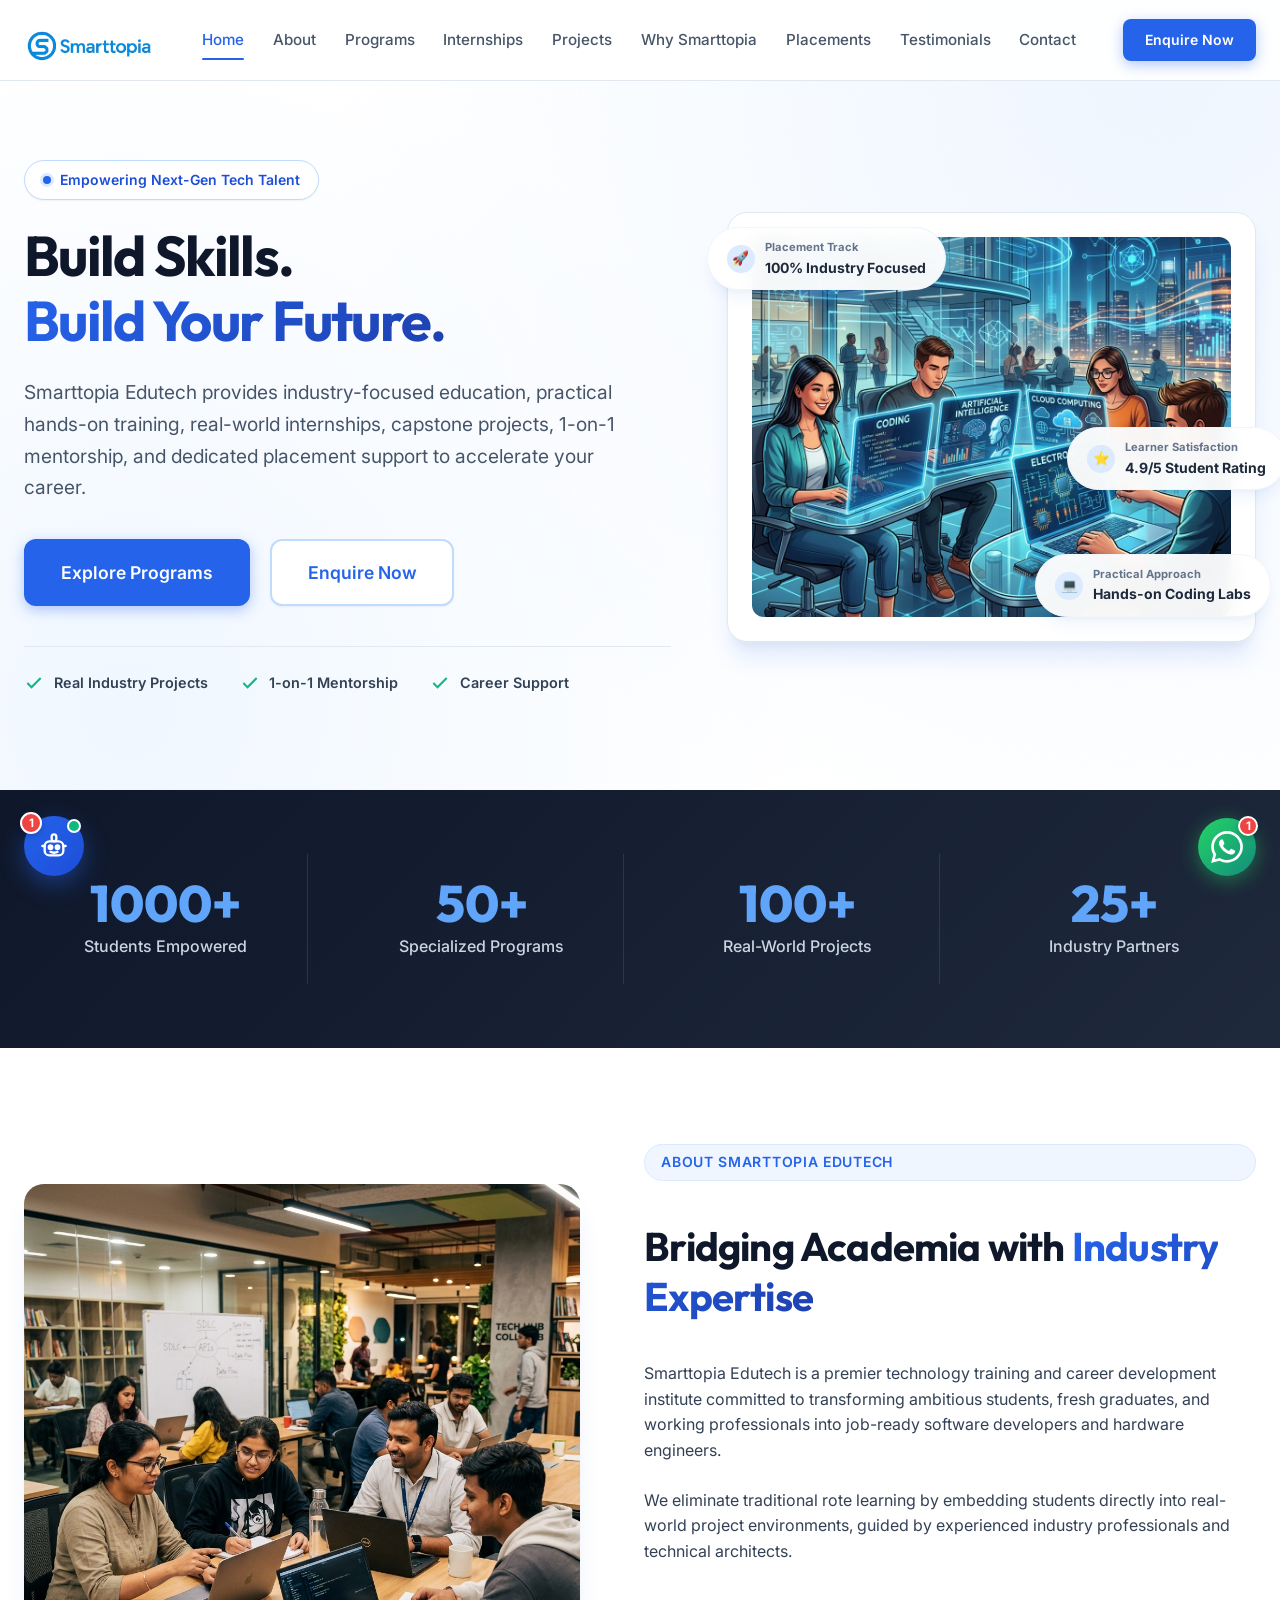
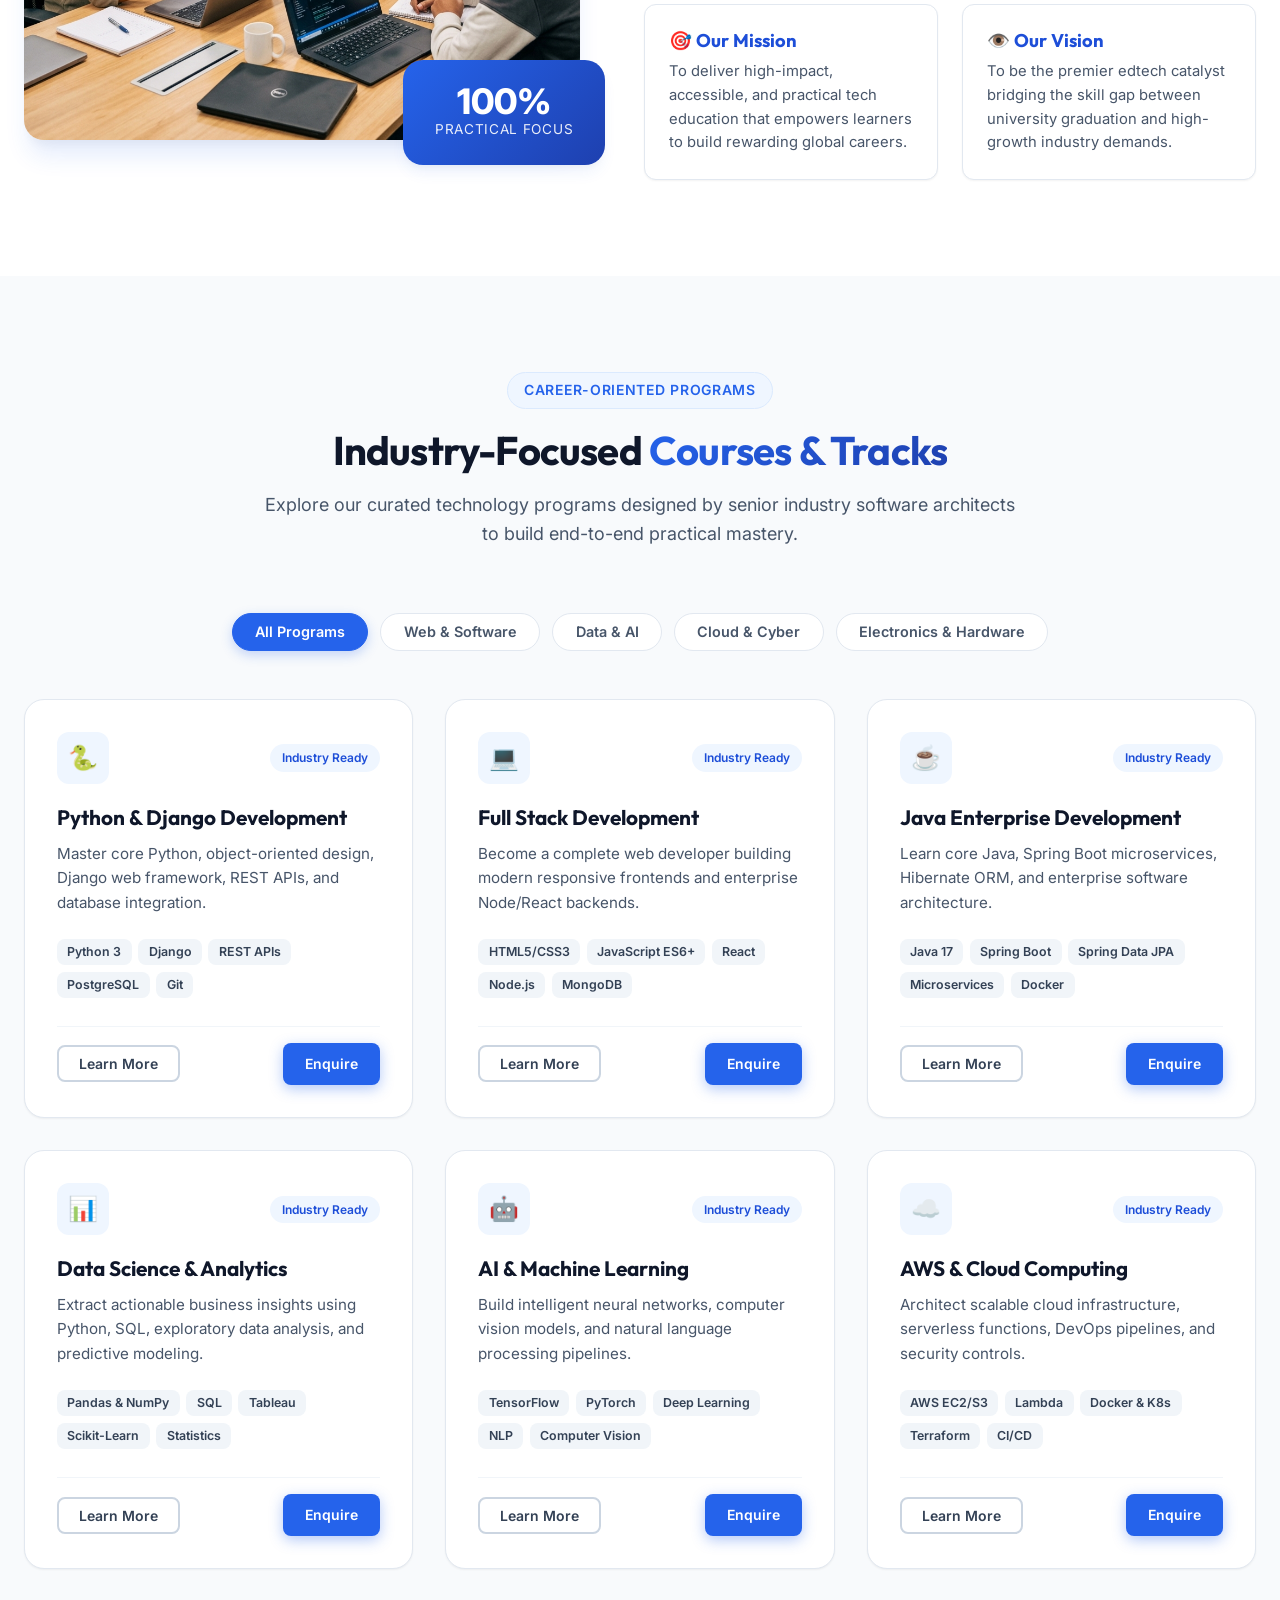
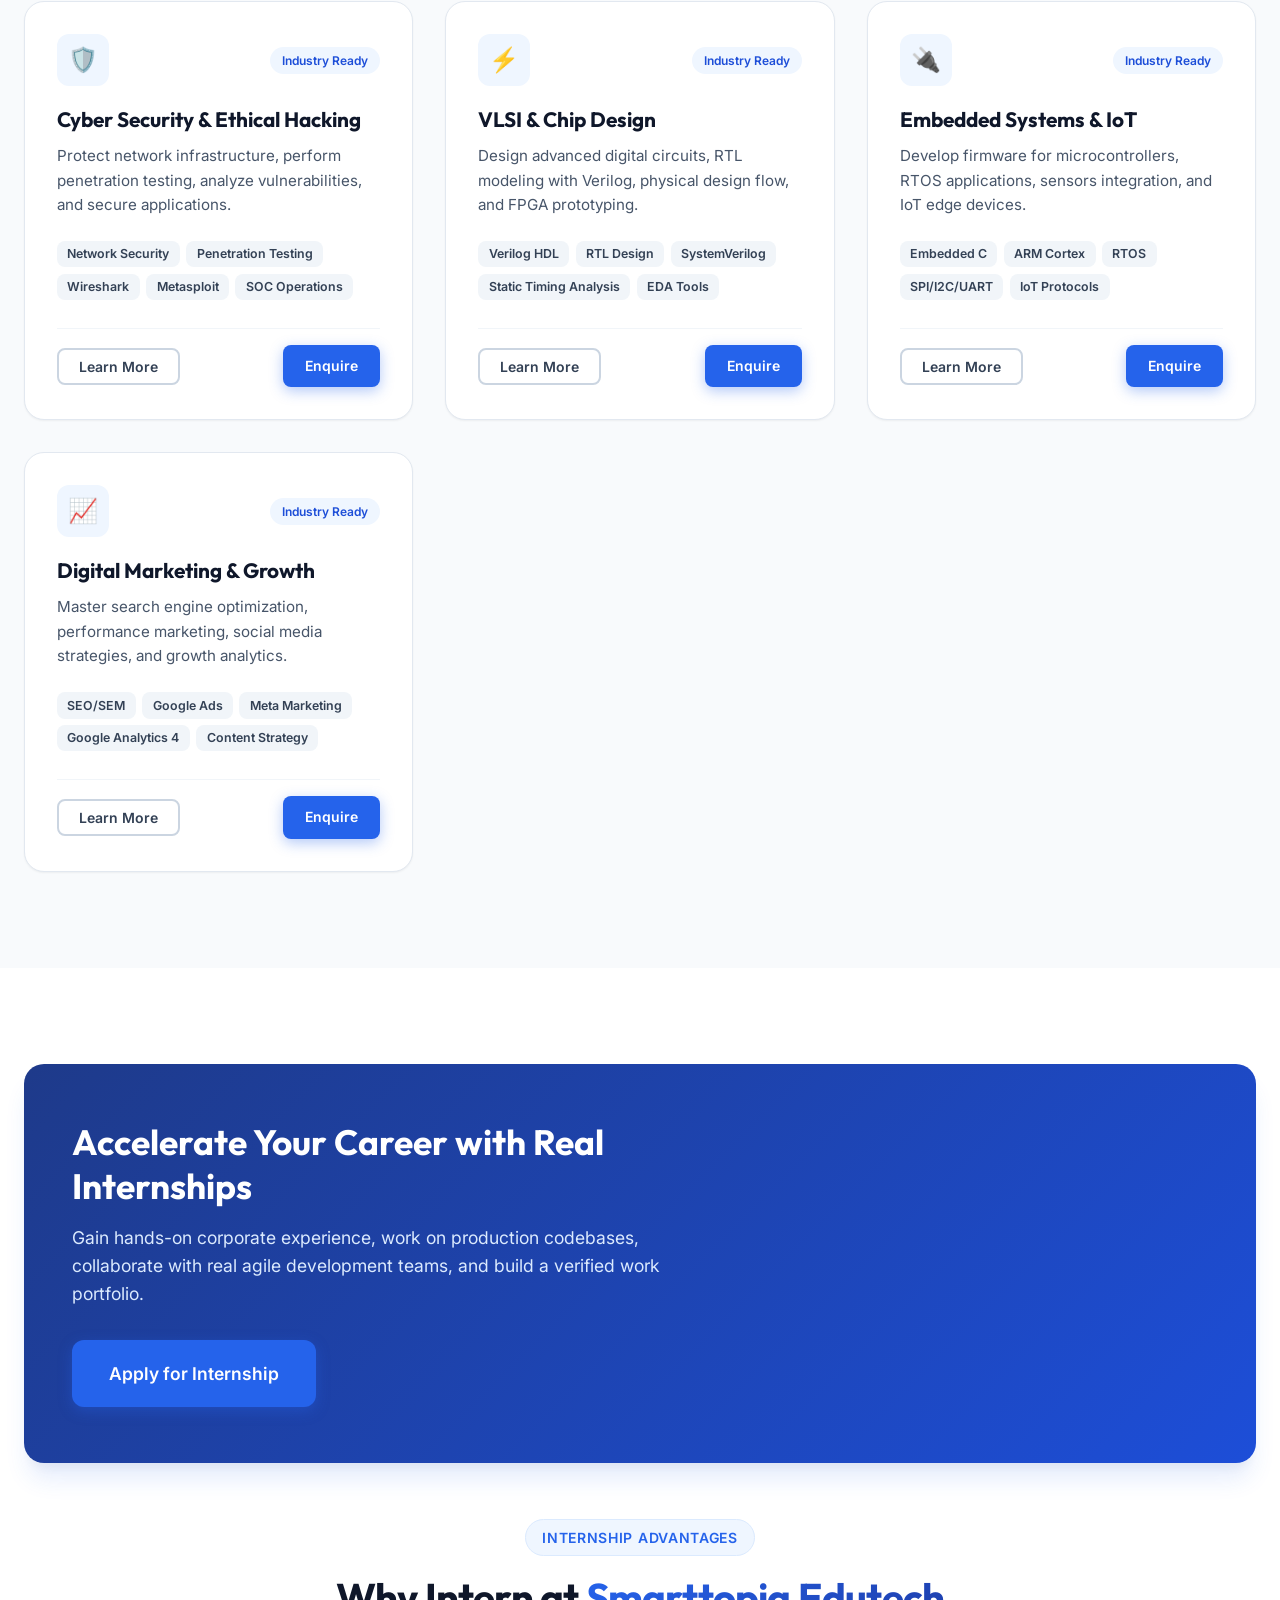
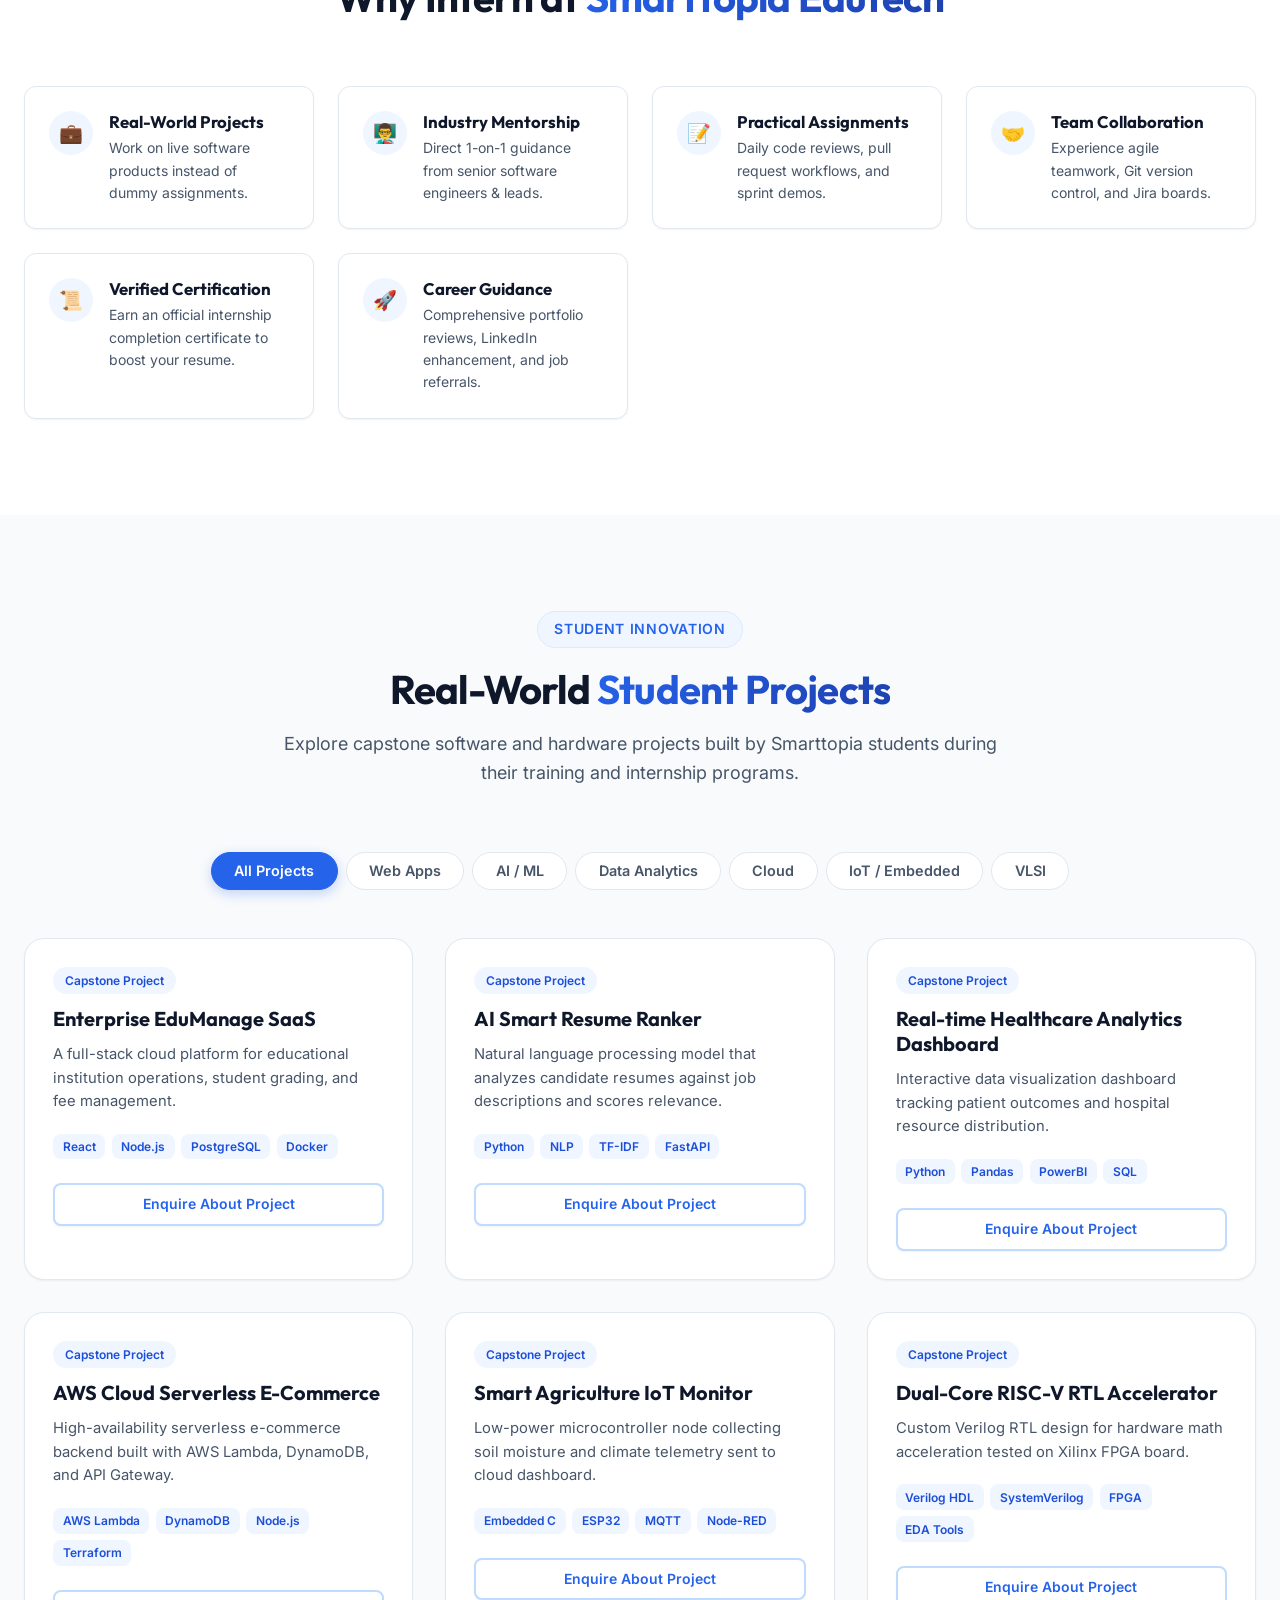
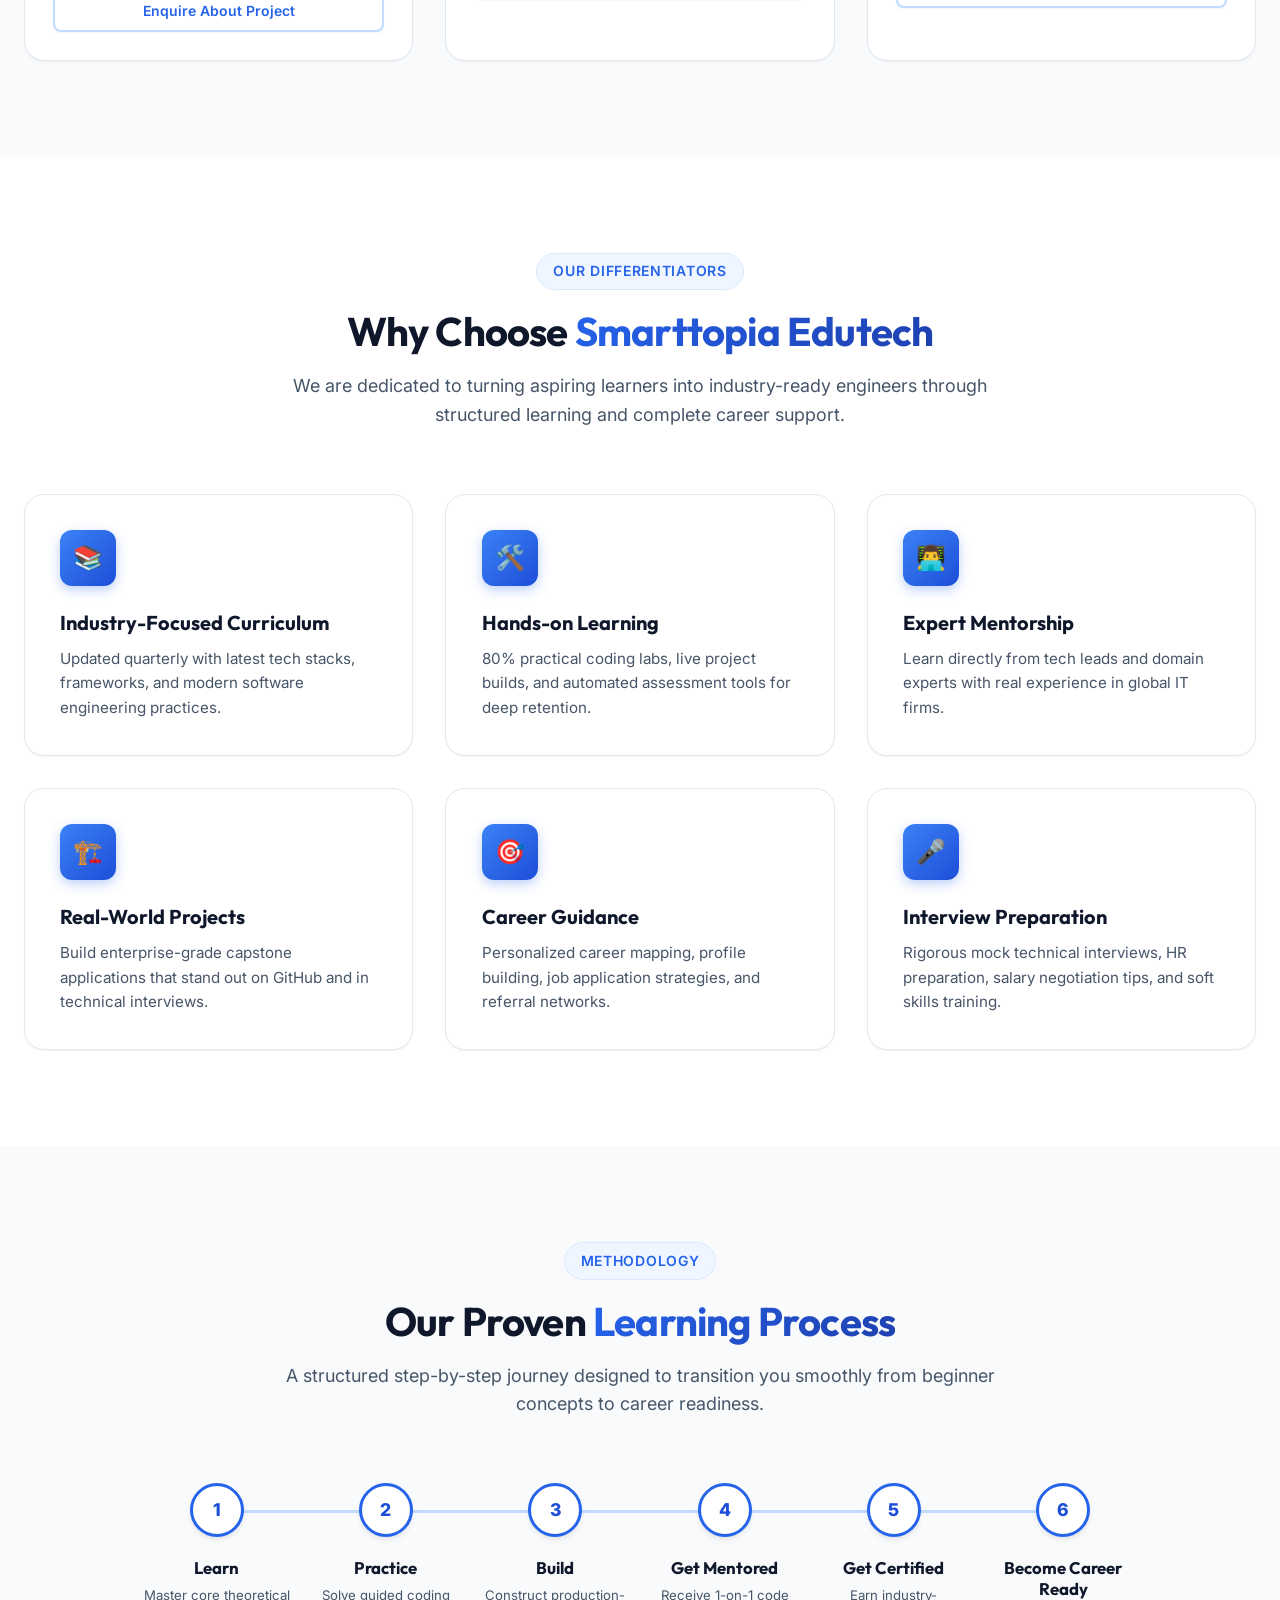
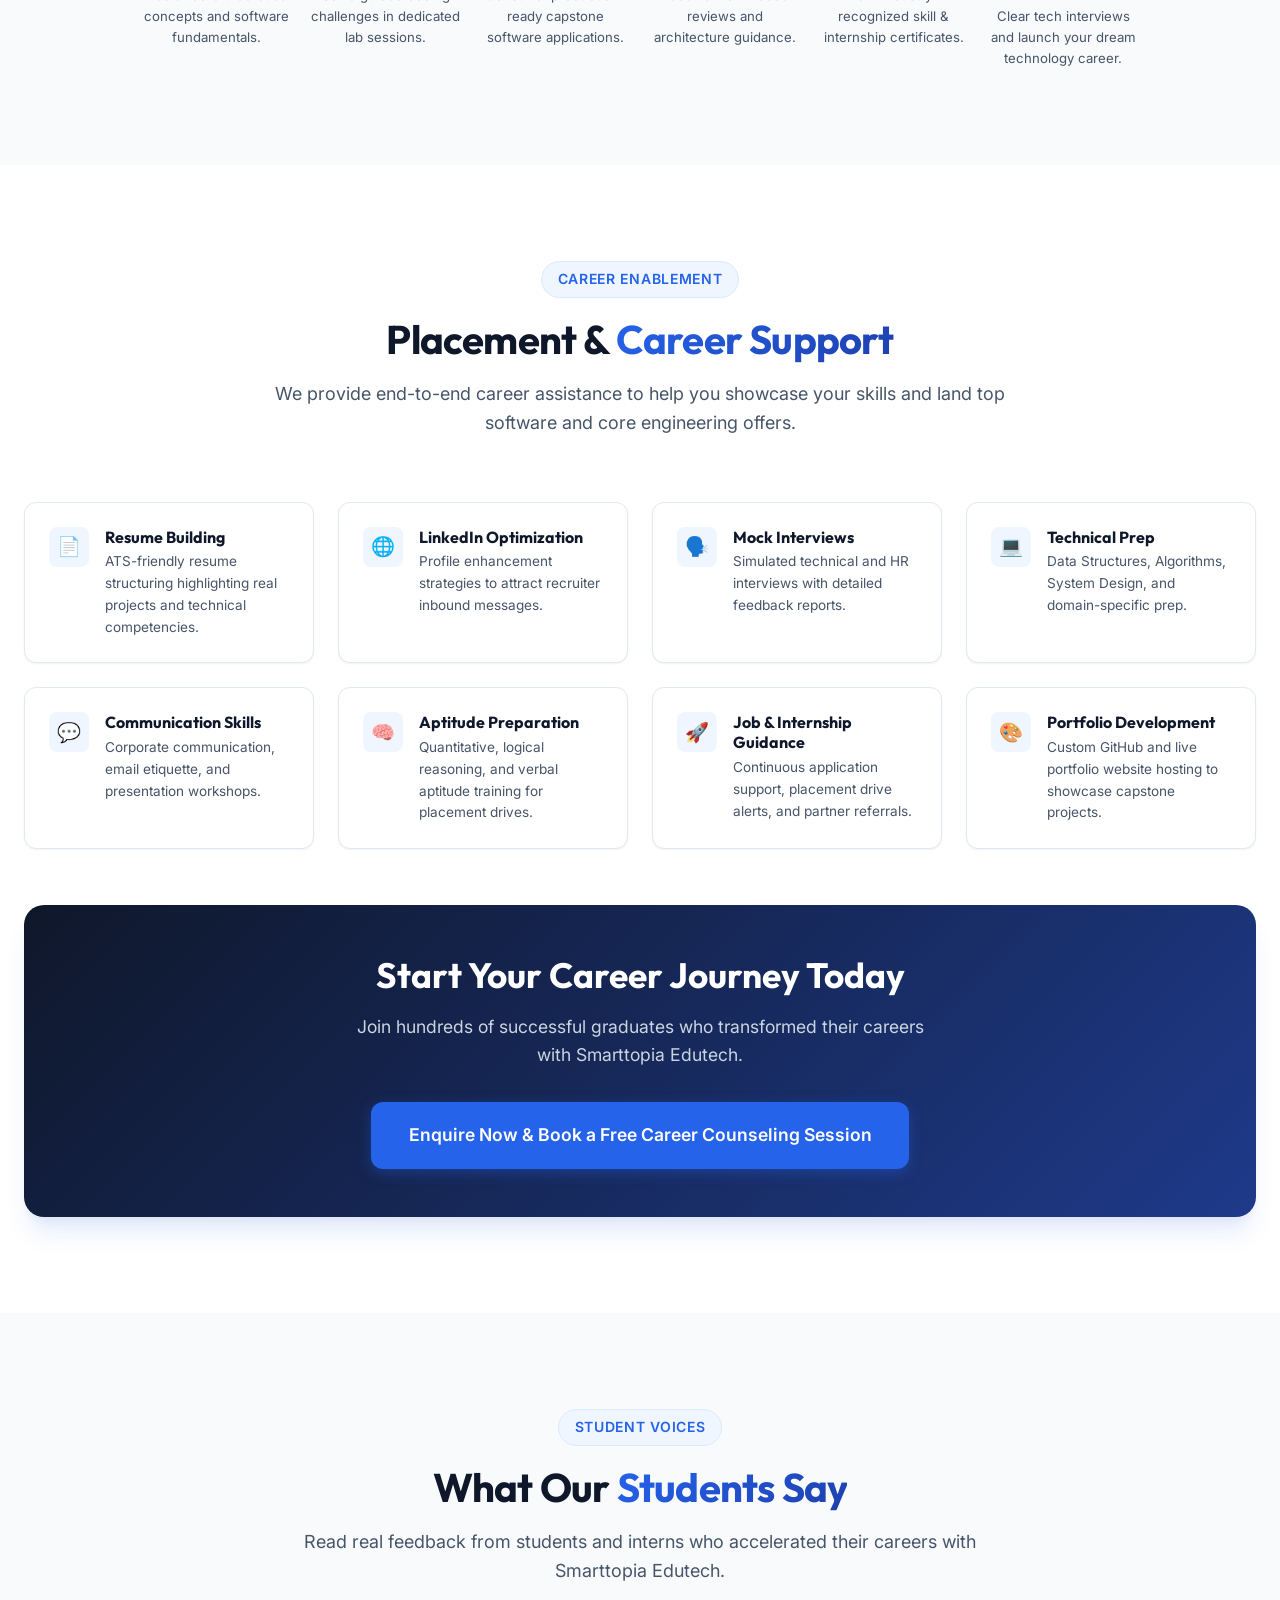
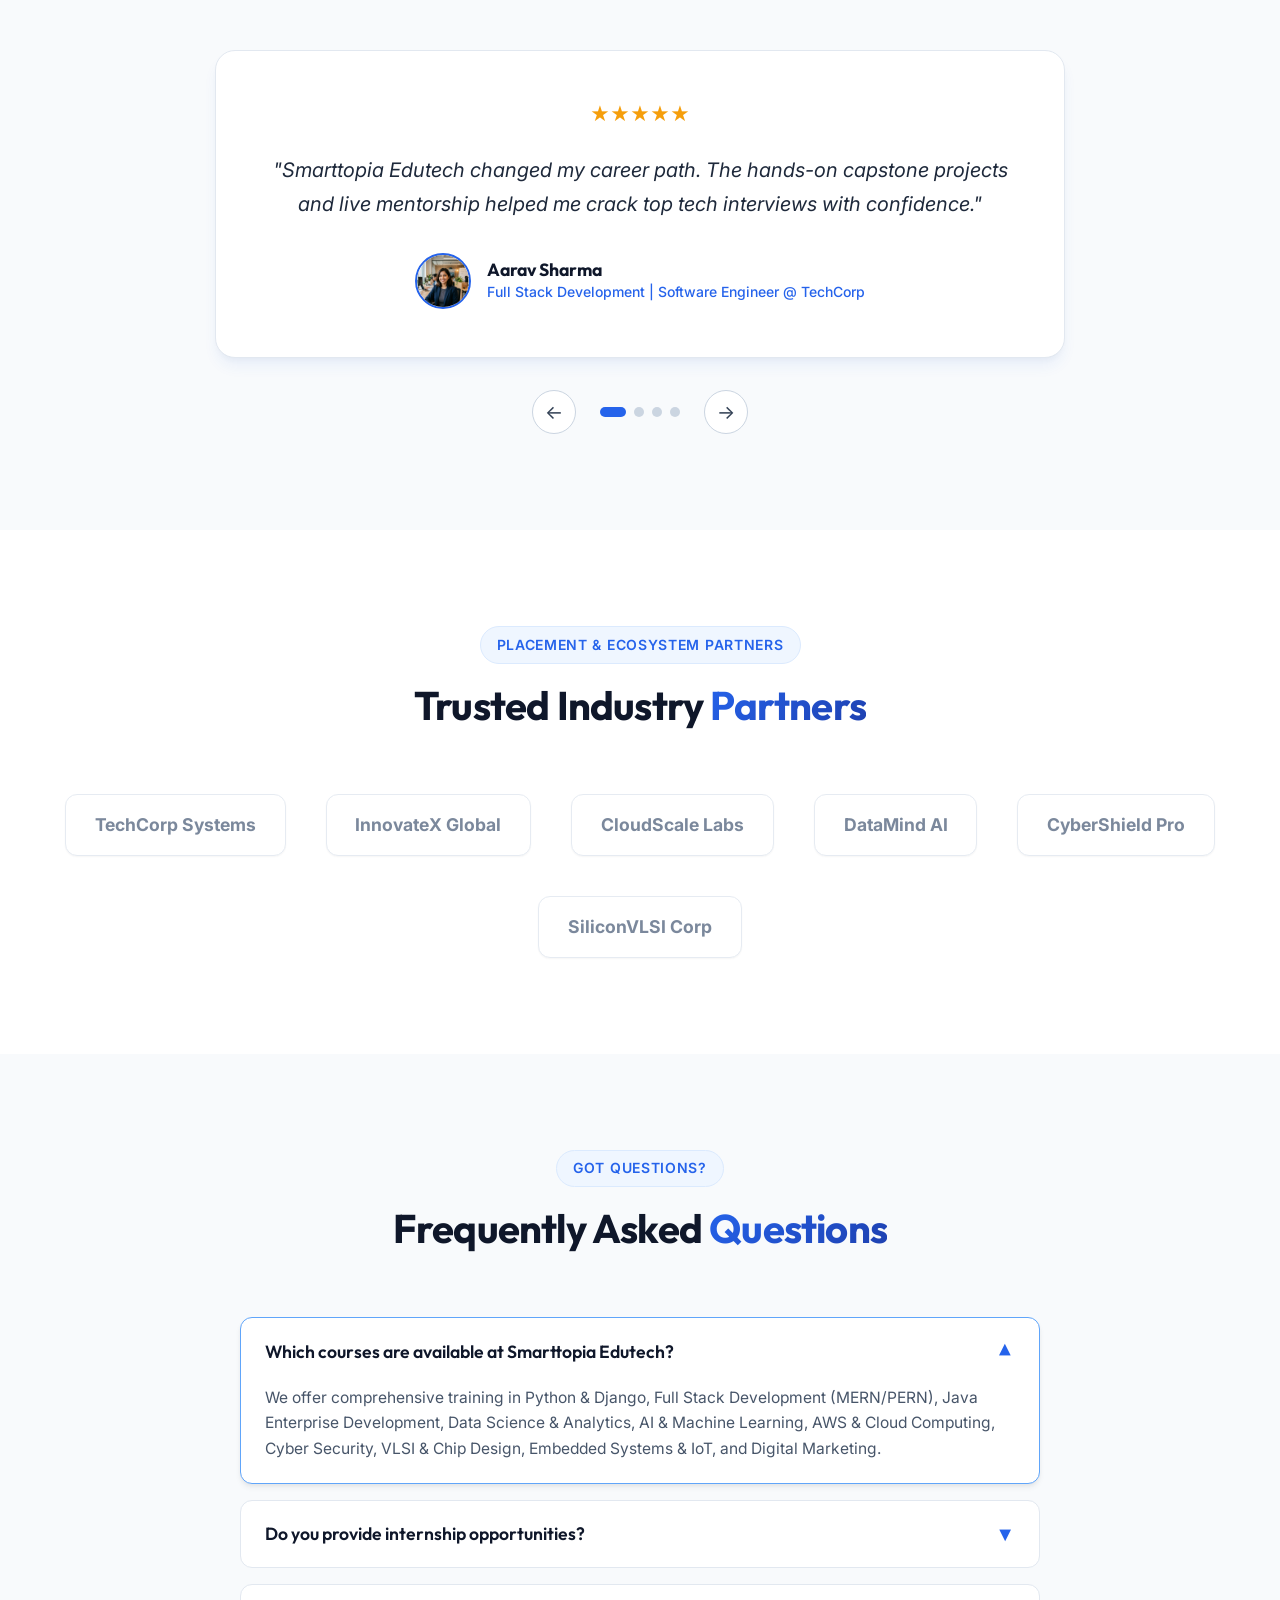
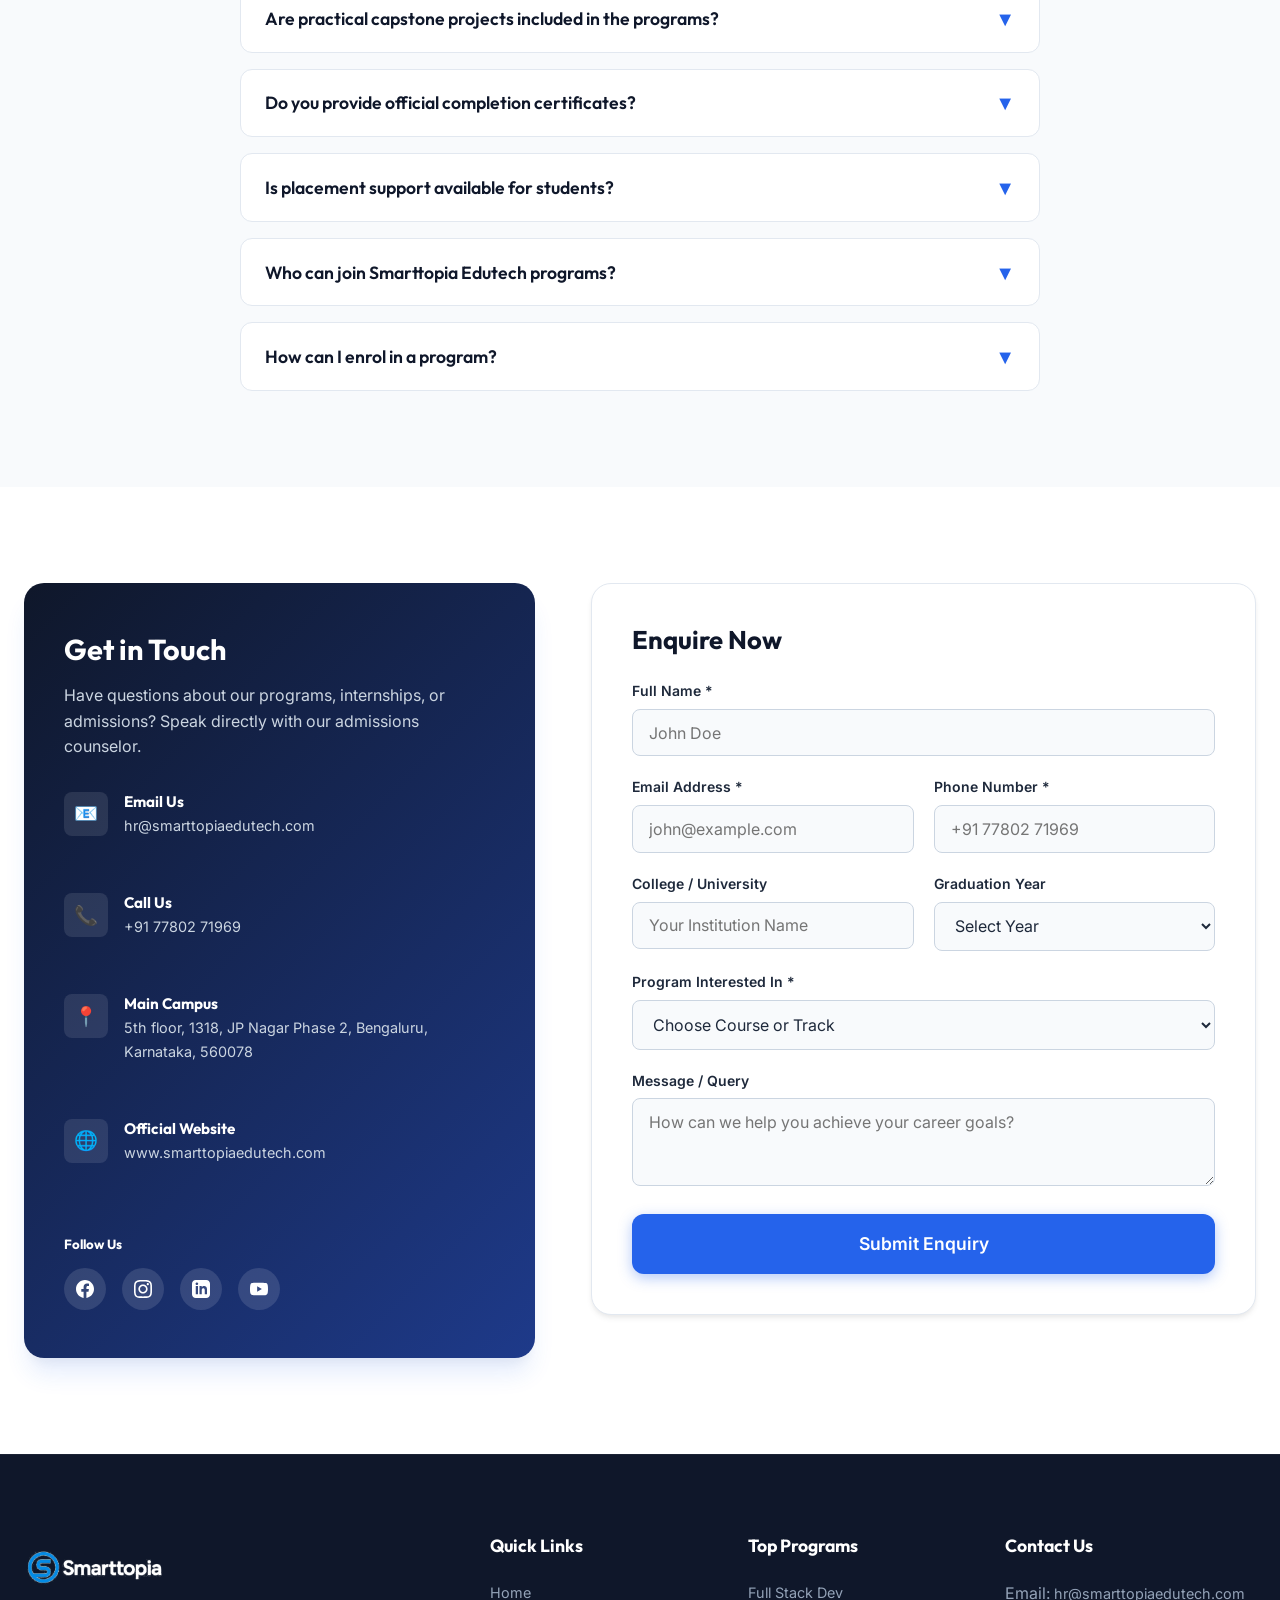
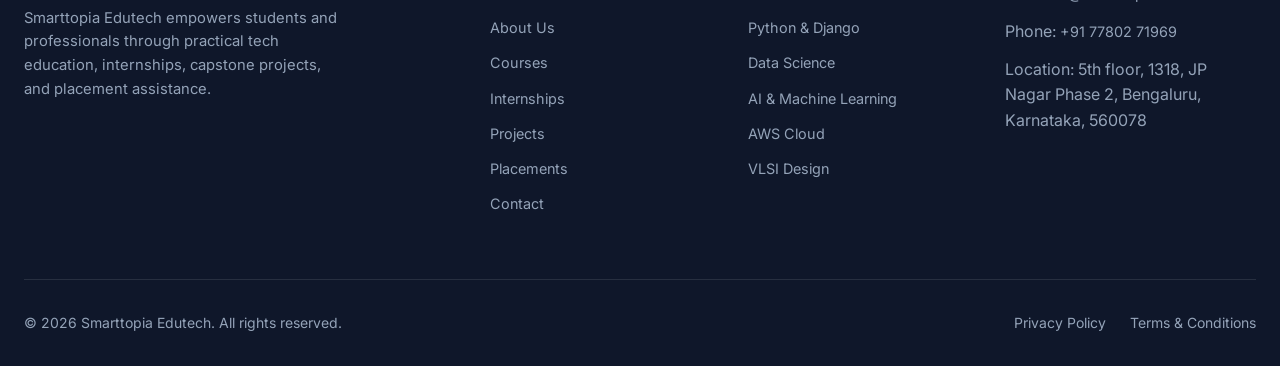
==== commit e97011e6: "chatbot" ====
--- a/smarttopia-portfolio/index.html
+++ b/smarttopia-portfolio/index.html
@@ -809,7 +809,7 @@
           </div>
         </div>
 
-        <div>
+        <div class="footer-contact-col">
           <h4 class="footer-title">Contact Us</h4>
           <div class="footer-links">
             <span>Email: <a href="mailto:hr@smarttopiaedutech.com" style="color:inherit;">hr@smarttopiaedutech.com</a></span>
@@ -855,6 +855,199 @@
   </div>
 
   <!-- Main JavaScript File -->
+  <!-- ==========================================================================
+       AI CHATBOT WIDGET (BOTTOM-LEFT INTEGRATION)
+       ========================================================================== -->
+  <!-- Floating Chatbot Trigger Button (Bottom-Left) -->
+  <div class="chatbot-float" id="chatbotFloat">
+    <button class="chatbot-trigger" id="chatbotTrigger" aria-label="Open Smarttopia AI Chatbot">
+      <div class="chatbot-trigger-icon">
+        <svg width="28" height="28" viewBox="0 0 24 24" fill="none" stroke="currentColor" stroke-width="2" stroke-linecap="round" stroke-linejoin="round">
+          <path d="M12 2a2 2 0 0 1 2 2v2a2 2 0 0 1-2 2 2 2 0 0 1-2-2V4a2 2 0 0 1 2-2z"/>
+          <rect x="4" y="8" width="16" height="12" rx="4"/>
+          <circle cx="9" cy="13" r="1.5" fill="currentColor"/>
+          <circle cx="15" cy="13" r="1.5" fill="currentColor"/>
+          <path d="M9 17c1.5 1 4.5 1 6 0"/>
+          <path d="M2 12h2"/>
+          <path d="M20 12h2"/>
+        </svg>
+      </div>
+      <span class="chatbot-online-dot"></span>
+      <span class="chatbot-badge" id="chatbotBadge">1</span>
+    </button>
+    <div class="chatbot-tooltip">
+      <strong>Smarttopia AI Assistant</strong>
+      <span>Ask about courses, internships & placements!</span>
+    </div>
+  </div>
+
+  <!-- Floating Chat Window (Bottom-Left) -->
+  <div class="chatbot-card" id="chatbotCard" aria-hidden="true">
+    <!-- Chat Header -->
+    <div class="chatbot-header">
+      <div class="chatbot-header-info">
+        <div class="chatbot-avatar">
+          <svg width="22" height="22" viewBox="0 0 24 24" fill="none" stroke="currentColor" stroke-width="2">
+            <rect x="4" y="8" width="16" height="12" rx="4"/>
+            <circle cx="9" cy="13" r="1.5" fill="currentColor"/>
+            <circle cx="15" cy="13" r="1.5" fill="currentColor"/>
+            <path d="M9 17c1.5 1 4.5 1 6 0"/>
+          </svg>
+        </div>
+        <div class="chatbot-title-area">
+          <div class="chatbot-title-row">
+            <h4 class="chatbot-name">Smarttopia AI</h4>
+            <span class="chatgpt-status-badge" id="chatgptStatusBadge" title="AI Engine Status">
+              <span class="badge-dot"></span> <span id="apiStatusText">Smart Engine</span>
+            </span>
+          </div>
+          <p class="chatbot-status">Online &bull; Ready to help</p>
+        </div>
+      </div>
+      <div class="chatbot-header-actions">
+        <button class="chatbot-header-btn" id="chatbotSettingsBtn" title="ChatGPT API Settings & Config">
+          <svg width="18" height="18" viewBox="0 0 24 24" fill="none" stroke="currentColor" stroke-width="2">
+            <circle cx="12" cy="12" r="3"/>
+            <path d="M19.4 15a1.65 1.65 0 0 0 .33 1.82l.06.06a2 2 0 0 1 0 2.83 2 2 0 0 1-2.83 0l-.06-.06a1.65 1.65 0 0 0-1.82-.33 1.65 1.65 0 0 0-1 1.51V21a2 2 0 0 1-2 2 2 2 0 0 1-2-2v-.09A1.65 1.65 0 0 0 9 19.4a1.65 1.65 0 0 0-1.82.33l-.06.06a2 2 0 0 1-2.83 0 2 2 0 0 1 0-2.83l.06-.06a1.65 1.65 0 0 0 .33-1.82 1.65 1.65 0 0 0-1.51-1H3a2 2 0 0 1-2-2 2 2 0 0 1 2-2h.09A1.65 1.65 0 0 0 4.6 9a1.65 1.65 0 0 0-.33-1.82l-.06-.06a2 2 0 0 1 0-2.83 2 2 0 0 1 2.83 0l.06.06a1.65 1.65 0 0 0 1.82.33H9a1.65 1.65 0 0 0 1-1.51V3a2 2 0 0 1 2-2 2 2 0 0 1 2 2v.09a1.65 1.65 0 0 0 1 1.51 1.65 1.65 0 0 0 1.82-.33l.06-.06a2 2 0 0 1 2.83 0 2 2 0 0 1 0 2.83l-.06.06a1.65 1.65 0 0 0-.33 1.82V9a1.65 1.65 0 0 0 1.51 1H21a2 2 0 0 1 2 2 2 2 0 0 1-2 2h-.09a1.65 1.65 0 0 0-1.51 1z"/>
+          </svg>
+        </button>
+        <button class="chatbot-header-btn" id="chatbotResetBtn" title="Clear Conversation">
+          <svg width="18" height="18" viewBox="0 0 24 24" fill="none" stroke="currentColor" stroke-width="2">
+            <polyline points="1 4 1 10 7 10"/>
+            <path d="M3.51 15a9 9 0 1 0 2.13-9.36L1 10"/>
+          </svg>
+        </button>
+        <button class="chatbot-header-btn" id="chatbotCloseBtn" title="Close Chatbot">&times;</button>
+      </div>
+    </div>
+
+    <!-- Multi-Platform Switcher Bar -->
+    <div class="chatbot-platform-bar">
+      <button class="platform-tab active" data-platform="ai" id="tabAiMode">
+        <svg width="14" height="14" viewBox="0 0 24 24" fill="none" stroke="currentColor" stroke-width="2">
+          <circle cx="12" cy="12" r="10"/>
+          <path d="M12 8v8M8 12h8"/>
+        </svg>
+        <span>ChatGPT AI</span>
+      </button>
+      <a href="https://wa.me/917780271969?text=Hi%20Smarttopia%20Edutech,%20I%20have%20a%20question" target="_blank" rel="noopener" class="platform-tab whatsapp-tab" id="tabWhatsapp">
+        <svg width="14" height="14" viewBox="0 0 24 24" fill="currentColor">
+          <path d="M.057 24l1.687-6.163c-1.041-1.804-1.588-3.849-1.587-5.946.003-6.556 5.338-11.891 11.893-11.891 3.181.001 6.167 1.24 8.413 3.488 2.245 2.248 3.481 5.236 3.48 8.414-.003 6.557-5.338 11.892-11.893 11.892-1.99-.001-3.951-.5-5.688-1.448l-6.305 1.654z"/>
+        </svg>
+        <span>WhatsApp</span>
+      </a>
+      <a href="mailto:hr@smarttopiaedutech.com?subject=Inquiry%20from%20Website" class="platform-tab email-tab" id="tabEmail">
+        <svg width="14" height="14" viewBox="0 0 24 24" fill="none" stroke="currentColor" stroke-width="2">
+          <path d="M4 4h16c1.1 0 2 .9 2 2v12c0 1.1-.9 2-2 2H4c-1.1 0-2-.9-2-2V6c0-1.1.9-2 2-2z"/>
+          <polyline points="22,6 12,13 2,6"/>
+        </svg>
+        <span>Email</span>
+      </a>
+      <a href="tel:+917780271969" class="platform-tab phone-tab" id="tabPhone">
+        <svg width="14" height="14" viewBox="0 0 24 24" fill="none" stroke="currentColor" stroke-width="2">
+          <path d="M22 16.92v3a2 2 0 0 1-2.18 2 19.79 19.79 0 0 1-8.63-3.07 19.5 19.5 0 0 1-6-6 19.79 19.79 0 0 1-3.07-8.67A2 2 0 0 1 4.11 2h3a2 2 0 0 1 2 1.72 12.84 12.84 0 0 0 .7 2.81 2 2 0 0 1-.45 2.11L8.09 9.91a16 16 0 0 0 6 6l1.27-1.27a2 2 0 0 1 2.11-.45 12.84 12.84 0 0 0 2.81.7A2 2 0 0 1 22 16.92z"/>
+        </svg>
+        <span>Call Us</span>
+      </a>
+    </div>
+
+    <!-- Chat Messages Scroll Container -->
+    <div class="chatbot-body" id="chatbotBody">
+      <!-- Welcome Message from Assistant -->
+      <div class="chat-message ai-message">
+        <div class="message-avatar">
+          <svg width="16" height="16" viewBox="0 0 24 24" fill="none" stroke="currentColor" stroke-width="2">
+            <rect x="4" y="8" width="16" height="12" rx="4"/>
+            <circle cx="9" cy="13" r="1.5" fill="currentColor"/>
+            <circle cx="15" cy="13" r="1.5" fill="currentColor"/>
+          </svg>
+        </div>
+        <div class="message-content">
+          <p>Hello! 👋 Welcome to <strong>Smarttopia Edutech</strong>.</p>
+          <p>I am your AI Assistant. How can I help you build your tech career today?</p>
+        </div>
+      </div>
+
+      <!-- Quick Suggested Prompt Chips -->
+      <div class="chat-prompts-container" id="chatPrompts">
+        <span class="prompts-label">Quick Questions:</span>
+        <div class="prompts-grid">
+          <button class="prompt-chip" data-prompt="What programs do you offer?">
+            📚 What programs do you offer?
+          </button>
+          <button class="prompt-chip" data-prompt="Tell me about internship opportunities">
+            💼 Internship Opportunities
+          </button>
+          <button class="prompt-chip" data-prompt="How does placement support work?">
+            🎯 100% Placement Support
+          </button>
+          <button class="prompt-chip" data-prompt="Where is Smarttopia Edutech located and how to contact?">
+            📍 Office Location & Contact
+          </button>
+          <button class="prompt-chip" data-prompt="What is Python & Django course syllabus and fees?">
+            🐍 Python & Django Details
+          </button>
+          <button class="prompt-chip" data-prompt="Tell me about Data Science & AI programs">
+            🤖 Data Science & AI/ML
+          </button>
+        </div>
+      </div>
+    </div>
+
+    <!-- Chat Typing Indicator -->
+    <div class="chatbot-typing" id="chatbotTyping" style="display:none;">
+      <div class="typing-dot"></div>
+      <div class="typing-dot"></div>
+      <div class="typing-dot"></div>
+      <span>Smarttopia AI is typing...</span>
+    </div>
+
+    <!-- Chat Input Form -->
+    <form class="chatbot-input-area" id="chatbotForm">
+      <input type="text" class="chatbot-input" id="chatbotInput" placeholder="Ask anything about Smarttopia Edutech..." autocomplete="off" required>
+      <button type="submit" class="chatbot-send-btn" id="chatbotSendBtn" aria-label="Send message">
+        <svg width="18" height="18" viewBox="0 0 24 24" fill="none" stroke="currentColor" stroke-width="2" stroke-linecap="round" stroke-linejoin="round">
+          <line x1="22" y1="2" x2="11" y2="13"></line>
+          <polygon points="22 2 15 22 11 13 2 9 22 2"></polygon>
+        </svg>
+      </button>
+    </form>
+  </div>
+
+  <!-- OpenAI ChatGPT Key Configuration Modal -->
+  <div class="modal-overlay" id="chatGptModal">
+    <div class="modal-card" style="max-width: 500px;">
+      <button class="modal-close-btn" id="chatGptModalClose" aria-label="Close modal">&times;</button>
+      <div style="display:flex; align-items:center; gap:0.75rem; margin-bottom:1rem;">
+        <div style="width:40px; height:40px; border-radius:50%; background:var(--primary-50); color:var(--primary-600); display:flex; align-items:center; justify-content:center;">
+          <svg width="22" height="22" viewBox="0 0 24 24" fill="none" stroke="currentColor" stroke-width="2">
+            <circle cx="12" cy="12" r="10"/>
+            <path d="M12 8v8M8 12h8"/>
+          </svg>
+        </div>
+        <div>
+          <h3 style="font-size:1.3rem; margin:0; color:var(--slate-900);">ChatGPT Integration Settings</h3>
+          <p style="font-size:0.85rem; color:var(--slate-600); margin:0;">Connect OpenAI API or use Built-in Smart Engine</p>
+        </div>
+      </div>
+      <div style="font-size:0.9rem; color:var(--slate-700); line-height:1.6; margin-bottom:1.25rem;">
+        <p>By default, Smarttopia AI uses our <strong>Built-in Company Knowledge Engine</strong> which answers instantly for free without any setup.</p>
+        <p style="margin-top:0.5rem;">If you wish to link live <strong>OpenAI ChatGPT (gpt-4o-mini / gpt-3.5-turbo)</strong>, enter your OpenAI API key below. It will be stored safely in your browser local storage.</p>
+      </div>
+
+      <div class="form-group">
+        <label class="form-label" for="openAiApiKeyInput">OpenAI API Key (Optional):</label>
+        <input type="password" class="form-control" id="openAiApiKeyInput" placeholder="sk-proj-..." autocomplete="off">
+        <span style="font-size:0.75rem; color:var(--slate-500); display:block; margin-top:0.3rem;">Get key from <a href="https://platform.openai.com/api-keys" target="_blank" rel="noopener">platform.openai.com</a></span>
+      </div>
+
+      <div style="display:flex; gap:0.75rem; justify-content:flex-end; margin-top:1.5rem;">
+        <button class="btn btn-outline" id="clearApiKeyBtn" style="padding:0.6rem 1rem; font-size:0.875rem;" type="button">Clear Key</button>
+        <button class="btn btn-primary" id="saveApiKeyBtn" style="padding:0.6rem 1.2rem; font-size:0.875rem; flex:1;" type="button">Save Settings</button>
+      </div>
+    </div>
+  </div>
+
   <script src="script.js"></script>
 </body>
 </html>
--- a/smarttopia-portfolio/style.css
+++ b/smarttopia-portfolio/style.css
@@ -14,12 +14,14 @@
   --primary-200: #bfdbfe;
   --primary-300: #93c5fd;
   --primary-400: #60a5fa;
-  --primary-500: #3b82f6; /* Core Accent Blue */
-  --primary-600: #2563eb; /* Primary Brand Blue */
+  --primary-500: #3b82f6;
+  /* Core Accent Blue */
+  --primary-600: #2563eb;
+  /* Primary Brand Blue */
   --primary-700: #1d4ed8;
   --primary-800: #1e40af;
   --primary-900: #1e3a8a;
-  
+
   /* Slate / Dark Colors */
   --slate-50: #f8fafc;
   --slate-100: #f1f5f9;
@@ -30,7 +32,8 @@
   --slate-600: #475569;
   --slate-700: #334155;
   --slate-800: #1e293b;
-  --slate-900: #0f172a; /* Deep Navy Header/Text */
+  --slate-900: #0f172a;
+  /* Deep Navy Header/Text */
 
   /* Secondary Accents */
   --emerald: #10b981;
@@ -62,7 +65,9 @@
 /* --------------------------------------------------------------------------
    2. Reset & Base Styles
    -------------------------------------------------------------------------- */
-*, *::before, *::after {
+*,
+*::before,
+*::after {
   box-sizing: border-box;
   margin: 0;
   padding: 0;
@@ -87,7 +92,12 @@
   -webkit-font-smoothing: antialiased;
 }
 
-h1, h2, h3, h4, h5, h6 {
+h1,
+h2,
+h3,
+h4,
+h5,
+h6 {
   font-family: var(--font-heading);
   color: var(--slate-900);
   font-weight: 700;
@@ -114,7 +124,10 @@
   list-style: none;
 }
 
-button, input, select, textarea {
+button,
+input,
+select,
+textarea {
   font-family: inherit;
   font-size: inherit;
 }
@@ -171,6 +184,7 @@
   color: var(--primary-600);
   background: linear-gradient(135deg, var(--primary-600), var(--primary-800));
   -webkit-background-clip: text;
+  background-clip: text;
   -webkit-text-fill-color: transparent;
 }
 
@@ -340,7 +354,8 @@
   transition: color var(--transition-fast);
 }
 
-.nav-link:hover, .nav-link.active {
+.nav-link:hover,
+.nav-link.active {
   color: var(--primary-600);
 }
 
@@ -356,7 +371,8 @@
   transition: width var(--transition-fast);
 }
 
-.nav-link:hover::after, .nav-link.active::after {
+.nav-link:hover::after,
+.nav-link.active::after {
   width: 100%;
 }
 
@@ -406,8 +422,8 @@
 .hero-section {
   padding-top: 10rem;
   padding-bottom: 6rem;
-  background: radial-gradient(circle at 90% 10%, var(--primary-50) 0%, rgba(255,255,255,0) 60%),
-              radial-gradient(circle at 10% 90%, #f0f7ff 0%, rgba(255,255,255,0) 50%);
+  background: radial-gradient(circle at 90% 10%, var(--primary-50) 0%, rgba(255, 255, 255, 0) 60%),
+    radial-gradient(circle at 10% 90%, #f0f7ff 0%, rgba(255, 255, 255, 0) 50%);
   position: relative;
   overflow: hidden;
 }
@@ -455,6 +471,7 @@
   color: var(--primary-600);
   background: linear-gradient(135deg, var(--primary-600) 0%, var(--primary-800) 100%);
   -webkit-background-clip: text;
+  background-clip: text;
   -webkit-text-fill-color: transparent;
 }
 
@@ -713,7 +730,8 @@
   transition: all var(--transition-fast);
 }
 
-.tab-btn:hover, .tab-btn.active {
+.tab-btn:hover,
+.tab-btn.active {
   background-color: var(--primary-600);
   color: #ffffff;
   border-color: var(--primary-600);
@@ -1407,7 +1425,8 @@
   margin-bottom: 0.2rem;
 }
 
-.info-text p, .info-text a {
+.info-text p,
+.info-text a {
   color: var(--slate-300);
   font-size: 0.9rem;
 }
@@ -1675,9 +1694,17 @@
 }
 
 @keyframes pulseWhatsapp {
-  0% { box-shadow: 0 0 0 0 rgba(37, 211, 102, 0.6); }
-  70% { box-shadow: 0 0 0 14px rgba(37, 211, 102, 0); }
-  100% { box-shadow: 0 0 0 0 rgba(37, 211, 102, 0); }
+  0% {
+    box-shadow: 0 0 0 0 rgba(37, 211, 102, 0.6);
+  }
+
+  70% {
+    box-shadow: 0 0 0 14px rgba(37, 211, 102, 0);
+  }
+
+  100% {
+    box-shadow: 0 0 0 0 rgba(37, 211, 102, 0);
+  }
 }
 
 /* Back to Top Floating Button */
@@ -1770,19 +1797,39 @@
    19. Keyframe Animations
    -------------------------------------------------------------------------- */
 @keyframes floatAnim {
-  0% { transform: translateY(0px); }
-  100% { transform: translateY(-12px); }
+  0% {
+    transform: translateY(0px);
+  }
+
+  100% {
+    transform: translateY(-12px);
+  }
 }
 
 @keyframes pulseDot {
-  0% { box-shadow: 0 0 0 0 rgba(37, 99, 235, 0.5); }
-  70% { box-shadow: 0 0 0 8px rgba(37, 99, 235, 0); }
-  100% { box-shadow: 0 0 0 0 rgba(37, 99, 235, 0); }
+  0% {
+    box-shadow: 0 0 0 0 rgba(37, 99, 235, 0.5);
+  }
+
+  70% {
+    box-shadow: 0 0 0 8px rgba(37, 99, 235, 0);
+  }
+
+  100% {
+    box-shadow: 0 0 0 0 rgba(37, 99, 235, 0);
+  }
 }
 
 @keyframes fadeIn {
-  from { opacity: 0; transform: translateY(10px); }
-  to { opacity: 1; transform: translateY(0); }
+  from {
+    opacity: 0;
+    transform: translateY(10px);
+  }
+
+  to {
+    opacity: 1;
+    transform: translateY(0);
+  }
 }
 
 /* Scroll reveal utility classes */
@@ -1813,8 +1860,9 @@
     border-right: none;
     border-bottom: 1px solid rgba(255, 255, 255, 0.1);
   }
-  
-  .stat-card:nth-child(3), .stat-card:nth-child(4) {
+
+  .stat-card:nth-child(3),
+  .stat-card:nth-child(4) {
     border-bottom: none;
   }
 
@@ -1868,7 +1916,9 @@
     display: none;
   }
 
-  .hero-grid, .about-grid, .contact-grid {
+  .hero-grid,
+  .about-grid,
+  .contact-grid {
     grid-template-columns: 1fr;
     gap: 3rem;
   }
@@ -1901,7 +1951,17 @@
   }
 
   .footer-grid {
-    grid-template-columns: 1fr;
+    grid-template-columns: repeat(2, 1fr);
+    gap: 2rem 1.25rem;
+    margin-bottom: 2.5rem;
+  }
+
+  .footer-brand {
+    grid-column: 1 / -1;
+  }
+
+  .footer-contact-col {
+    grid-column: 1 / -1;
   }
 
   .footer-bottom {
@@ -1942,3 +2002,612 @@
     display: none;
   }
 }
+
+/* --------------------------------------------------------------------------
+   21. AI Chatbot Widget (Bottom-Left Integration)
+   -------------------------------------------------------------------------- */
+.chatbot-float {
+  position: fixed;
+  bottom: 24px;
+  left: 24px;
+  z-index: 9999;
+  display: flex;
+  align-items: center;
+  justify-content: center;
+}
+
+.chatbot-trigger {
+  width: 60px;
+  height: 60px;
+  border-radius: 50%;
+  background: linear-gradient(135deg, #2563eb 0%, #1d4ed8 100%);
+  color: #ffffff;
+  border: none;
+  box-shadow: 0 8px 25px rgba(37, 99, 235, 0.45);
+  cursor: pointer;
+  display: flex;
+  align-items: center;
+  justify-content: center;
+  position: relative;
+  transition: all var(--transition-normal);
+  animation: pulseChatbot 3s infinite;
+}
+
+.chatbot-trigger:hover {
+  transform: scale(1.08) translateY(-2px);
+  box-shadow: 0 12px 30px rgba(37, 99, 235, 0.6);
+  background: linear-gradient(135deg, #1d4ed8 0%, #1e40af 100%);
+}
+
+.chatbot-trigger-icon {
+  display: flex;
+  align-items: center;
+  justify-content: center;
+  transition: transform var(--transition-fast);
+}
+
+.chatbot-trigger:hover .chatbot-trigger-icon {
+  transform: rotate(6deg) scale(1.1);
+}
+
+.chatbot-online-dot {
+  position: absolute;
+  top: 3px;
+  right: 3px;
+  width: 14px;
+  height: 14px;
+  background-color: #10b981;
+  border: 2px solid #ffffff;
+  border-radius: 50%;
+}
+
+.chatbot-badge {
+  position: absolute;
+  top: -4px;
+  left: -4px;
+  background-color: #ef4444;
+  color: #ffffff;
+  font-size: 0.725rem;
+  font-weight: 700;
+  width: 22px;
+  height: 22px;
+  border-radius: 50%;
+  display: flex;
+  align-items: center;
+  justify-content: center;
+  border: 2px solid #ffffff;
+  box-shadow: 0 2px 6px rgba(0, 0, 0, 0.2);
+  transition: opacity 0.3s ease;
+}
+
+.chatbot-tooltip {
+  position: absolute;
+  left: 72px;
+  bottom: 8px;
+  background-color: var(--slate-900);
+  color: #ffffff;
+  padding: 0.6rem 1rem;
+  border-radius: var(--radius-md);
+  box-shadow: var(--shadow-xl);
+  white-space: nowrap;
+  opacity: 0;
+  visibility: hidden;
+  transform: translateX(-10px);
+  transition: all var(--transition-fast);
+  pointer-events: none;
+  display: flex;
+  flex-direction: column;
+  gap: 2px;
+}
+
+.chatbot-tooltip strong {
+  font-size: 0.875rem;
+  color: #ffffff;
+}
+
+.chatbot-tooltip span {
+  font-size: 0.775rem;
+  color: var(--slate-300);
+}
+
+.chatbot-tooltip::before {
+  content: '';
+  position: absolute;
+  top: 50%;
+  left: -6px;
+  transform: translateY(-50%);
+  border-width: 6px 6px 6px 0;
+  border-style: solid;
+  border-color: transparent var(--slate-900) transparent transparent;
+}
+
+.chatbot-float:hover .chatbot-tooltip {
+  opacity: 1;
+  visibility: visible;
+  transform: translateX(0);
+}
+
+@keyframes pulseChatbot {
+  0% {
+    box-shadow: 0 0 0 0 rgba(37, 99, 235, 0.5);
+  }
+  70% {
+    box-shadow: 0 0 0 16px rgba(37, 99, 235, 0);
+  }
+  100% {
+    box-shadow: 0 0 0 0 rgba(37, 99, 235, 0);
+  }
+}
+
+/* Chatbot Card Container */
+.chatbot-card {
+  position: fixed;
+  bottom: 96px;
+  left: 24px;
+  width: 380px;
+  max-width: calc(100vw - 32px);
+  height: 560px;
+  max-height: calc(100vh - 120px);
+  background-color: #ffffff;
+  border-radius: var(--radius-lg);
+  box-shadow: 0 20px 40px rgba(15, 23, 42, 0.22);
+  border: 1px solid var(--slate-200);
+  display: flex;
+  flex-direction: column;
+  z-index: 9998;
+  overflow: hidden;
+  opacity: 0;
+  visibility: hidden;
+  transform: translateY(20px) scale(0.95);
+  transition: all 0.3s cubic-bezier(0.16, 1, 0.3, 1);
+}
+
+.chatbot-card.active {
+  opacity: 1;
+  visibility: visible;
+  transform: translateY(0) scale(1);
+}
+
+/* Header */
+.chatbot-header {
+  background: linear-gradient(135deg, #0f172a 0%, #1e293b 100%);
+  color: #ffffff;
+  padding: 1rem 1.25rem;
+  display: flex;
+  align-items: center;
+  justify-content: space-between;
+  border-bottom: 1px solid rgba(255, 255, 255, 0.08);
+}
+
+.chatbot-header-info {
+  display: flex;
+  align-items: center;
+  gap: 0.75rem;
+}
+
+.chatbot-avatar {
+  width: 38px;
+  height: 38px;
+  border-radius: 50%;
+  background: linear-gradient(135deg, var(--primary-500), var(--primary-700));
+  color: #ffffff;
+  display: flex;
+  align-items: center;
+  justify-content: center;
+  box-shadow: 0 2px 8px rgba(37, 99, 235, 0.4);
+}
+
+.chatbot-name {
+  font-size: 1rem;
+  font-weight: 700;
+  color: #ffffff;
+  margin: 0;
+}
+
+.chatbot-title-row {
+  display: flex;
+  align-items: center;
+  gap: 0.5rem;
+}
+
+.chatgpt-status-badge {
+  font-size: 0.675rem;
+  font-weight: 600;
+  padding: 0.15rem 0.5rem;
+  border-radius: 12px;
+  background: rgba(16, 185, 129, 0.2);
+  color: #34d399;
+  border: 1px solid rgba(52, 211, 153, 0.3);
+  display: inline-flex;
+  align-items: center;
+  gap: 0.3rem;
+}
+
+.chatgpt-status-badge .badge-dot {
+  width: 6px;
+  height: 6px;
+  border-radius: 50%;
+  background-color: #34d399;
+}
+
+.chatbot-status {
+  font-size: 0.75rem;
+  color: var(--slate-300);
+  margin: 0;
+}
+
+.chatbot-header-actions {
+  display: flex;
+  align-items: center;
+  gap: 0.35rem;
+}
+
+.chatbot-header-btn {
+  background: transparent;
+  border: none;
+  color: var(--slate-300);
+  width: 32px;
+  height: 32px;
+  border-radius: 50%;
+  display: flex;
+  align-items: center;
+  justify-content: center;
+  cursor: pointer;
+  font-size: 1.25rem;
+  transition: all var(--transition-fast);
+}
+
+.chatbot-header-btn:hover {
+  background: rgba(255, 255, 255, 0.12);
+  color: #ffffff;
+}
+
+/* Multi-Platform Switcher Bar */
+.chatbot-platform-bar {
+  background-color: var(--slate-100);
+  padding: 0.4rem 0.6rem;
+  display: flex;
+  align-items: center;
+  gap: 0.35rem;
+  border-bottom: 1px solid var(--slate-200);
+  overflow-x: auto;
+}
+
+.platform-tab {
+  padding: 0.35rem 0.65rem;
+  border-radius: 16px;
+  border: 1px solid transparent;
+  background-color: transparent;
+  color: var(--slate-600);
+  font-size: 0.75rem;
+  font-weight: 600;
+  cursor: pointer;
+  display: flex;
+  align-items: center;
+  gap: 0.35rem;
+  text-decoration: none;
+  white-space: nowrap;
+  transition: all var(--transition-fast);
+}
+
+.platform-tab:hover {
+  background-color: #ffffff;
+  color: var(--primary-600);
+}
+
+.platform-tab.active {
+  background-color: #ffffff;
+  color: var(--primary-600);
+  border-color: var(--primary-200);
+  box-shadow: var(--shadow-sm);
+}
+
+.whatsapp-tab:hover {
+  color: #128C7E;
+}
+
+.email-tab:hover {
+  color: #ea4335;
+}
+
+.phone-tab:hover {
+  color: #16a34a;
+}
+
+/* Chat Messages Body */
+.chatbot-body {
+  flex: 1;
+  padding: 1rem;
+  overflow-y: auto;
+  display: flex;
+  flex-direction: column;
+  gap: 1rem;
+  background-color: #f8fafc;
+}
+
+.chat-message {
+  display: flex;
+  gap: 0.65rem;
+  max-width: 88%;
+  animation: fadeIn 0.3s ease-out;
+}
+
+.ai-message {
+  align-self: flex-start;
+}
+
+.user-message {
+  align-self: flex-end;
+  flex-direction: row-reverse;
+}
+
+.message-avatar {
+  width: 28px;
+  height: 28px;
+  border-radius: 50%;
+  background: var(--primary-600);
+  color: #ffffff;
+  display: flex;
+  align-items: center;
+  justify-content: center;
+  flex-shrink: 0;
+  margin-top: 2px;
+}
+
+.message-content {
+  background-color: #ffffff;
+  color: var(--slate-800);
+  padding: 0.75rem 1rem;
+  border-radius: 16px;
+  border-top-left-radius: 4px;
+  box-shadow: var(--shadow-sm);
+  border: 1px solid var(--slate-200);
+  font-size: 0.875rem;
+  line-height: 1.55;
+}
+
+.user-message .message-content {
+  background: linear-gradient(135deg, var(--primary-600), var(--primary-700));
+  color: #ffffff;
+  border-radius: 16px;
+  border-top-right-radius: 4px;
+  border: none;
+  box-shadow: 0 4px 12px rgba(37, 99, 235, 0.25);
+}
+
+.message-content p {
+  margin-bottom: 0.4rem;
+}
+
+.message-content p:last-child {
+  margin-bottom: 0;
+}
+
+.message-content ul {
+  padding-left: 1.1rem;
+  margin: 0.4rem 0;
+}
+
+.message-content li {
+  margin-bottom: 0.25rem;
+}
+
+.message-content strong {
+  color: inherit;
+}
+
+/* Quick Prompts Container */
+.chat-prompts-container {
+  margin-top: 0.5rem;
+  background-color: #ffffff;
+  border: 1px dashed var(--slate-300);
+  border-radius: var(--radius-md);
+  padding: 0.75rem;
+}
+
+.prompts-label {
+  font-size: 0.75rem;
+  font-weight: 700;
+  color: var(--slate-500);
+  text-transform: uppercase;
+  letter-spacing: 0.04em;
+  display: block;
+  margin-bottom: 0.5rem;
+}
+
+.prompts-grid {
+  display: flex;
+  flex-direction: column;
+  gap: 0.4rem;
+}
+
+.prompt-chip {
+  text-align: left;
+  background-color: var(--slate-50);
+  border: 1px solid var(--slate-200);
+  border-radius: var(--radius-sm);
+  padding: 0.5rem 0.75rem;
+  font-size: 0.8rem;
+  color: var(--slate-700);
+  font-weight: 500;
+  cursor: pointer;
+  transition: all var(--transition-fast);
+}
+
+.prompt-chip:hover {
+  background-color: var(--primary-50);
+  border-color: var(--primary-300);
+  color: var(--primary-700);
+}
+
+/* Typing Indicator */
+.chatbot-typing {
+  padding: 0.5rem 1.25rem;
+  background-color: #f8fafc;
+  display: flex;
+  align-items: center;
+  gap: 0.4rem;
+  font-size: 0.775rem;
+  color: var(--slate-500);
+  border-top: 1px solid var(--slate-100);
+}
+
+.typing-dot {
+  width: 6px;
+  height: 6px;
+  border-radius: 50%;
+  background-color: var(--primary-500);
+  animation: typingBounce 1.4s infinite ease-in-out both;
+}
+
+.typing-dot:nth-child(1) { animation-delay: -0.32s; }
+.typing-dot:nth-child(2) { animation-delay: -0.16s; }
+
+@keyframes typingBounce {
+  0%, 80%, 100% { transform: scale(0); }
+  40% { transform: scale(1); }
+}
+
+/* Chat Input Form */
+.chatbot-input-area {
+  padding: 0.75rem 1rem;
+  background-color: #ffffff;
+  border-top: 1px solid var(--slate-200);
+  display: flex;
+  align-items: center;
+  gap: 0.5rem;
+}
+
+.chatbot-input {
+  flex: 1;
+  padding: 0.65rem 0.9rem;
+  border: 1px solid var(--slate-300);
+  border-radius: var(--radius-full);
+  font-size: 0.875rem;
+  outline: none;
+  background-color: var(--slate-50);
+  transition: all var(--transition-fast);
+}
+
+.chatbot-input:focus {
+  background-color: #ffffff;
+  border-color: var(--primary-600);
+  box-shadow: 0 0 0 3px rgba(37, 99, 235, 0.12);
+}
+
+.chatbot-send-btn {
+  width: 38px;
+  height: 38px;
+  border-radius: 50%;
+  background: var(--primary-600);
+  color: #ffffff;
+  border: none;
+  display: flex;
+  align-items: center;
+  justify-content: center;
+  cursor: pointer;
+  flex-shrink: 0;
+  transition: all var(--transition-fast);
+}
+
+.chatbot-send-btn:hover {
+  background: var(--primary-700);
+  transform: scale(1.05);
+}
+
+/* Mobile Responsiveness & Touch Optimization for AI Chatbot */
+body.chatbot-open {
+  overflow: hidden !important;
+  touch-action: none;
+}
+
+@media (max-width: 768px) {
+  .chatbot-float {
+    left: 16px;
+    bottom: 16px;
+  }
+
+  .chatbot-trigger {
+    width: 54px;
+    height: 54px;
+    box-shadow: 0 6px 20px rgba(37, 99, 235, 0.4);
+  }
+
+  .chatbot-tooltip {
+    display: none !important;
+  }
+
+  .chatbot-card {
+    position: fixed;
+    top: 0;
+    left: 0;
+    right: 0;
+    bottom: 0;
+    width: 100vw;
+    height: 100vh;
+    height: 100dvh;
+    max-width: 100vw;
+    max-height: 100dvh;
+    border-radius: 0;
+    z-index: 10000;
+    border: none;
+    box-shadow: none;
+    transform: translateY(100%);
+    transition: transform 0.35s cubic-bezier(0.32, 0.72, 0, 1);
+  }
+
+  .chatbot-card.active {
+    transform: translateY(0);
+  }
+
+  .chatbot-header {
+    padding: 1.1rem 1rem;
+    padding-top: max(1.1rem, env(safe-area-inset-top));
+  }
+
+  .chatbot-platform-bar {
+    padding: 0.5rem 0.75rem;
+    -webkit-overflow-scrolling: touch;
+    scrollbar-width: none;
+  }
+
+  .chatbot-platform-bar::-webkit-scrollbar {
+    display: none;
+  }
+
+  .platform-tab {
+    padding: 0.45rem 0.85rem;
+    font-size: 0.8rem;
+    min-height: 36px;
+  }
+
+  .chatbot-body {
+    padding: 1rem 0.85rem;
+    gap: 0.85rem;
+  }
+
+  .chat-message {
+    max-width: 92%;
+  }
+
+  .prompt-chip {
+    padding: 0.65rem 0.85rem;
+    font-size: 0.85rem;
+    min-height: 40px;
+  }
+
+  .chatbot-input-area {
+    padding: 0.85rem;
+    padding-bottom: max(0.85rem, env(safe-area-inset-bottom));
+  }
+
+  .chatbot-input {
+    font-size: 0.95rem; /* Prevents iOS auto-zoom on input focus */
+    padding: 0.75rem 1rem;
+  }
+
+  .chatbot-send-btn {
+    width: 44px;
+    height: 44px;
+  }
+}
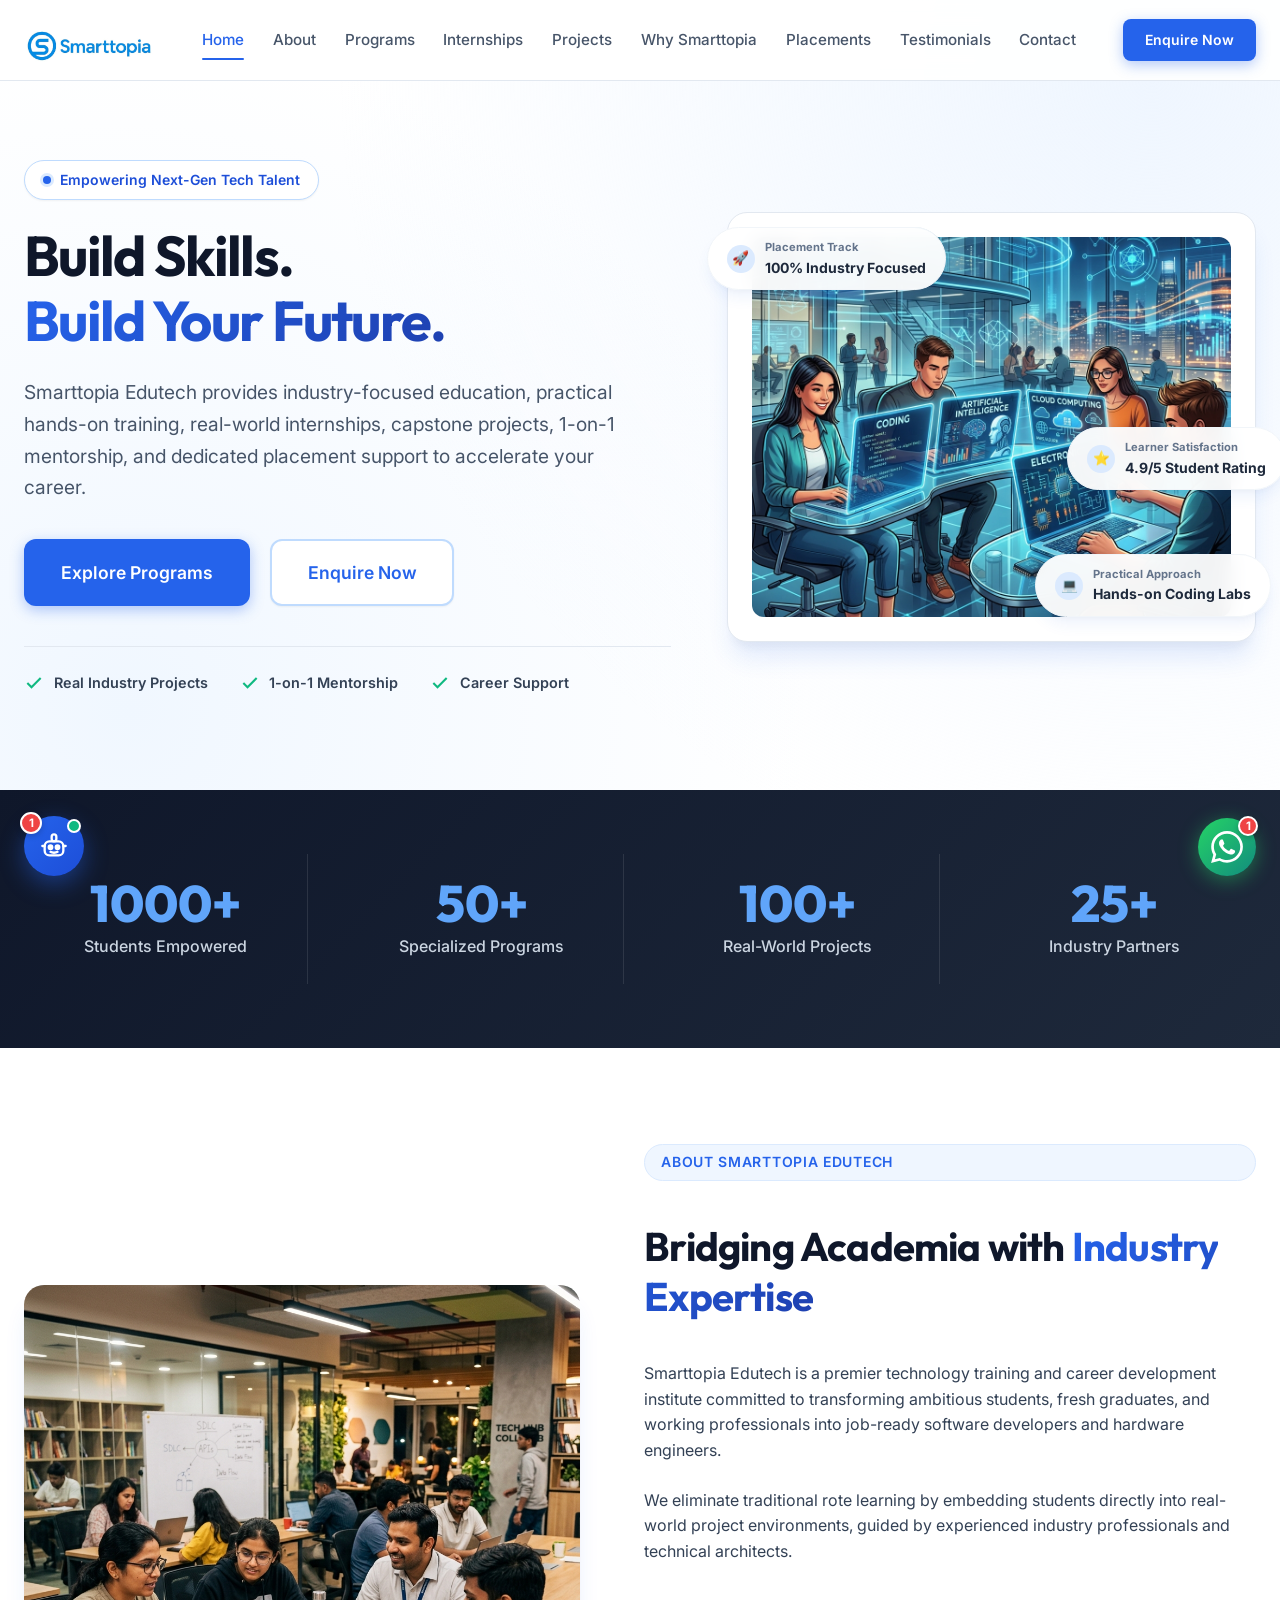
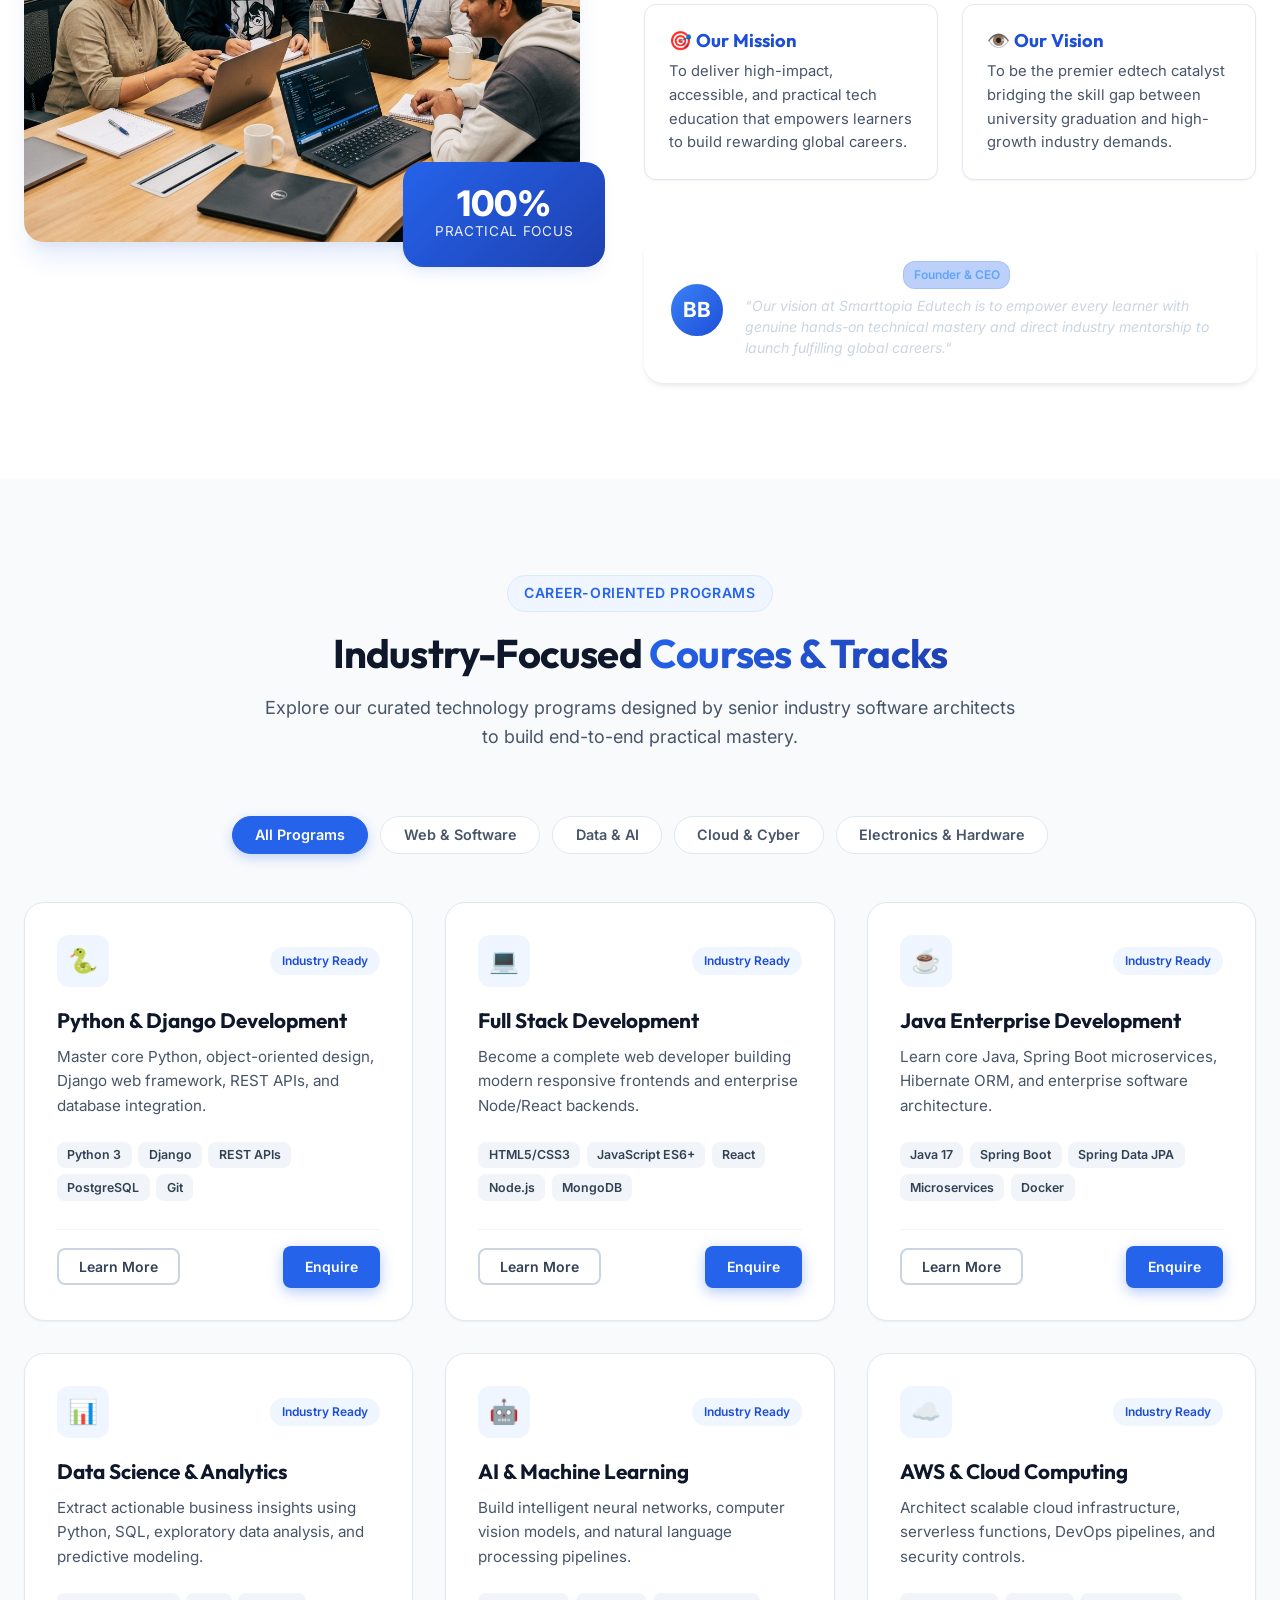
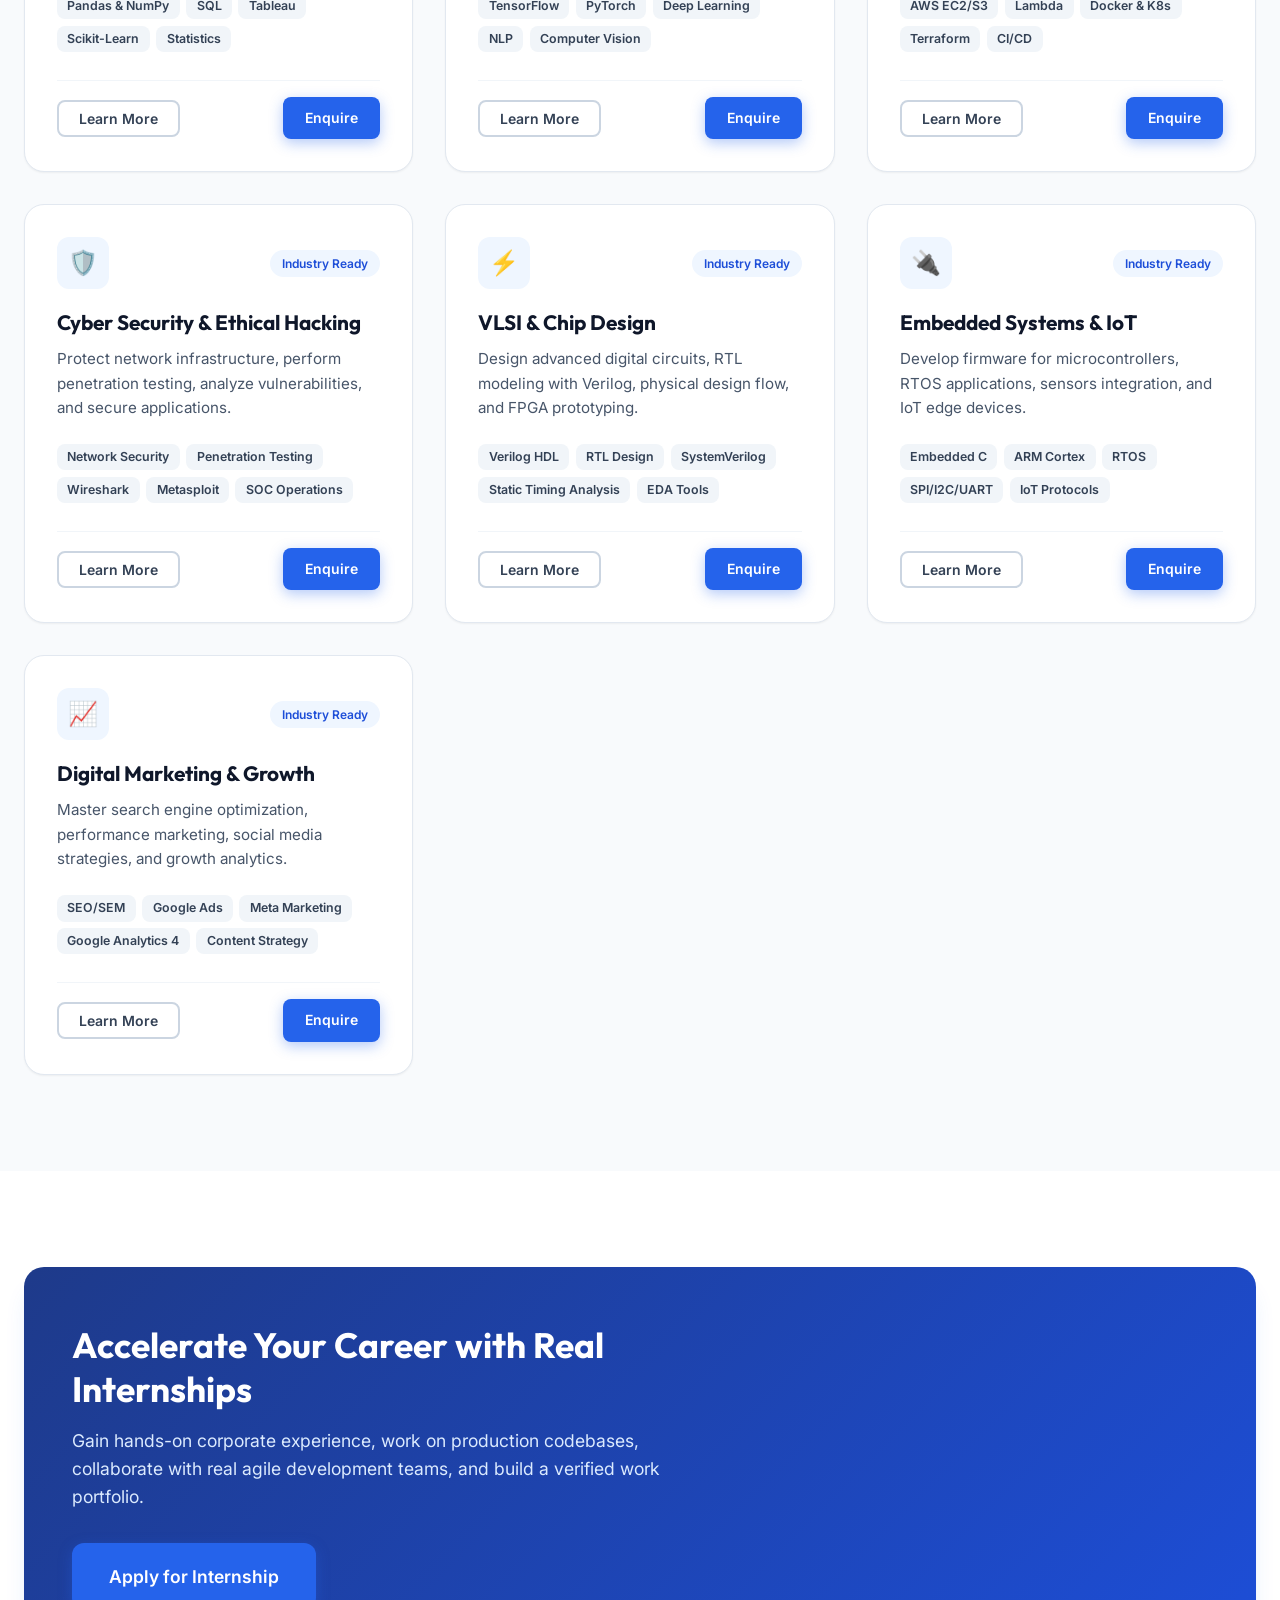
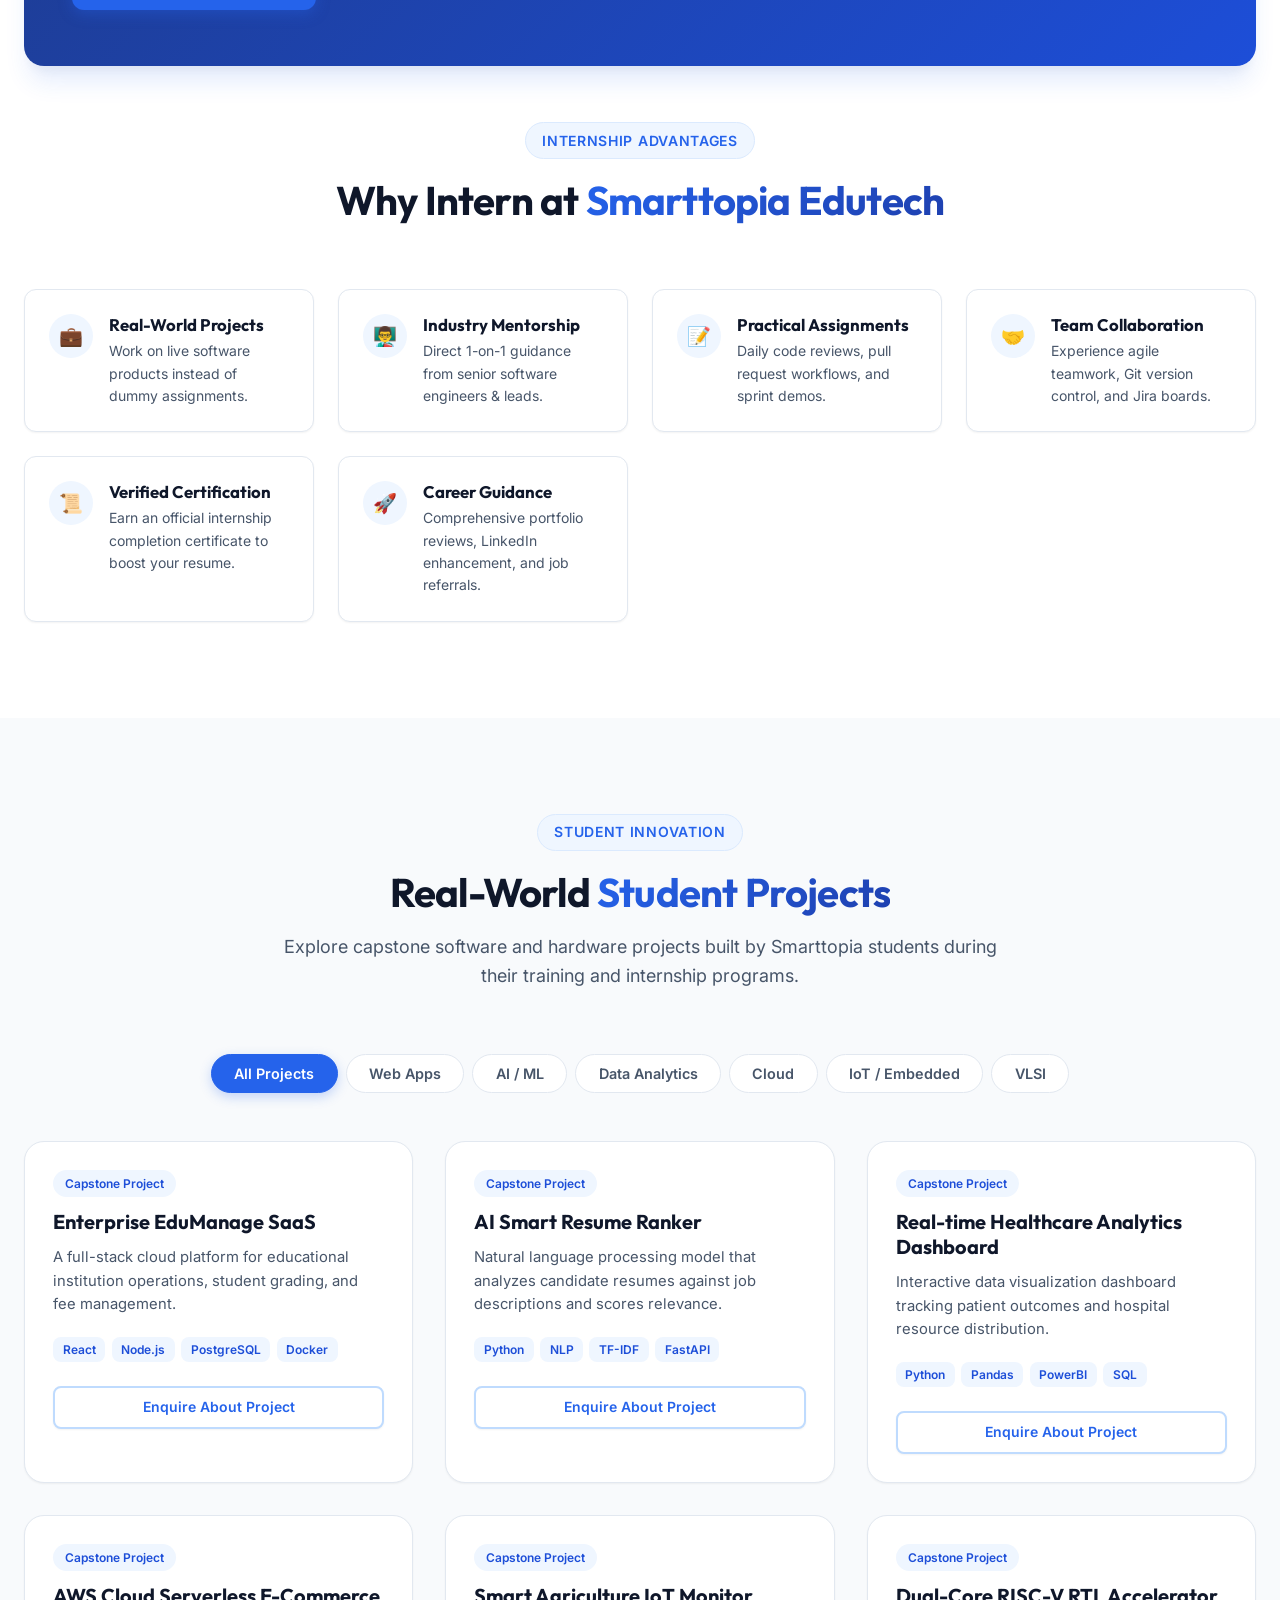
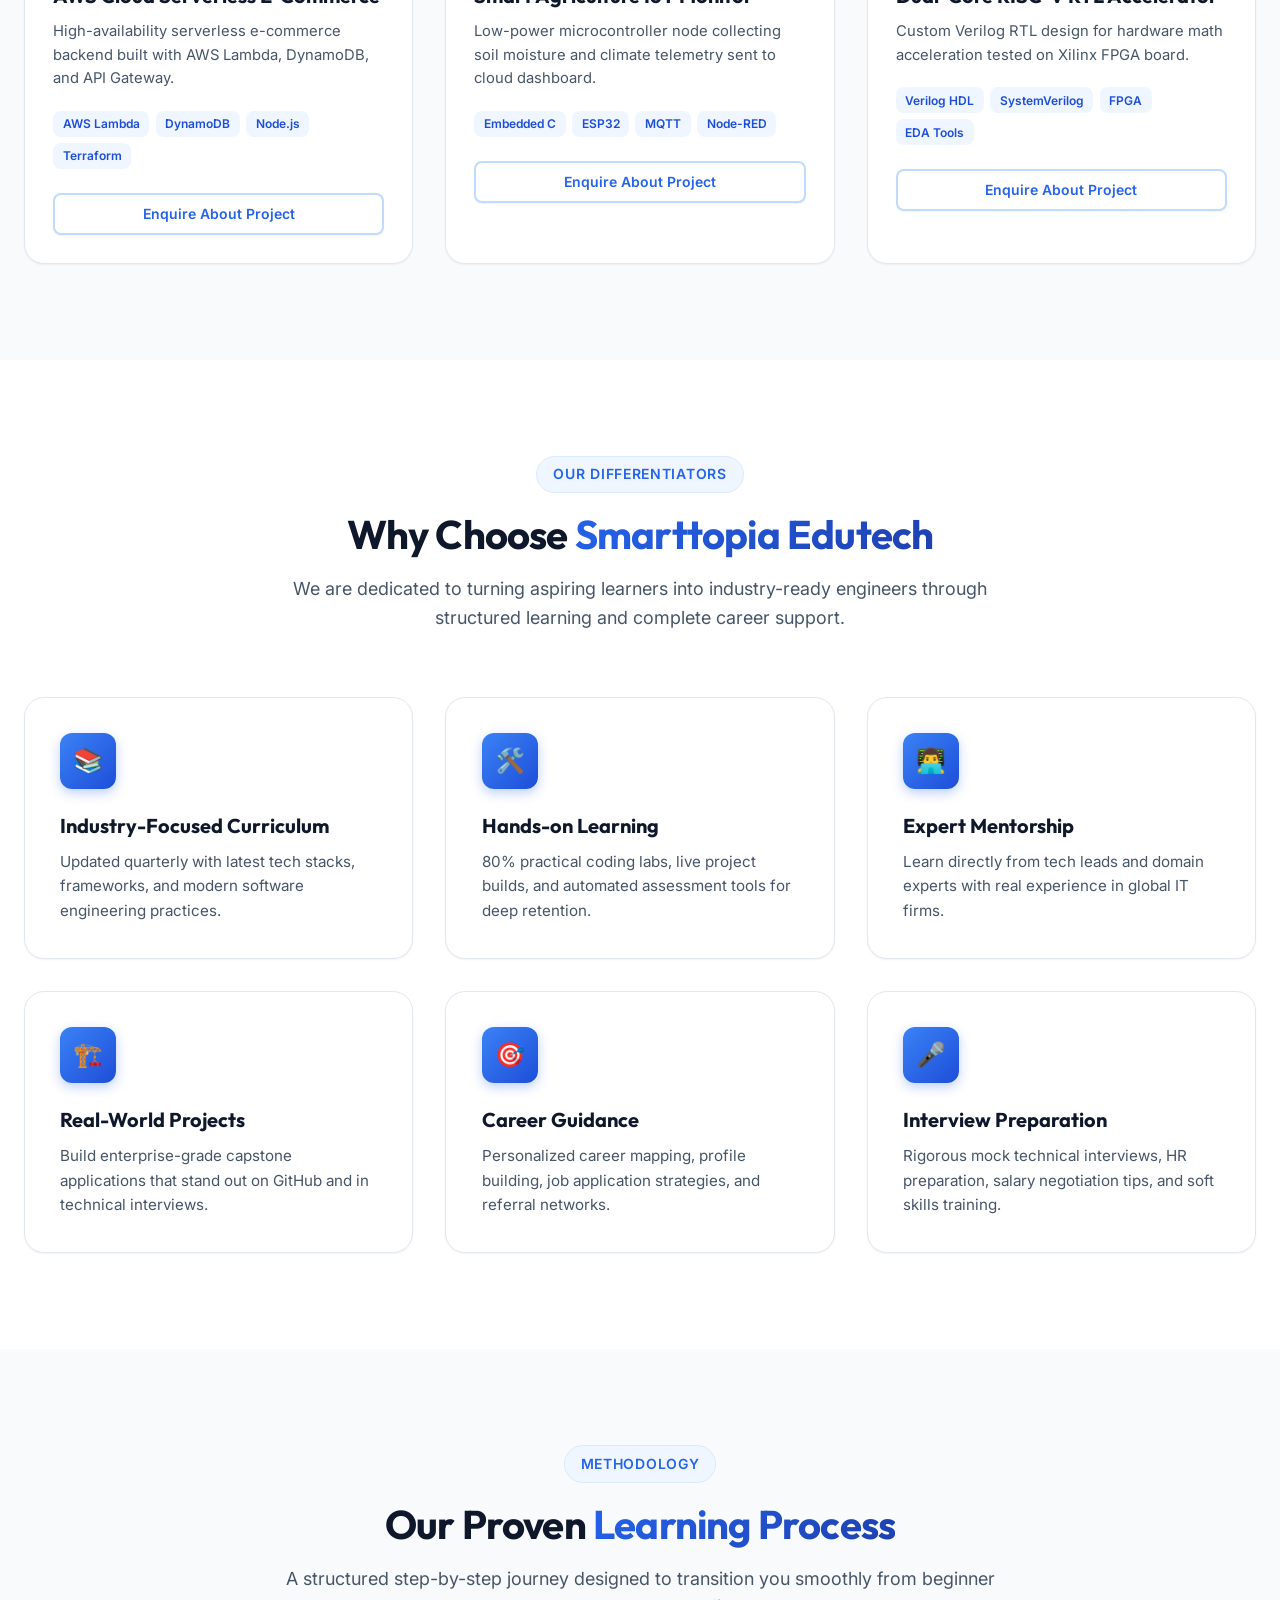
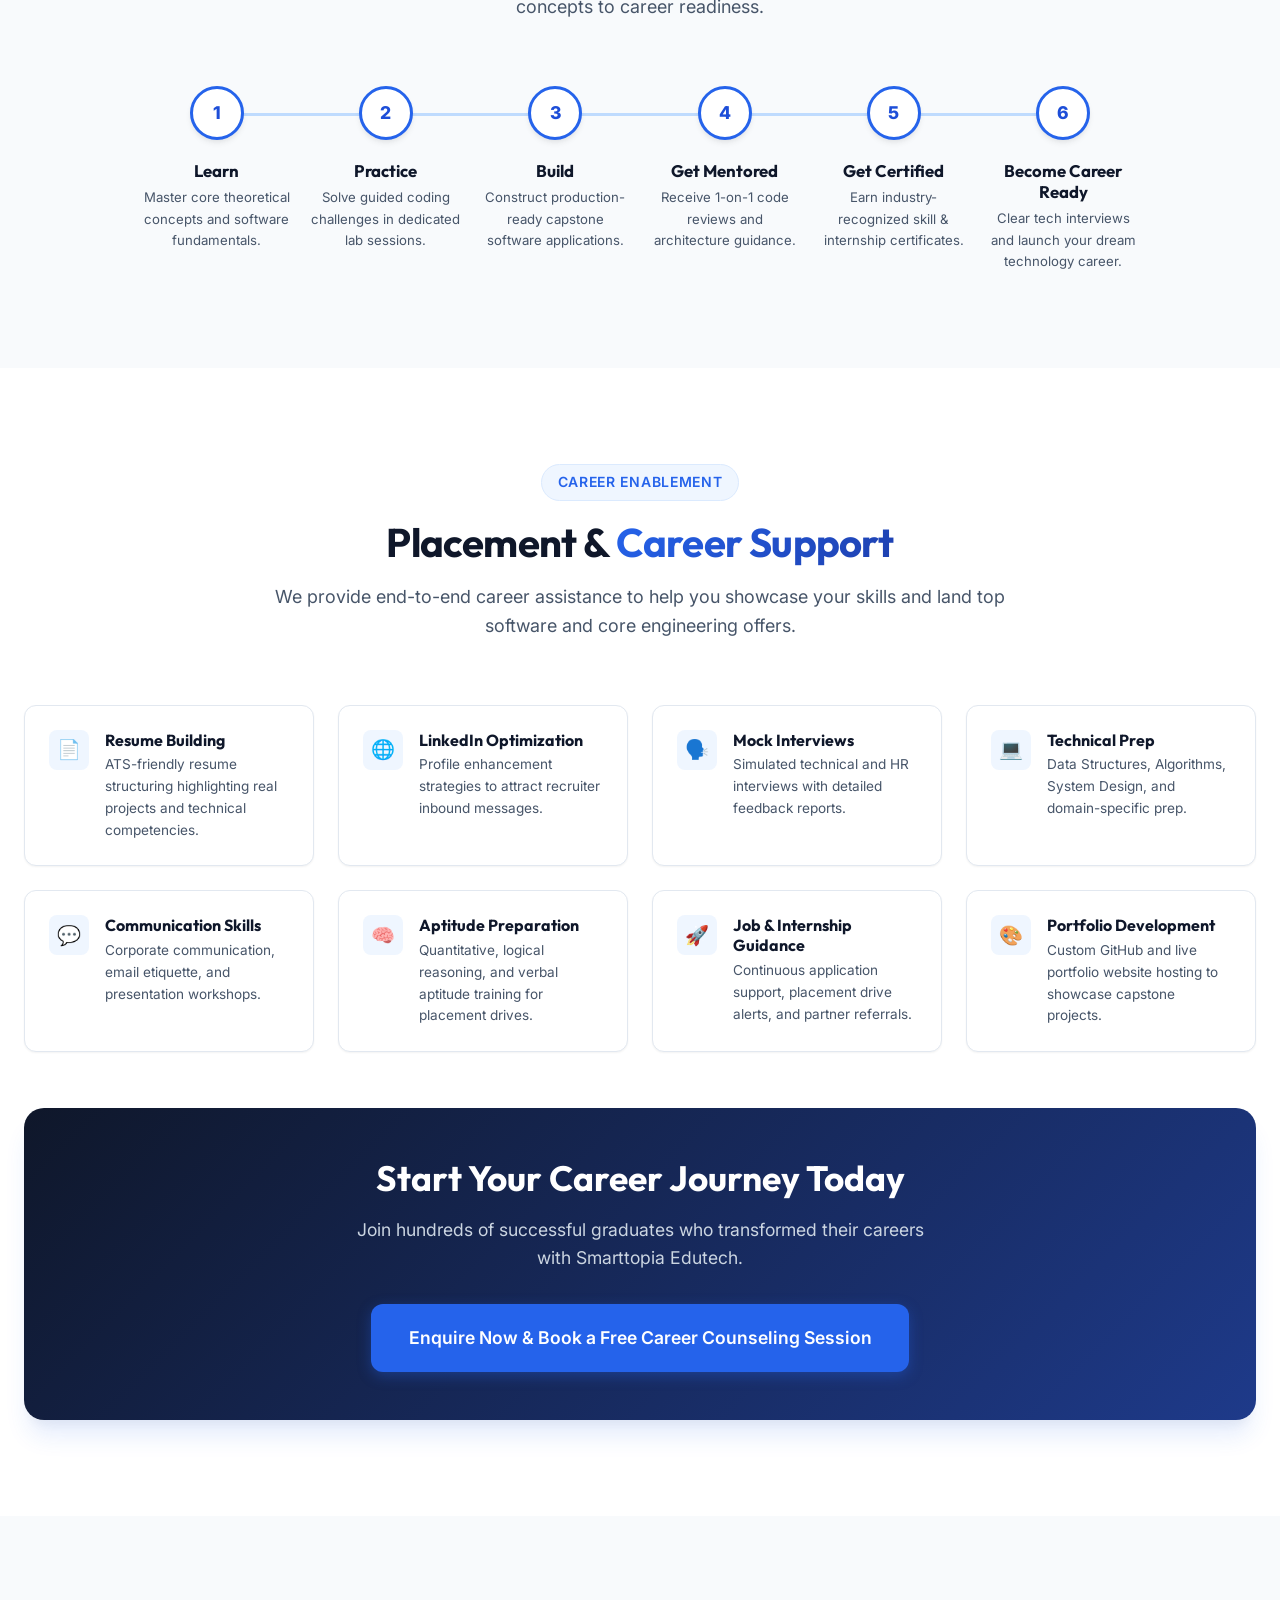
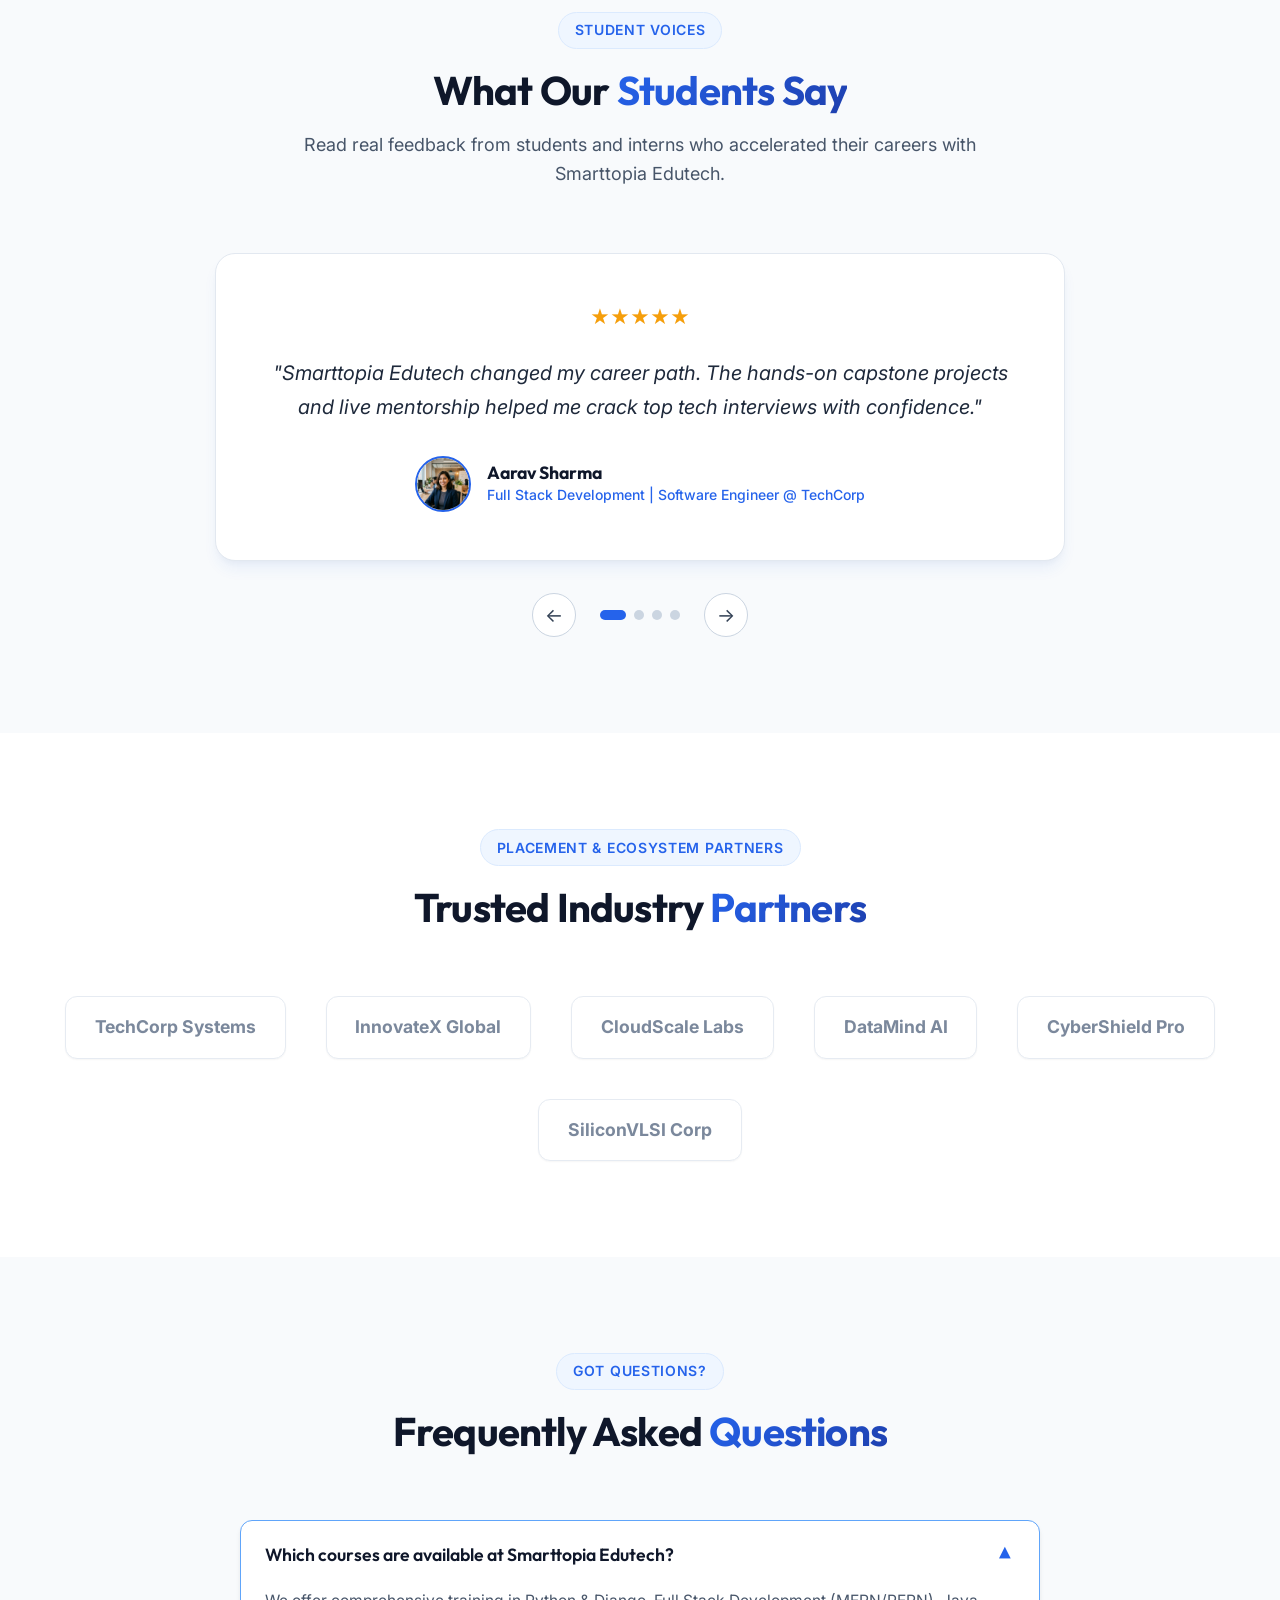
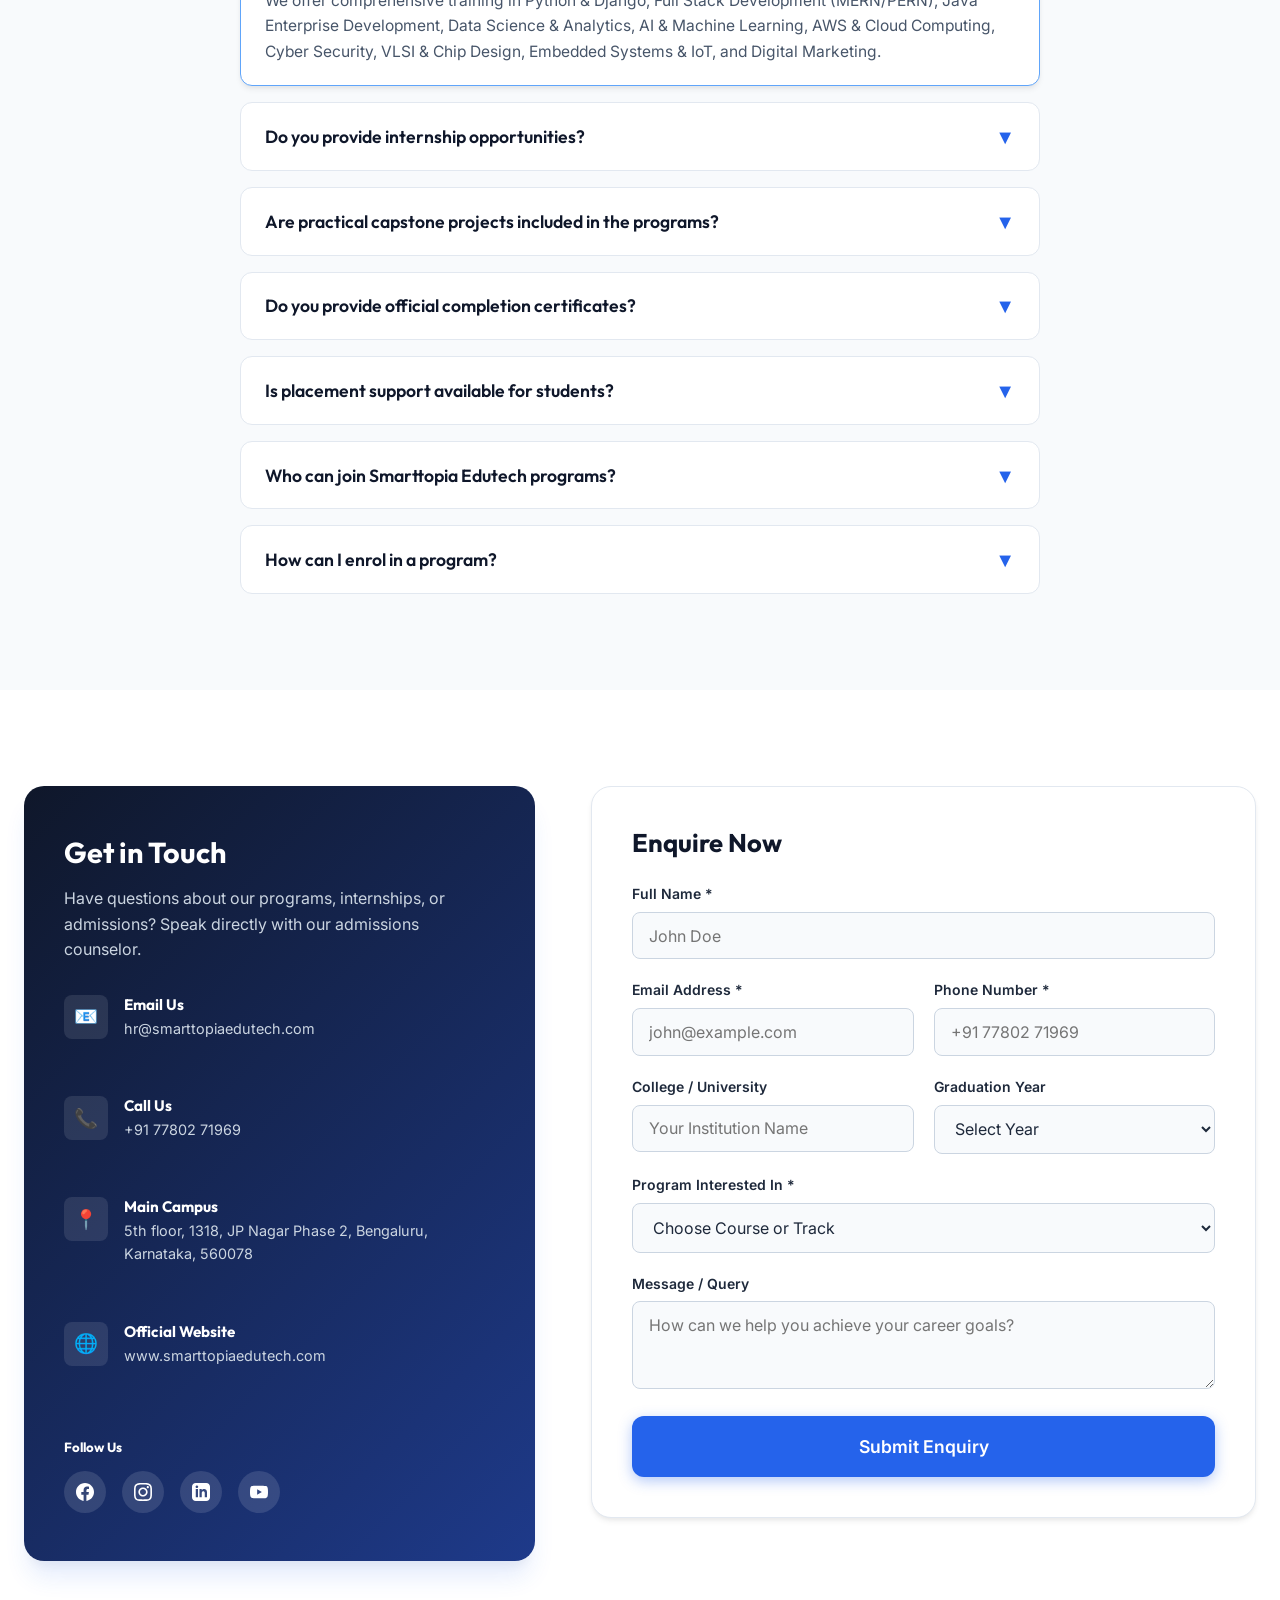
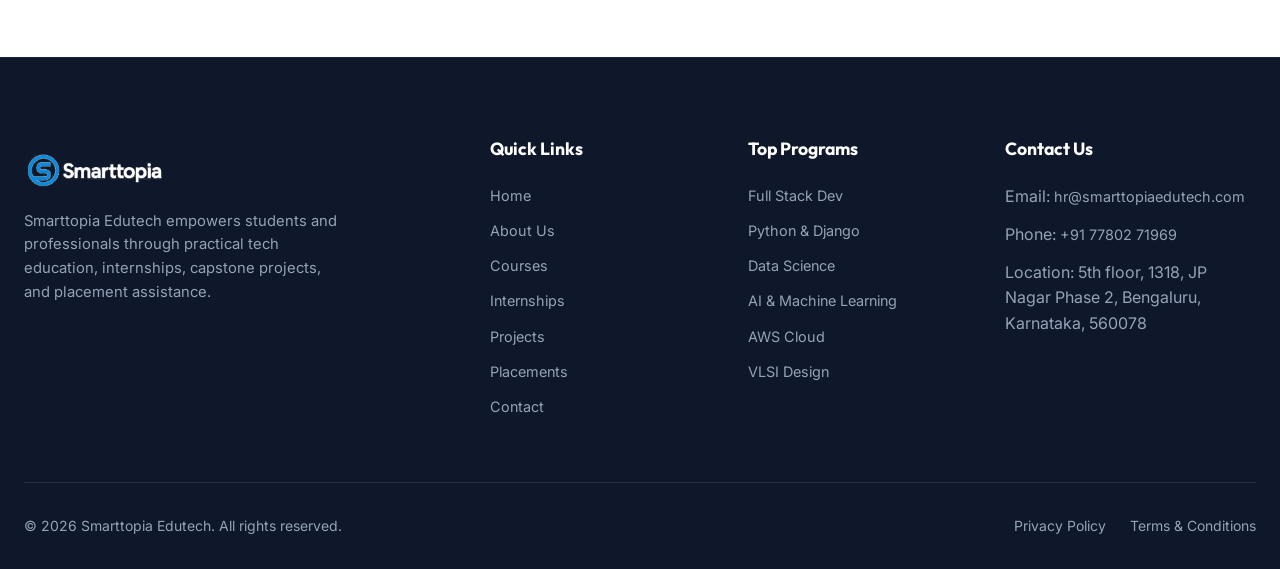
==== commit 49500a54: "renamed" ====
--- a/smarttopia-portfolio/index.html
+++ b/smarttopia-portfolio/index.html
@@ -196,6 +196,21 @@
                 <p>To be the premier edtech catalyst bridging the skill gap between university graduation and high-growth industry demands.</p>
               </div>
             </div>
+            <!-- Founder & Leadership Spotlight -->
+            <div class="founder-card" style="margin-top: 2rem; background: linear-gradient(135deg, var(--slate-900), var(--primary-950)); border-radius: var(--radius-lg); padding: 1.5rem; color: #ffffff; display: flex; align-items: center; gap: 1.25rem; border: 1px solid rgba(255, 255, 255, 0.1); box-shadow: var(--shadow-md);">
+              <div style="width: 56px; height: 56px; border-radius: 50%; background: linear-gradient(135deg, var(--primary-500), var(--primary-700)); color: #ffffff; display: flex; align-items: center; justify-content: center; font-size: 1.3rem; font-weight: 700; flex-shrink: 0; border: 2px solid #ffffff;">
+                BB
+              </div>
+              <div>
+                <div style="display: flex; align-items: center; gap: 0.5rem; flex-wrap: wrap;">
+                  <h4 style="color: #ffffff; font-size: 1.1rem; margin: 0;">Bhaskar Basireddy</h4>
+                  <span style="background: rgba(37, 99, 235, 0.3); color: #60a5fa; font-size: 0.75rem; font-weight: 600; padding: 0.2rem 0.6rem; border-radius: 12px; border: 1px solid rgba(96, 165, 250, 0.3);">Founder & CEO</span>
+                </div>
+                <p style="color: var(--slate-300); font-size: 0.875rem; margin-top: 0.4rem; font-style: italic; line-height: 1.5;">
+                  "Our vision at Smarttopia Edutech is to empower every learner with genuine hands-on technical mastery and direct industry mentorship to launch fulfilling global careers."
+                </p>
+              </div>
+            </div>
           </div>
         </div>
       </div>
--- a/smarttopia-portfolio/style.css
+++ b/smarttopia-portfolio/style.css
@@ -205,8 +205,8 @@
   border-radius: var(--radius-md);
   cursor: pointer;
   border: 2px solid transparent;
-  transition: all var(--transition-fast);
-  white-space: nowrap;
+  max-width: 100%;
+  box-sizing: border-box;
 }
 
 .btn-primary {
@@ -2610,4 +2610,26 @@
     width: 44px;
     height: 44px;
   }
+
+  /* Mobile Button & Text Overflow Prevention */
+  .btn {
+    white-space: normal !important;
+    text-align: center;
+    word-break: break-word;
+    overflow-wrap: break-word;
+    max-width: 100%;
+    box-sizing: border-box;
+    padding: 0.8rem 1.1rem;
+    line-height: 1.35;
+  }
+
+  .btn-lg {
+    padding: 0.85rem 1.25rem;
+    font-size: 0.975rem;
+  }
+
+  html, body {
+    overflow-x: hidden !important;
+    max-width: 100vw;
+  }
 }
